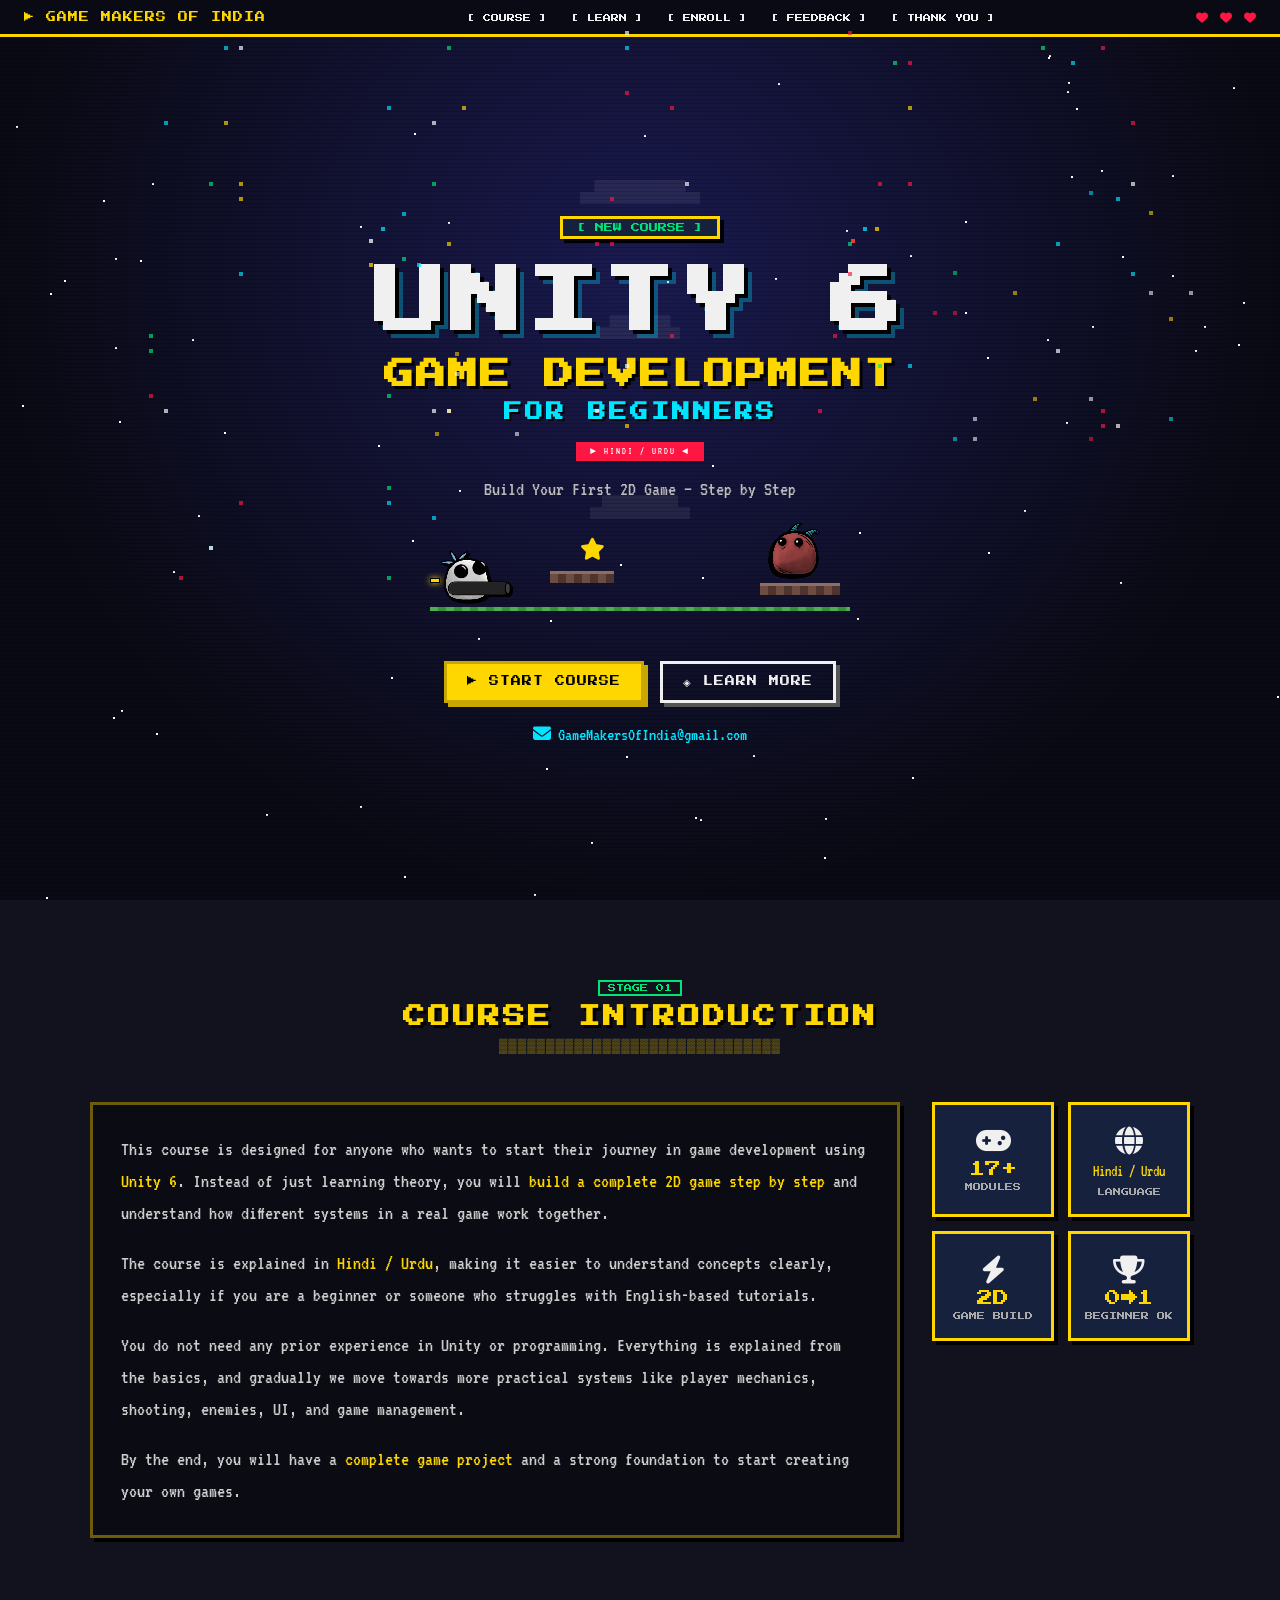
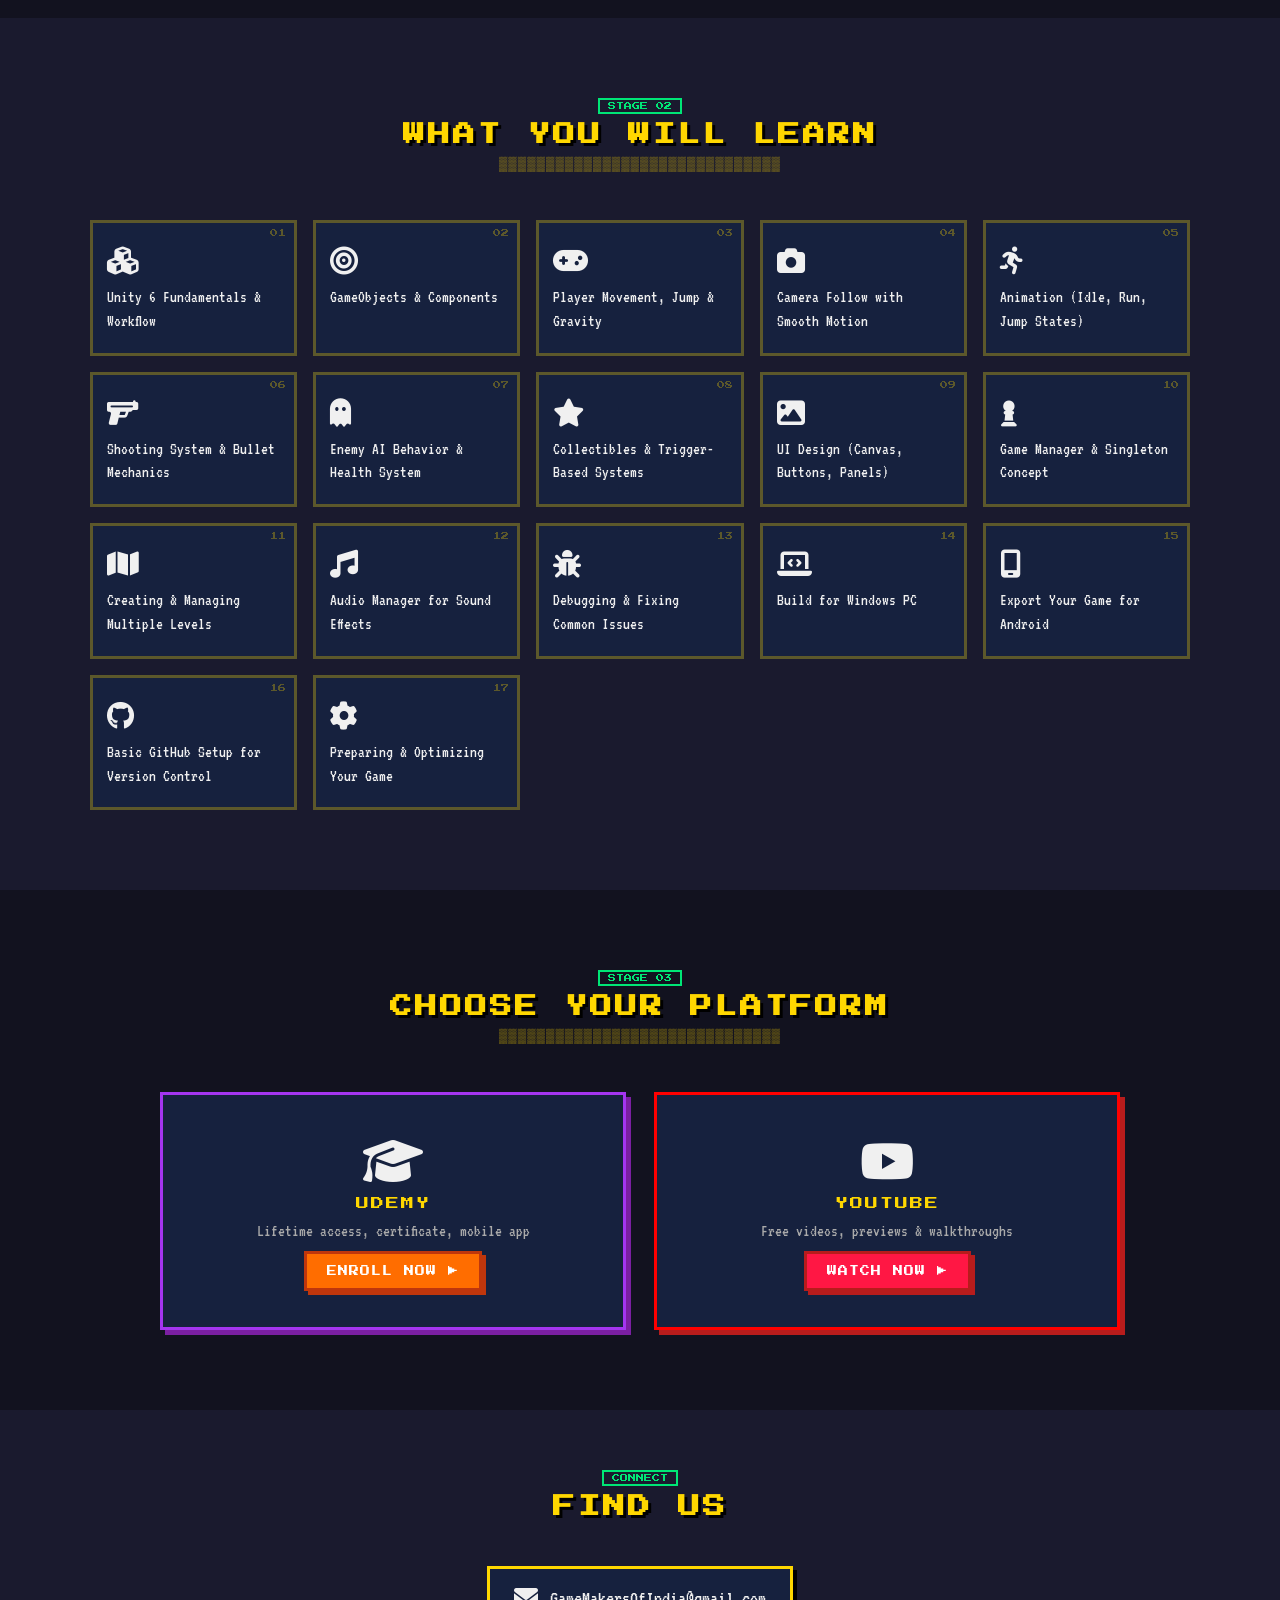
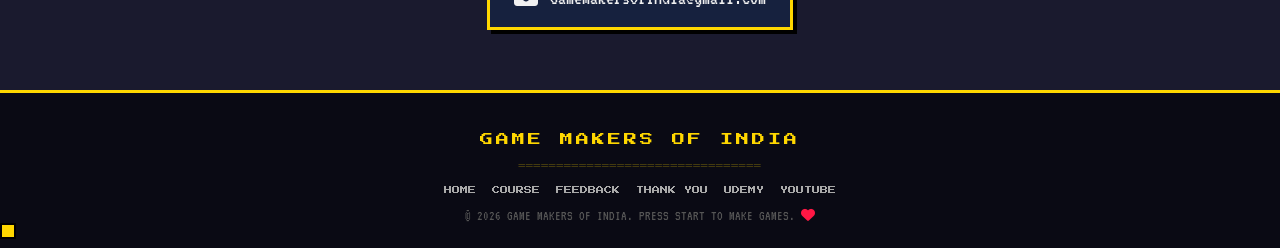
==== index.html @ 6cb867ba "." ====
<!DOCTYPE html>
<html lang="en">
<head>
  <meta charset="UTF-8" />
  <meta name="viewport" content="width=device-width, initial-scale=1.0"/>
  <title>Game Makers Of India – Unity 6 Course</title>
  <link rel="stylesheet" href="css/style.css" />
  <!-- Pixel / retro font from Google Fonts -->
  <link rel="preconnect" href="https://fonts.googleapis.com">
  <link rel="preconnect" href="https://fonts.gstatic.com" crossorigin>
  <link href="https://fonts.googleapis.com/css2?family=Press+Start+2P&family=VT323:wght@400&display=swap" rel="stylesheet">
  <!-- Font Awesome icons -->
  <link rel="stylesheet" href="https://cdnjs.cloudflare.com/ajax/libs/font-awesome/6.5.1/css/all.min.css">
</head>
<body>

  <!-- ==========================================
       CUSTOM PIXEL CURSOR
  ========================================== -->
  <canvas id="cursorCanvas" style="position:fixed;top:0;left:0;pointer-events:none;z-index:9999;"></canvas>

  <!-- ==========================================
       NAV BAR
  ========================================== -->
  <nav class="pixel-nav">
    <div class="nav-logo">
      <span class="pixel-blink">&#9654;</span> GAME MAKERS OF INDIA
    </div>
    <ul class="nav-links">
      <li><a href="#course">[ COURSE ]</a></li>
      <li><a href="#learn">[ LEARN ]</a></li>
      <li><a href="#platforms">[ ENROLL ]</a></li>
      <li><a href="pages/feedback.html">[ FEEDBACK ]</a></li>
      <li><a href="pages/thankyou.html">[ THANK YOU ]</a></li>
    </ul>
    <div class="nav-lives">
      <i class="fa-solid fa-heart"></i>
      <i class="fa-solid fa-heart"></i>
      <i class="fa-solid fa-heart"></i>
    </div>
  </nav>

  <!-- ==========================================
       HERO SECTION
  ========================================== -->
  <section class="hero">
    <div class="scanlines"></div>

    <!-- Pixel stars background -->
    <div class="stars" id="stars"></div>

    <!-- Floating pixel clouds -->
    <div class="cloud cloud1"></div>
    <div class="cloud cloud2"></div>
    <div class="cloud cloud3"></div>

    <div class="hero-content">
      <div class="hero-badge pixel-box">[ NEW COURSE ]</div>
      <h1 class="hero-title">
        <span class="title-line1">UNITY 6</span>
        <span class="title-line2">GAME DEVELOPMENT</span>
        <span class="title-line3">for beginners</span>
      </h1>
      <p class="hero-lang pixel-tag">&#9658; HINDI / URDU &#9668;</p>
      <p class="hero-sub">Build Your First 2D Game — Step by Step</p>

      <!-- Pixel character sprite animation -->
      <div class="hero-sprite-area">
        <!-- Player character (white robot with gun) -->
        <div class="sprite-char" id="heroChar">
          <img src="images/player.png" alt="Player" class="sprite-img player-sprite" />
        </div>
        <!-- Enemy character (red blob) -->
        <div class="sprite-char enemy-char" id="enemyChar">
          <img src="images/enemy.png" alt="Enemy" class="sprite-img enemy-sprite" />
        </div>
        <div class="ground-line"></div>
        <div class="platform p1"></div>
        <div class="platform p2"></div>
        <div class="coin-anim"><i class="fa-solid fa-star"></i></div>
        <!-- Bullet fired from player -->
        <div class="bullet-anim" id="bulletAnim"></div>
      </div>

      <div class="hero-cta">
        <a href="#platforms" class="pixel-btn btn-yellow">&#9654; START COURSE</a>
        <a href="#course" class="pixel-btn btn-white">&#9672; LEARN MORE</a>
      </div>

      <div class="hero-email">
        <i class="fa-solid fa-envelope"></i>
        <a href="mailto:gamemakersofindia@gmail.com">GameMakersOfIndia@gmail.com</a>
      </div>
    </div>
  </section>

  <!-- ==========================================
       COURSE INTRO SECTION
  ========================================== -->
  <section class="section-dark" id="course">
    <div class="section-header">
      <span class="pixel-tag-sm">STAGE 01</span>
      <h2 class="section-title">COURSE INTRODUCTION</h2>
      <div class="pixel-divider">&#9619;&#9619;&#9619;&#9619;&#9619;&#9619;&#9619;&#9619;&#9619;&#9619;&#9619;&#9619;&#9619;&#9619;&#9619;&#9619;&#9619;&#9619;&#9619;&#9619;&#9619;&#9619;&#9619;&#9619;&#9619;&#9619;&#9619;&#9619;&#9619;&#9619;</div>
    </div>

    <div class="intro-grid">
      <div class="intro-text pixel-box-dark">
        <p class="vt-text">
          This course is designed for anyone who wants to start their journey in
          game development using <span class="highlight">Unity 6</span>. Instead of
          just learning theory, you will <span class="highlight">build a complete 2D
          game step by step</span> and understand how different systems in a real
          game work together.
        </p>
        <p class="vt-text">
          The course is explained in <span class="highlight">Hindi / Urdu</span>,
          making it easier to understand concepts clearly, especially if you are a
          beginner or someone who struggles with English-based tutorials.
        </p>
        <p class="vt-text">
          You do not need any prior experience in Unity or programming. Everything
          is explained from the basics, and gradually we move towards more practical
          systems like player mechanics, shooting, enemies, UI, and game management.
        </p>
        <p class="vt-text">
          By the end, you will have a <span class="highlight">complete game project</span>
          and a strong foundation to start creating your own games.
        </p>
      </div>

      <div class="intro-stats">
        <div class="stat-card pixel-box">
          <div class="stat-icon"><i class="fa-solid fa-gamepad"></i></div>
          <div class="stat-num">17+</div>
          <div class="stat-label">MODULES</div>
        </div>
        <div class="stat-card pixel-box">
          <div class="stat-icon"><i class="fa-solid fa-globe"></i></div>
          <div class="stat-num lang-full">Hindi / Urdu</div>
          <div class="stat-label">LANGUAGE</div>
        </div>
        <div class="stat-card pixel-box">
          <div class="stat-icon"><i class="fa-solid fa-bolt"></i></div>
          <div class="stat-num">2D</div>
          <div class="stat-label">GAME BUILD</div>
        </div>
        <div class="stat-card pixel-box">
          <div class="stat-icon"><i class="fa-solid fa-trophy"></i></div>
          <div class="stat-num">0&#8594;1</div>
          <div class="stat-label">BEGINNER OK</div>
        </div>
      </div>
    </div>
  </section>

  <!-- ==========================================
       WHAT YOU WILL LEARN
  ========================================== -->
  <section class="section-mid" id="learn">
    <div class="section-header">
      <span class="pixel-tag-sm">STAGE 02</span>
      <h2 class="section-title">WHAT YOU WILL LEARN</h2>
      <div class="pixel-divider">&#9619;&#9619;&#9619;&#9619;&#9619;&#9619;&#9619;&#9619;&#9619;&#9619;&#9619;&#9619;&#9619;&#9619;&#9619;&#9619;&#9619;&#9619;&#9619;&#9619;&#9619;&#9619;&#9619;&#9619;&#9619;&#9619;&#9619;&#9619;&#9619;&#9619;</div>
    </div>

    <div class="learn-grid">
      <div class="learn-card" data-item="01">
        <div class="card-icon"><i class="fa-solid fa-cubes"></i></div>
        <div class="card-title">Unity 6 Fundamentals &amp; Workflow</div>
      </div>
      <div class="learn-card" data-item="02">
        <div class="card-icon"><i class="fa-solid fa-bullseye"></i></div>
        <div class="card-title">GameObjects &amp; Components</div>
      </div>
      <div class="learn-card" data-item="03">
        <div class="card-icon"><i class="fa-solid fa-gamepad"></i></div>
        <div class="card-title">Player Movement, Jump &amp; Gravity</div>
      </div>
      <div class="learn-card" data-item="04">
        <div class="card-icon"><i class="fa-solid fa-camera"></i></div>
        <div class="card-title">Camera Follow with Smooth Motion</div>
      </div>
      <div class="learn-card" data-item="05">
        <div class="card-icon"><i class="fa-solid fa-person-running"></i></div>
        <div class="card-title">Animation (Idle, Run, Jump States)</div>
      </div>
      <div class="learn-card" data-item="06">
        <div class="card-icon"><i class="fa-solid fa-gun"></i></div>
        <div class="card-title">Shooting System &amp; Bullet Mechanics</div>
      </div>
      <div class="learn-card" data-item="07">
        <div class="card-icon"><i class="fa-solid fa-ghost"></i></div>
        <div class="card-title">Enemy AI Behavior &amp; Health System</div>
      </div>
      <div class="learn-card" data-item="08">
        <div class="card-icon"><i class="fa-solid fa-star"></i></div>
        <div class="card-title">Collectibles &amp; Trigger-Based Systems</div>
      </div>
      <div class="learn-card" data-item="09">
        <div class="card-icon"><i class="fa-solid fa-image"></i></div>
        <div class="card-title">UI Design (Canvas, Buttons, Panels)</div>
      </div>
      <div class="learn-card" data-item="10">
        <div class="card-icon"><i class="fa-solid fa-chess-pawn"></i></div>
        <div class="card-title">Game Manager &amp; Singleton Concept</div>
      </div>
      <div class="learn-card" data-item="11">
        <div class="card-icon"><i class="fa-solid fa-map"></i></div>
        <div class="card-title">Creating &amp; Managing Multiple Levels</div>
      </div>
      <div class="learn-card" data-item="12">
        <div class="card-icon"><i class="fa-solid fa-music"></i></div>
        <div class="card-title">Audio Manager for Sound Effects</div>
      </div>
      <div class="learn-card" data-item="13">
        <div class="card-icon"><i class="fa-solid fa-bug"></i></div>
        <div class="card-title">Debugging &amp; Fixing Common Issues</div>
      </div>
      <div class="learn-card" data-item="14">
        <div class="card-icon"><i class="fa-solid fa-laptop-code"></i></div>
        <div class="card-title">Build for Windows PC</div>
      </div>
      <div class="learn-card" data-item="15">
        <div class="card-icon"><i class="fa-solid fa-mobile-screen"></i></div>
        <div class="card-title">Export Your Game for Android</div>
      </div>
      <div class="learn-card" data-item="16">
        <div class="card-icon"><i class="fa-brands fa-github"></i></div>
        <div class="card-title">Basic GitHub Setup for Version Control</div>
      </div>
      <div class="learn-card" data-item="17">
        <div class="card-icon"><i class="fa-solid fa-gear"></i></div>
        <div class="card-title">Preparing &amp; Optimizing Your Game</div>
      </div>
    </div>
  </section>

  <!-- ==========================================
       PLATFORMS / ENROLL
  ========================================== -->
  <section class="section-dark" id="platforms">
    <div class="section-header">
      <span class="pixel-tag-sm">STAGE 03</span>
      <h2 class="section-title">CHOOSE YOUR PLATFORM</h2>
      <div class="pixel-divider">&#9619;&#9619;&#9619;&#9619;&#9619;&#9619;&#9619;&#9619;&#9619;&#9619;&#9619;&#9619;&#9619;&#9619;&#9619;&#9619;&#9619;&#9619;&#9619;&#9619;&#9619;&#9619;&#9619;&#9619;&#9619;&#9619;&#9619;&#9619;&#9619;&#9619;</div>
    </div>

    <div class="platform-grid">
      <a href="https://www.udemy.com/course/unity-6-game-development-full-course-in-hindi-urdu/?referralCode=447D1B73BFA11FF35E85" class="platform-card udemy" title="Enroll on Udemy" target="_blank" rel="noopener">
        <div class="platform-icon"><i class="fa-solid fa-graduation-cap"></i></div>
        <div class="platform-name">UDEMY</div>
        <div class="platform-desc">Lifetime access, certificate, mobile app</div>
        <div class="platform-cta pixel-btn btn-orange">ENROLL NOW &#9654;</div>
      </a>

      <a href="https://www.youtube.com/@GameMakersOfIndia" class="platform-card youtube" title="Watch on YouTube" target="_blank" rel="noopener">
        <div class="platform-icon"><i class="fa-brands fa-youtube"></i></div>
        <div class="platform-name">YOUTUBE</div>
        <div class="platform-desc">Free videos, previews &amp; walkthroughs</div>
        <div class="platform-cta pixel-btn btn-red">WATCH NOW &#9654;</div>
      </a>
    </div>
  </section>

  <!-- ==========================================
       CONTACT SECTION
  ========================================== -->
  <section class="section-mid contact-section">
    <div class="section-header">
      <span class="pixel-tag-sm">CONNECT</span>
      <h2 class="section-title">FIND US</h2>
    </div>
    <div class="contact-row">
      <div class="contact-item pixel-box">
        <span class="c-icon"><i class="fa-solid fa-envelope"></i></span>
        <a href="mailto:gamemakersofindia@gmail.com">GameMakersOfIndia@gmail.com</a>
      </div>
    </div>
  </section>

  <!-- ==========================================
       PIXEL FOOTER
  ========================================== -->
  <footer class="pixel-footer">
    <div class="footer-inner">
      <div class="footer-logo">GAME MAKERS OF INDIA</div>
      <div class="pixel-divider sm">&#9552;&#9552;&#9552;&#9552;&#9552;&#9552;&#9552;&#9552;&#9552;&#9552;&#9552;&#9552;&#9552;&#9552;&#9552;&#9552;&#9552;&#9552;&#9552;&#9552;&#9552;&#9552;&#9552;&#9552;&#9552;&#9552;&#9552;&#9552;&#9552;&#9552;&#9552;&#9552;</div>
      <div class="footer-links">
        <a href="index.html">HOME</a>
        <a href="#course">COURSE</a>
        <a href="pages/feedback.html">FEEDBACK</a>
        <a href="pages/thankyou.html">THANK YOU</a>
        <a href="https://www.udemy.com/course/unity-6-game-development-full-course-in-hindi-urdu/?referralCode=447D1B73BFA11FF35E85" target="_blank" rel="noopener">UDEMY</a>
        <a href="https://www.youtube.com/@GameMakersOfIndia" target="_blank" rel="noopener">YOUTUBE</a>
      </div>
      <p class="footer-copy">&#169; 2026 GAME MAKERS OF INDIA. PRESS START TO MAKE GAMES. <i class="fa-solid fa-heart" style="color:var(--red);"></i></p>
    </div>
    <!-- Pixel walking character at footer -->
    <div class="footer-walker">
      <div class="walker-sprite"></div>
    </div>
  </footer>

  <script src="js/main.js"></script>
</body>
</html>
---- css/style.css ----
/* ============================================================
   GAME MAKERS OF INDIA — PIXEL GAME WEBSITE
   Style Sheet — style.css
   ============================================================ */

/* ── CSS VARIABLES ───────────────────────────────────────── */
:root {
  --bg-darkest:  #0a0a14;
  --bg-dark:     #12121f;
  --bg-mid:      #1a1a2e;
  --bg-panel:    #16213e;

  --yellow:      #ffd700;
  --yellow-dim:  #c8a800;
  --green:       #00e676;
  --green-dim:   #00b85a;
  --orange:      #ff6d00;
  --red:         #ff1744;
  --cyan:        #00e5ff;
  --white:       #f0f0f0;
  --grey:        #888;

  --px-border:   3px solid var(--yellow);
  --px-shadow:   6px 6px 0 #000;

  --font-pixel:  'Press Start 2P', monospace;
  --font-vt:     'VT323', monospace;
}

/* ── RESET & BASE ────────────────────────────────────────── */
*, *::before, *::after { box-sizing: border-box; margin: 0; padding: 0; }

html { scroll-behavior: smooth; }

body {
  font-family: var(--font-pixel);
  background-color: var(--bg-darkest);
  color: var(--white);
  /* hide default cursor everywhere so canvas cursor takes over */
  cursor: none;
  overflow-x: hidden;
}

a { color: inherit; text-decoration: none; }

/* ── SCROLLBAR (pixel style) ─────────────────────────────── */
::-webkit-scrollbar { width: 10px; }
::-webkit-scrollbar-track { background: var(--bg-darkest); }
::-webkit-scrollbar-thumb {
  background: var(--yellow);
  border: 2px solid var(--bg-darkest);
  image-rendering: pixelated;
}

/* ── NAV ─────────────────────────────────────────────────── */
.pixel-nav {
  position: fixed;
  top: 0; left: 0; right: 0;
  z-index: 100;
  display: flex;
  align-items: center;
  justify-content: space-between;
  padding: 10px 24px;
  background: var(--bg-darkest);
  border-bottom: 3px solid var(--yellow);
  font-size: 9px;
  gap: 12px;
}

.nav-logo {
  color: var(--yellow);
  font-size: 10px;
  white-space: nowrap;
  letter-spacing: 1px;
}

.pixel-blink { animation: blink 1s step-end infinite; }
@keyframes blink { 0%,100%{opacity:1} 50%{opacity:0} }

.nav-links {
  list-style: none;
  display: flex;
  gap: 8px;
  flex-wrap: wrap;
  justify-content: center;
}

.nav-links a {
  color: var(--white);
  font-size: 8px;
  padding: 4px 6px;
  transition: color 0.1s, background 0.1s;
  border: 2px solid transparent;
}

.nav-links a:hover {
  color: var(--yellow);
  border-color: var(--yellow);
  background: rgba(255,215,0,0.08);
}

.nav-lives {
  color: var(--red);
  font-size: 12px;
  white-space: nowrap;
}

/* ── HERO ────────────────────────────────────────────────── */
.hero {
  position: relative;
  min-height: 100vh;
  display: flex;
  flex-direction: column;
  align-items: center;
  justify-content: center;
  overflow: hidden;
  background: radial-gradient(ellipse at 50% 30%, #1a1a4e 0%, var(--bg-darkest) 70%);
  padding: 100px 24px 40px;
}

/* CRT scanlines overlay */
.scanlines {
  position: absolute;
  inset: 0;
  background: repeating-linear-gradient(
    to bottom,
    transparent 0px,
    transparent 3px,
    rgba(0,0,0,0.18) 3px,
    rgba(0,0,0,0.18) 4px
  );
  pointer-events: none;
  z-index: 2;
}

/* ── PIXEL STARS ────── */
.stars { position: absolute; inset: 0; z-index: 0; }
.star {
  position: absolute;
  width: 2px; height: 2px;
  background: #fff;
  animation: twinkle var(--tw, 2s) var(--td, 0s) step-end infinite;
}
@keyframes twinkle { 0%,100%{opacity:1} 50%{opacity:0.1} }

/* ── CLOUDS (pixel) ─────── */
.cloud {
  position: absolute;
  height: 24px;
  background: rgba(255,255,255,0.07);
  border-radius: 0;
  clip-path: polygon(0 100%,0 50%,12% 50%,12% 0%,88% 0%,88% 50%,100% 50%,100% 100%);
  animation: cloudFloat linear infinite;
  image-rendering: pixelated;
}
.cloud1 { width:120px; top:20%; animation-duration:22s; animation-delay:-5s; }
.cloud2 { width:80px;  top:35%; animation-duration:28s; animation-delay:-12s; }
.cloud3 { width:100px; top:55%; animation-duration:18s; animation-delay:-3s; }
@keyframes cloudFloat {
  from { transform: translateX(-200px); }
  to   { transform: translateX(calc(100vw + 200px)); }
}

/* ── HERO CONTENT ────────────────────────────────────────── */
.hero-content {
  position: relative;
  z-index: 3;
  text-align: center;
  display: flex;
  flex-direction: column;
  align-items: center;
  gap: 18px;
}

.hero-badge {
  display: inline-block;
  padding: 4px 14px;
  font-size: 9px;
  color: var(--green);
  border-color: var(--green);
  animation: pulse-border 2s step-end infinite;
}
@keyframes pulse-border {
  0%,100%{box-shadow: 4px 4px 0 var(--green-dim);}
  50%{box-shadow: 4px 4px 0 transparent;}
}

.hero-title {
  display: flex;
  flex-direction: column;
  gap: 6px;
  line-height: 1.3;
}

.title-line1 {
  font-size: clamp(36px, 8vw, 72px);
  color: var(--white);
  text-shadow: 4px 4px 0 #000, 8px 8px 0 rgba(0,229,255,0.3);
  letter-spacing: 4px;
}

.title-line2 {
  font-size: clamp(16px, 4vw, 30px);
  color: var(--yellow);
  text-shadow: 3px 3px 0 #000;
  letter-spacing: 2px;
}

.title-line3 {
  font-size: clamp(10px, 2.5vw, 18px);
  color: var(--cyan);
  text-shadow: 2px 2px 0 #000;
  letter-spacing: 3px;
  text-transform: uppercase;
}

.hero-lang {
  font-family: var(--font-vt);
  font-size: 22px;
  color: var(--white);
  background: var(--red);
  padding: 4px 16px;
  letter-spacing: 2px;
}

.hero-sub {
  font-family: var(--font-vt);
  font-size: 20px;
  color: #bbb;
}

/* ── SPRITE AREA ─────────────────────────────────────────── */
.hero-sprite-area {
  position: relative;
  width: 420px;
  height: 110px;
  margin: 8px 0;
}

/* Image-based sprites */
.sprite-img {
  image-rendering: pixelated;
  image-rendering: crisp-edges;
  display: block;
}

.sprite-char {
  position: absolute;
  bottom: 28px;
}

/* Player: left side, bobbing */
#heroChar {
  left: 10px;
  animation: charBob 0.5s steps(2) infinite;
}
.player-sprite {
  width: 72px;
  height: auto;
  filter: drop-shadow(2px 2px 0 #000);
}

/* Enemy: right side, hovering */
.enemy-char {
  right: -30px;
  bottom: 10px;
  animation: enemyHover 1.2s ease-in-out infinite;
}
.enemy-sprite {
  width: 180px;
  height: auto;
  filter: drop-shadow(2px 2px 0 #000);
  /* flip horizontally so enemy faces left (toward player) */
  transform: scaleX(-1);
}

@keyframes charBob {
  0%,100%{ transform: translateY(0); }
  50%    { transform: translateY(-5px); }
}
@keyframes enemyHover {
  0%,100%{ transform: scaleX(-1) translateY(0) rotate(-3deg); }
  50%    { transform: scaleX(-1) translateY(-8px) rotate(3deg); }
}

/* Bullet fired from player toward enemy */
.bullet-anim {
  position: absolute;
  bottom: 52px;
  width: 10px;
  height: 5px;
  background: var(--yellow);
  border: 1px solid #000;
  box-shadow: 0 0 6px var(--yellow);
  animation: bulletFly 1.4s steps(8) infinite;
  image-rendering: pixelated;
}
@keyframes bulletFly {
  0%  { left: 86px;  opacity: 1; }
  70% { left: 330px; opacity: 1; }
  71% { left: 330px; opacity: 0; }
  100%{ left: 86px;  opacity: 0; }
}

.ground-line {
  position: absolute;
  bottom: 24px; left: 0; right: 0;
  height: 4px;
  background: repeating-linear-gradient(90deg, #4caf50 0 8px, #388e3c 8px 16px);
}

.platform {
  position: absolute;
  height: 12px;
  background: repeating-linear-gradient(90deg, #6d4c41 0 8px, #4e342e 8px 16px);
  border-top: 3px solid #8d6e63;
  bottom: 26px;
}
.p1 { width: 64px; left: 120px; bottom: 52px; }
.p2 { width: 80px; right: 10px; bottom: 40px; }

.coin-anim {
  position: absolute;
  top: 10px; left: 150px;
  color: var(--yellow);
  font-size: 22px;
  animation: coinSpin 1s steps(4) infinite, coinFloat 1.5s ease-in-out infinite;
}
@keyframes coinSpin { to { transform: rotateY(360deg); } }
@keyframes coinFloat {
  0%,100%{transform:translateY(0);}
  50%{transform:translateY(-8px);}
}

/* ── CTA BUTTONS ─────────────────────────────────────────── */
.hero-cta { display: flex; gap: 16px; flex-wrap: wrap; justify-content: center; }

.pixel-btn {
  display: inline-block;
  font-family: var(--font-pixel);
  font-size: 10px;
  padding: 12px 20px;
  border: 3px solid;
  cursor: none;
  transition: transform 0.05s, box-shadow 0.05s;
  image-rendering: pixelated;
  letter-spacing: 1px;
}
.pixel-btn:hover {
  transform: translate(-2px, -2px);
}
.pixel-btn:active {
  transform: translate(2px, 2px);
  box-shadow: none !important;
}

.btn-yellow {
  background: var(--yellow);
  color: #000;
  border-color: var(--yellow-dim);
  box-shadow: 4px 4px 0 var(--yellow-dim);
}
.btn-white {
  background: transparent;
  color: var(--white);
  border-color: var(--white);
  box-shadow: 4px 4px 0 #555;
}
.btn-orange {
  background: var(--orange);
  color: #fff;
  border-color: #bf360c;
  box-shadow: 4px 4px 0 #bf360c;
}
.btn-green {
  background: var(--green);
  color: #000;
  border-color: var(--green-dim);
  box-shadow: 4px 4px 0 var(--green-dim);
}
.btn-red {
  background: var(--red);
  color: #fff;
  border-color: #b71c1c;
  box-shadow: 4px 4px 0 #b71c1c;
}

/* ── LANGUAGE STAT LABEL ──────────────────────────────────── */
.lang-full {
  font-family: var(--font-vt);
  font-size: 20px;
  line-height: 1.3;
}

.hero-email {
  font-family: var(--font-vt);
  font-size: 18px;
  color: var(--cyan);
  margin-top: 4px;
}
.hero-email a:hover { text-decoration: underline; }

/* ── HUD ─────────────────────────────────────────────────── */
.hud {
  position: absolute;
  bottom: 16px; left: 50%;
  transform: translateX(-50%);
  z-index: 3;
  display: flex;
  gap: 32px;
  font-size: 9px;
  color: var(--yellow);
  background: rgba(0,0,0,0.5);
  padding: 6px 20px;
  border: 2px solid rgba(255,215,0,0.3);
}
.coin-count { color: var(--yellow); }

/* ── SECTIONS ────────────────────────────────────────────── */
.section-dark, .section-mid {
  padding: 80px 24px;
  position: relative;
}
.section-dark { background: var(--bg-dark); }
.section-mid  { background: var(--bg-mid); }

.section-header {
  text-align: center;
  margin-bottom: 48px;
  display: flex;
  flex-direction: column;
  align-items: center;
  gap: 10px;
}

.section-title {
  font-size: clamp(14px, 3vw, 22px);
  color: var(--yellow);
  text-shadow: 3px 3px 0 #000;
  letter-spacing: 3px;
}

.pixel-divider {
  color: rgba(255,215,0,0.3);
  font-family: var(--font-vt);
  font-size: 14px;
  letter-spacing: 1px;
}
.pixel-divider.sm { font-size: 11px; }

.pixel-tag-sm {
  font-size: 8px;
  color: var(--green);
  border: 2px solid var(--green);
  padding: 2px 8px;
}

/* ── PIXEL BOX (reusable) ─────────────────────────────────── */
.pixel-box {
  border: 3px solid var(--yellow);
  box-shadow: 4px 4px 0 #000;
  background: var(--bg-panel);
}
.pixel-box-dark {
  border: 3px solid rgba(255,215,0,0.4);
  box-shadow: 4px 4px 0 #000;
  background: rgba(0,0,0,0.4);
}

/* ── HIGHLIGHT ───────────────────────────────────────────── */
.highlight { color: var(--yellow); }

/* ── COURSE INTRO GRID ───────────────────────────────────── */
.intro-grid {
  display: grid;
  grid-template-columns: 1fr auto;
  gap: 32px;
  max-width: 1100px;
  margin: 0 auto;
  align-items: start;
}
@media(max-width:768px){ .intro-grid { grid-template-columns: 1fr; } }

.intro-text {
  padding: 28px;
  display: flex;
  flex-direction: column;
  gap: 18px;
}

.vt-text {
  font-family: var(--font-vt);
  font-size: 20px;
  line-height: 1.6;
  color: #ccc;
}

.intro-stats {
  display: grid;
  grid-template-columns: 1fr 1fr;
  gap: 14px;
}

.stat-card {
  padding: 18px 14px;
  text-align: center;
  display: flex;
  flex-direction: column;
  align-items: center;
  gap: 6px;
  min-width: 110px;
  transition: transform 0.1s;
}
.stat-card:hover { transform: translate(-2px,-2px); }

.stat-icon { font-size: 28px; }
.stat-num  { font-size: 16px; color: var(--yellow); }
.stat-label{ font-size: 8px;  color: #aaa; }

/* ── LEARN GRID ──────────────────────────────────────────── */
.learn-grid {
  display: grid;
  grid-template-columns: repeat(auto-fill, minmax(200px, 1fr));
  gap: 16px;
  max-width: 1100px;
  margin: 0 auto;
}

.learn-card {
  background: var(--bg-panel);
  border: 3px solid rgba(255,215,0,0.3);
  padding: 20px 14px;
  display: flex;
  flex-direction: column;
  align-items: flex-start;
  gap: 10px;
  position: relative;
  transition: border-color 0.15s, transform 0.1s, box-shadow 0.1s;
  cursor: none;
}
.learn-card::before {
  content: attr(data-item);
  position: absolute;
  top: 6px; right: 8px;
  font-size: 8px;
  color: rgba(255,215,0,0.3);
}
.learn-card:hover {
  border-color: var(--yellow);
  transform: translate(-3px,-3px);
  box-shadow: 5px 5px 0 var(--yellow-dim);
}

.card-icon { font-size: 28px; }
.card-title {
  font-family: var(--font-vt);
  font-size: 17px;
  color: var(--white);
  line-height: 1.4;
}

/* ── PLATFORM GRID ───────────────────────────────────────── */
.platform-grid {
  display: grid;
  grid-template-columns: repeat(auto-fit, minmax(240px, 1fr));
  gap: 28px;
  max-width: 960px;
  margin: 0 auto;
}

.platform-card {
  display: flex;
  flex-direction: column;
  align-items: center;
  gap: 12px;
  padding: 36px 24px;
  border: 3px solid;
  text-align: center;
  transition: transform 0.1s, box-shadow 0.1s;
  background: var(--bg-panel);
  cursor: none;
}
.platform-card:hover {
  transform: translate(-4px,-4px);
}

.udemy   { border-color: #a435f0; box-shadow: 5px 5px 0 #7b1fa2; }
.youtube { border-color: #ff0000; box-shadow: 5px 5px 0 #b71c1c; }

.platform-icon { font-size: 48px; }
.platform-name {
  font-size: 13px;
  color: var(--yellow);
  letter-spacing: 2px;
}
.platform-desc {
  font-family: var(--font-vt);
  font-size: 17px;
  color: #aaa;
}

/* ── CONTACT ─────────────────────────────────────────────── */
.contact-section { padding: 60px 24px; }
.contact-row {
  display: flex;
  gap: 24px;
  justify-content: center;
  flex-wrap: wrap;
}
.contact-item {
  display: flex;
  align-items: center;
  gap: 12px;
  padding: 16px 24px;
  font-family: var(--font-vt);
  font-size: 20px;
}
.contact-item a:hover { color: var(--yellow); }
.c-icon { font-size: 24px; }

/* ── FOOTER ──────────────────────────────────────────────── */
.pixel-footer {
  background: var(--bg-darkest);
  border-top: 3px solid var(--yellow);
  padding: 40px 24px 24px;
  position: relative;
  overflow: hidden;
}
.footer-inner {
  display: flex;
  flex-direction: column;
  align-items: center;
  gap: 14px;
  text-align: center;
}
.footer-logo {
  font-size: 13px;
  color: var(--yellow);
  letter-spacing: 3px;
}
.footer-links {
  display: flex;
  gap: 16px;
  flex-wrap: wrap;
  justify-content: center;
  font-size: 8px;
}
.footer-links a { color: #aaa; }
.footer-links a:hover { color: var(--yellow); }
.footer-copy {
  font-family: var(--font-vt);
  font-size: 14px;
  color: #555;
}

/* Footer walking character */
.footer-walker {
  position: absolute;
  bottom: 8px; left: 0;
  animation: footerWalk 8s linear infinite;
}
.walker-sprite {
  width: 16px; height: 16px;
  background: var(--yellow);
  border: 2px solid #000;
  animation: walkerBob 0.3s steps(2) infinite;
}
@keyframes footerWalk {
  from { transform: translateX(-30px); }
  to   { transform: translateX(100vw); }
}
@keyframes walkerBob {
  0%,100%{ clip-path: polygon(0 0,100% 0,100% 80%,0 80%); }
  50%    { clip-path: polygon(0 20%,100% 20%,100% 100%,0 100%); }
}

/* ── PIXEL TAG (hero) ─────────────────────────────────────── */
.pixel-tag {
  background: var(--red);
  color: #fff;
  padding: 4px 14px;
  font-size: 10px;
}

/* ── SHARED PAGE STYLES ──────────────────────────────────── */
.page-hero {
  min-height: 30vh;
  display: flex;
  flex-direction: column;
  align-items: center;
  justify-content: center;
  background: radial-gradient(ellipse at center, #1a1a4e 0%, var(--bg-darkest) 70%);
  padding: 120px 24px 60px;
  text-align: center;
  gap: 16px;
  border-bottom: 3px solid var(--yellow);
}
.page-hero h1 {
  font-size: clamp(16px, 4vw, 28px);
  color: var(--yellow);
  text-shadow: 3px 3px 0 #000;
}
.page-hero p {
  font-family: var(--font-vt);
  font-size: 20px;
  color: #aaa;
}
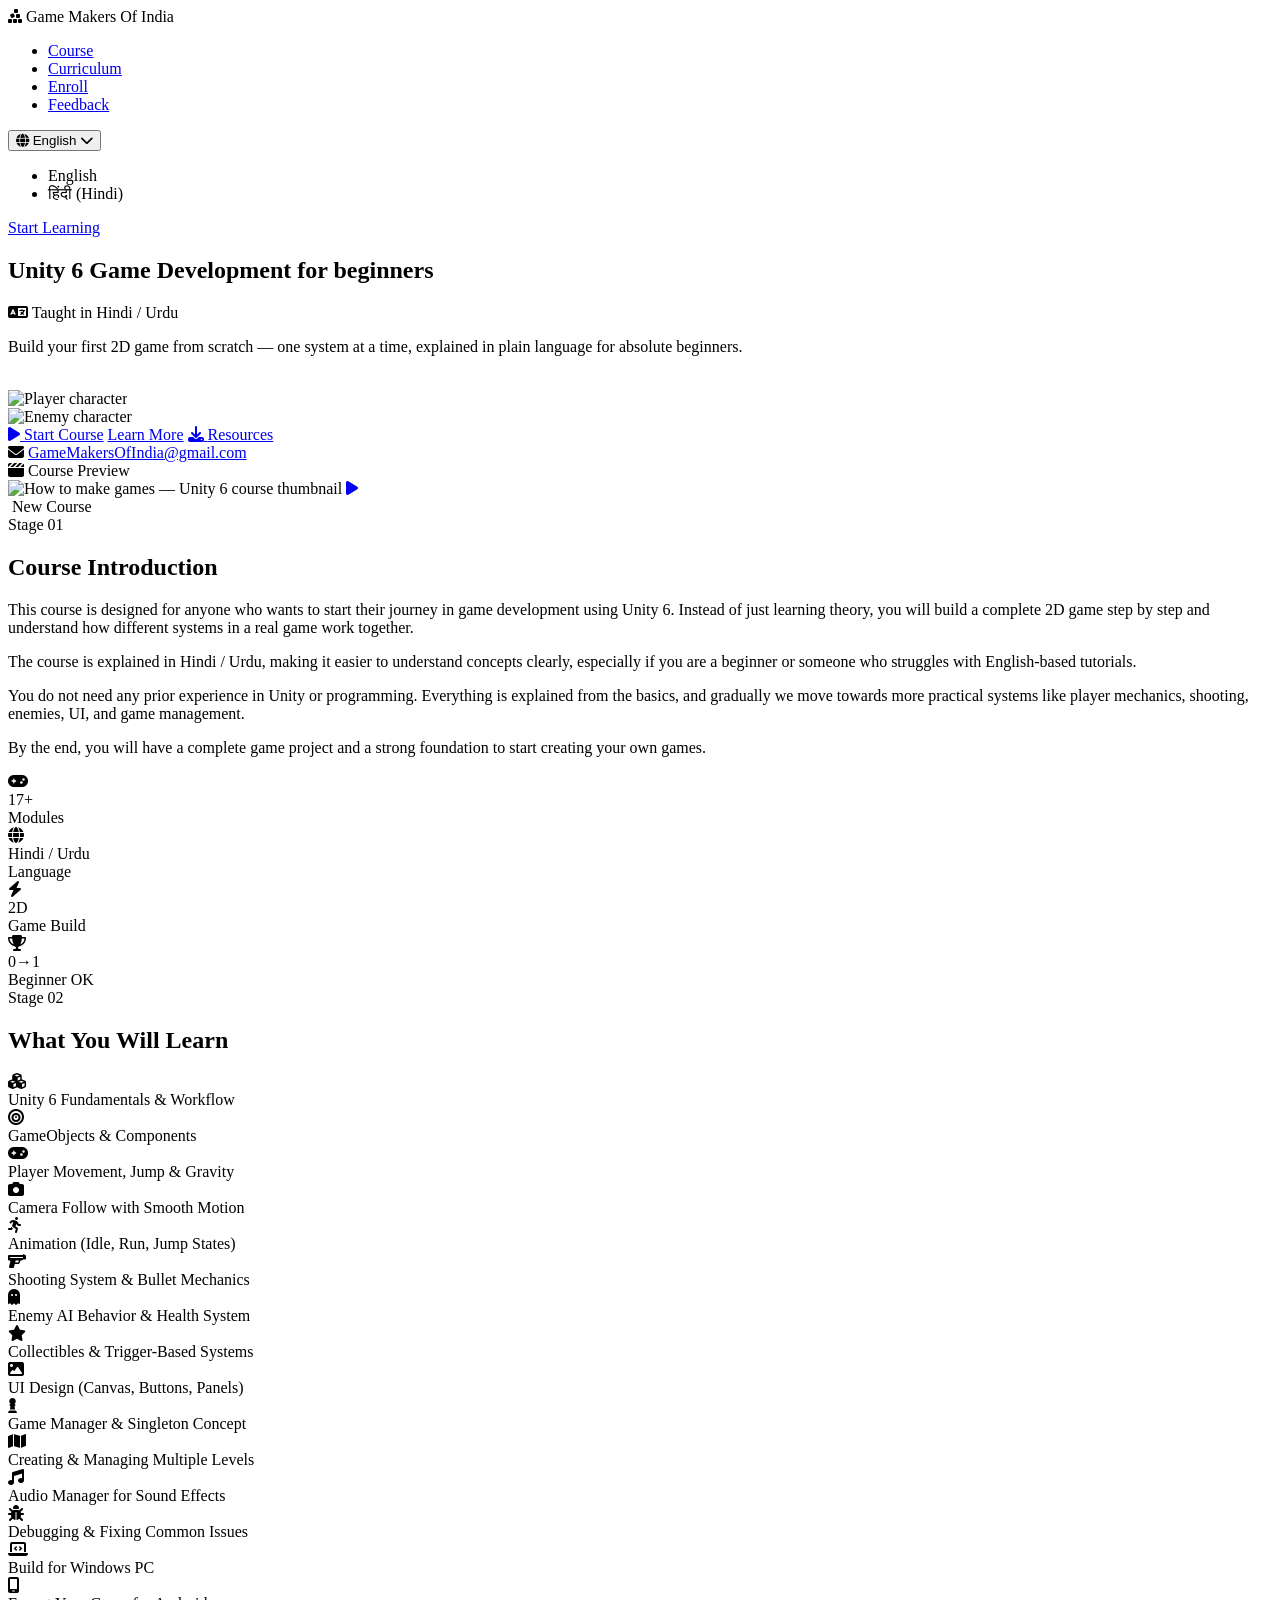
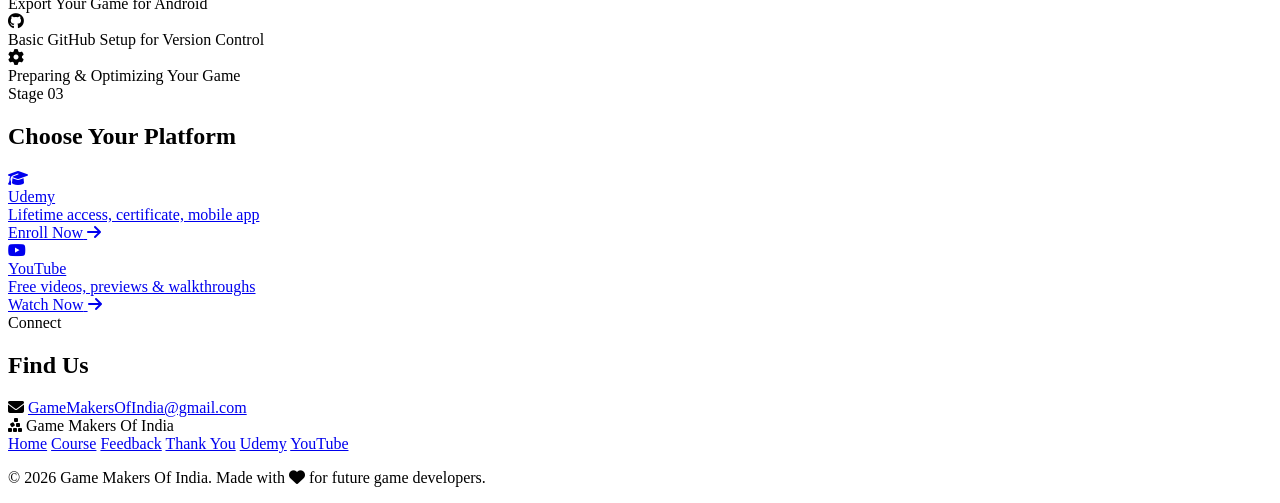
==== commit 6d9aae69: "Add files via upload" ====
--- a/index.html
+++ b/index.html
@@ -1,42 +1,48 @@
 <!DOCTYPE html>
-<html lang="en">
-<head>
-  <meta charset="UTF-8" />
-  <meta name="viewport" content="width=device-width, initial-scale=1.0"/>
+<!-- saved from url=(0071)https://agent-6a63fe0d3416d2f12b5ae49-%2Dgamemakersofindia.netlify.app/ -->
+<html lang="en"><head><meta http-equiv="Content-Type" content="text/html; charset=UTF-8"><style>body {transition: opacity ease-in 0.2s; } 
+body[unresolved] {opacity: 0; display: block; overflow: hidden; position: relative; } 
+</style>
+  
+  <meta name="viewport" content="width=device-width, initial-scale=1.0">
   <title>Game Makers Of India – Unity 6 Course</title>
-  <link rel="stylesheet" href="css/style.css" />
-  <!-- Pixel / retro font from Google Fonts -->
-  <link rel="preconnect" href="https://fonts.googleapis.com">
-  <link rel="preconnect" href="https://fonts.gstatic.com" crossorigin>
-  <link href="https://fonts.googleapis.com/css2?family=Press+Start+2P&family=VT323:wght@400&display=swap" rel="stylesheet">
-  <!-- Font Awesome icons -->
-  <link rel="stylesheet" href="https://cdnjs.cloudflare.com/ajax/libs/font-awesome/6.5.1/css/all.min.css">
+  <link rel="stylesheet" href="./Game Makers Of India – Unity 6 Course_files/style.css">
+  <!-- Display + body fonts -->
+  <link rel="preconnect" href="https://fonts.googleapis.com/">
+  <link rel="preconnect" href="https://fonts.gstatic.com/" crossorigin="">
+  <link href="./Game Makers Of India – Unity 6 Course_files/css2" rel="stylesheet">
+  <!-- Hindi (Devanagari) font support -->
+  <link href="https://fonts.googleapis.com/css2?family=Noto+Sans+Devanagari:wght@500;600;700;800&amp;display=swap" rel="stylesheet">
+  <!-- Font Awesome icons (loaded from CDN so the icon glyphs always render) -->
+  <link rel="stylesheet" href="https://cdnjs.cloudflare.com/ajax/libs/font-awesome/6.5.2/css/all.min.css">
 </head>
 <body>
 
   <!-- ==========================================
-       CUSTOM PIXEL CURSOR
-  ========================================== -->
-  <canvas id="cursorCanvas" style="position:fixed;top:0;left:0;pointer-events:none;z-index:9999;"></canvas>
-
-  <!-- ==========================================
        NAV BAR
   ========================================== -->
-  <nav class="pixel-nav">
-    <div class="nav-logo">
-      <span class="pixel-blink">&#9654;</span> GAME MAKERS OF INDIA
-    </div>
+  <nav class="site-nav">
+    <div class="nav-logo"><span class="logo-mark"><i class="fa-solid fa-cubes-stacked"></i></span> Game Makers Of India</div>
     <ul class="nav-links">
-      <li><a href="#course">[ COURSE ]</a></li>
-      <li><a href="#learn">[ LEARN ]</a></li>
-      <li><a href="#platforms">[ ENROLL ]</a></li>
-      <li><a href="pages/feedback.html">[ FEEDBACK ]</a></li>
-      <li><a href="pages/thankyou.html">[ THANK YOU ]</a></li>
+      <li><a href="https://agent-6a63fe0d3416d2f12b5ae49--gamemakersofindia.netlify.app/#course" data-i18n="navCourse">Course</a></li>
+      <li><a href="https://agent-6a63fe0d3416d2f12b5ae49--gamemakersofindia.netlify.app/#learn" data-i18n="navCurriculum">Curriculum</a></li>
+      <li><a href="https://agent-6a63fe0d3416d2f12b5ae49--gamemakersofindia.netlify.app/#platforms" data-i18n="navEnroll">Enroll</a></li>
+      <li><a href="https://agent-6a63fe0d3416d2f12b5ae49--gamemakersofindia.netlify.app/pages/feedback" data-i18n="navFeedback">Feedback</a></li>
     </ul>
-    <div class="nav-lives">
-      <i class="fa-solid fa-heart"></i>
-      <i class="fa-solid fa-heart"></i>
-      <i class="fa-solid fa-heart"></i>
+
+    <div class="nav-right">
+      <div class="lang-switch" id="langSwitch">
+        <button type="button" class="lang-btn" id="langSwitchBtn" aria-haspopup="listbox" aria-expanded="false">
+          <i class="fa-solid fa-globe"></i>
+          <span id="langSwitchLabel">English</span>
+          <i class="fa-solid fa-chevron-down lang-caret"></i>
+        </button>
+        <ul class="lang-menu" id="langMenu" role="listbox">
+          <li role="option" data-lang="en" aria-selected="true">English</li>
+          <li role="option" data-lang="hi" aria-selected="false">हिंदी (Hindi)</li>
+        </ul>
+      </div>
+      <a href="https://agent-6a63fe0d3416d2f12b5ae49--gamemakersofindia.netlify.app/#platforms" class="nav-cta" data-i18n="navStart">Start Learning</a>
     </div>
   </nav>
 
@@ -44,111 +50,121 @@
        HERO SECTION
   ========================================== -->
   <section class="hero">
-    <div class="scanlines"></div>
-
-    <!-- Pixel stars background -->
-    <div class="stars" id="stars"></div>
-
-    <!-- Floating pixel clouds -->
-    <div class="cloud cloud1"></div>
-    <div class="cloud cloud2"></div>
-    <div class="cloud cloud3"></div>
-
-    <div class="hero-content">
-      <div class="hero-badge pixel-box">[ NEW COURSE ]</div>
-      <h1 class="hero-title">
-        <span class="title-line1">UNITY 6</span>
-        <span class="title-line2">GAME DEVELOPMENT</span>
-        <span class="title-line3">for beginners</span>
-      </h1>
-      <p class="hero-lang pixel-tag">&#9658; HINDI / URDU &#9668;</p>
-      <p class="hero-sub">Build Your First 2D Game — Step by Step</p>
-
-      <!-- Pixel character sprite animation -->
-      <div class="hero-sprite-area">
-        <!-- Player character (white robot with gun) -->
-        <div class="sprite-char" id="heroChar">
-          <img src="images/player.png" alt="Player" class="sprite-img player-sprite" />
-        </div>
-        <!-- Enemy character (red blob) -->
-        <div class="sprite-char enemy-char" id="enemyChar">
-          <img src="images/enemy.png" alt="Enemy" class="sprite-img enemy-sprite" />
-        </div>
-        <div class="ground-line"></div>
-        <div class="platform p1"></div>
-        <div class="platform p2"></div>
-        <div class="coin-anim"><i class="fa-solid fa-star"></i></div>
-        <!-- Bullet fired from player -->
-        <div class="bullet-anim" id="bulletAnim"></div>
-      </div>
-
-      <div class="hero-cta">
-        <a href="#platforms" class="pixel-btn btn-yellow">&#9654; START COURSE</a>
-        <a href="#course" class="pixel-btn btn-white">&#9672; LEARN MORE</a>
-      </div>
-
-      <div class="hero-email">
-        <i class="fa-solid fa-envelope"></i>
-        <a href="mailto:gamemakersofindia@gmail.com">GameMakersOfIndia@gmail.com</a>
-      </div>
+    <div class="grid-backdrop"></div>
+    <div class="glow-blob gb-1"></div>
+    <div class="glow-blob gb-2"></div>
+
+    <div class="hero-inner">
+
+      <div class="hero-content">
+        <h1 class="hero-title">
+          <span class="title-line1">Unity 6</span>
+          <span class="title-line2" data-i18n="heroLine2">Game Development</span>
+          <span class="title-line3" data-i18n="heroLine3">for beginners</span>
+        </h1>
+        <p class="hero-lang"><i class="fa-solid fa-language"></i> <span data-i18n="heroLang">Taught in Hindi / Urdu</span></p>
+        <p class="hero-sub" data-i18n="heroSub">Build your first 2D game from scratch — one system at a time, explained in plain language for absolute beginners.</p>
+
+        <!-- Character showcase -->
+        <div class="hero-showcase">
+          <img src="./Game Makers Of India – Unity 6 Course_files/platform-tree-1.png" alt="" class="showcase-tree tree-1" aria-hidden="true">
+          <img src="./Game Makers Of India – Unity 6 Course_files/platform-tree-2.png" alt="" class="showcase-tree tree-2" aria-hidden="true">
+          <img src="./Game Makers Of India – Unity 6 Course_files/platform-tree-3.png" alt="" class="showcase-tree tree-3" aria-hidden="true">
+          <div class="showcase-char" id="heroChar">
+            <img src="./Game Makers Of India – Unity 6 Course_files/player.png" alt="Player character" class="sprite-img player-sprite">
+            <span class="muzzle-flash"></span>
+            <span class="bullet"></span>
+          </div>
+          <div class="showcase-char enemy-char" id="enemyChar">
+            <img src="./Game Makers Of India – Unity 6 Course_files/enemy.png" alt="Enemy character" class="sprite-img enemy-sprite">
+            <span class="hit-flash"></span>
+          </div>
+        </div>
+
+        <div class="hero-cta">
+          <a href="https://agent-6a63fe0d3416d2f12b5ae49--gamemakersofindia.netlify.app/#platforms" class="btn btn-yellow"><i class="fa-solid fa-play"></i> <span data-i18n="heroCtaStart">Start Course</span></a>
+          <a href="https://agent-6a63fe0d3416d2f12b5ae49--gamemakersofindia.netlify.app/#course" class="btn btn-outline" data-i18n="heroCtaLearnMore">Learn More</a>
+          <a href="https://tinyurl.com/assetpack" target="_blank" rel="noopener" class="btn btn-outline"><i class="fa-solid fa-download"></i> <span data-i18n="heroCtaResources">Resources</span></a>
+        </div>
+
+        <div class="hero-email">
+          <i class="fa-solid fa-envelope"></i>
+          <a href="mailto:gamemakersofindia@gmail.com">GameMakersOfIndia@gmail.com</a>
+        </div>
+      </div>
+
+      <!-- Course thumbnail sits above the "New Course" badge -->
+      <div class="hero-media">
+        <div class="thumb-frame">
+          <span class="thumb-chip"><i class="fa-solid fa-clapperboard"></i> <span data-i18n="thumbChip">Course Preview</span></span>
+          <div class="thumb-media-box">
+            <img src="./Game Makers Of India – Unity 6 Course_files/course-thumbnail.png" alt="How to make games — Unity 6 course thumbnail">
+            <a href="https://youtu.be/r8K5RPaMz9o" target="_blank" rel="noopener" class="play-btn" id="playVideoBtn" aria-label="Watch course preview on YouTube">
+              <span class="play-btn-ring"></span>
+              <i class="fa-solid fa-play"></i>
+            </a>
+          </div>
+        </div>
+        <span class="hero-badge"><i class="fa-solid fa-sparkles"></i> <span data-i18n="heroBadge">New Course</span></span>
+      </div>
+
     </div>
   </section>
 
   <!-- ==========================================
        COURSE INTRO SECTION
   ========================================== -->
-  <section class="section-dark" id="course">
+  <section class="section" id="course">
     <div class="section-header">
-      <span class="pixel-tag-sm">STAGE 01</span>
-      <h2 class="section-title">COURSE INTRODUCTION</h2>
-      <div class="pixel-divider">&#9619;&#9619;&#9619;&#9619;&#9619;&#9619;&#9619;&#9619;&#9619;&#9619;&#9619;&#9619;&#9619;&#9619;&#9619;&#9619;&#9619;&#9619;&#9619;&#9619;&#9619;&#9619;&#9619;&#9619;&#9619;&#9619;&#9619;&#9619;&#9619;&#9619;</div>
+      <span class="eyebrow" data-i18n="stage01">Stage 01</span>
+      <h2 class="section-title" data-i18n-html="introTitle">Course <span class="accent">Introduction</span></h2>
     </div>
 
     <div class="intro-grid">
-      <div class="intro-text pixel-box-dark">
-        <p class="vt-text">
+      <div class="intro-text panel reveal visible">
+        <p data-i18n-html="introP1">
           This course is designed for anyone who wants to start their journey in
           game development using <span class="highlight">Unity 6</span>. Instead of
           just learning theory, you will <span class="highlight">build a complete 2D
           game step by step</span> and understand how different systems in a real
           game work together.
         </p>
-        <p class="vt-text">
+        <p data-i18n-html="introP2">
           The course is explained in <span class="highlight">Hindi / Urdu</span>,
           making it easier to understand concepts clearly, especially if you are a
           beginner or someone who struggles with English-based tutorials.
         </p>
-        <p class="vt-text">
+        <p data-i18n-html="introP3">
           You do not need any prior experience in Unity or programming. Everything
           is explained from the basics, and gradually we move towards more practical
           systems like player mechanics, shooting, enemies, UI, and game management.
         </p>
-        <p class="vt-text">
+        <p data-i18n-html="introP4">
           By the end, you will have a <span class="highlight">complete game project</span>
           and a strong foundation to start creating your own games.
         </p>
       </div>
 
       <div class="intro-stats">
-        <div class="stat-card pixel-box">
+        <div class="stat-card panel reveal visible">
           <div class="stat-icon"><i class="fa-solid fa-gamepad"></i></div>
           <div class="stat-num">17+</div>
-          <div class="stat-label">MODULES</div>
-        </div>
-        <div class="stat-card pixel-box">
+          <div class="stat-label" data-i18n="statModules">Modules</div>
+        </div>
+        <div class="stat-card panel reveal visible">
           <div class="stat-icon"><i class="fa-solid fa-globe"></i></div>
-          <div class="stat-num lang-full">Hindi / Urdu</div>
-          <div class="stat-label">LANGUAGE</div>
-        </div>
-        <div class="stat-card pixel-box">
+          <div class="stat-num lang-full" data-i18n="statLangFull">Hindi / Urdu</div>
+          <div class="stat-label" data-i18n="statLanguage">Language</div>
+        </div>
+        <div class="stat-card panel reveal visible">
           <div class="stat-icon"><i class="fa-solid fa-bolt"></i></div>
           <div class="stat-num">2D</div>
-          <div class="stat-label">GAME BUILD</div>
-        </div>
-        <div class="stat-card pixel-box">
+          <div class="stat-label" data-i18n="statGameBuild">Game Build</div>
+        </div>
+        <div class="stat-card panel reveal visible">
           <div class="stat-icon"><i class="fa-solid fa-trophy"></i></div>
-          <div class="stat-num">0&#8594;1</div>
-          <div class="stat-label">BEGINNER OK</div>
+          <div class="stat-num">0→1</div>
+          <div class="stat-label" data-i18n="statBeginnerOk">Beginner OK</div>
         </div>
       </div>
     </div>
@@ -157,81 +173,80 @@
   <!-- ==========================================
        WHAT YOU WILL LEARN
   ========================================== -->
-  <section class="section-mid" id="learn">
+  <section class="section section-alt" id="learn">
     <div class="section-header">
-      <span class="pixel-tag-sm">STAGE 02</span>
-      <h2 class="section-title">WHAT YOU WILL LEARN</h2>
-      <div class="pixel-divider">&#9619;&#9619;&#9619;&#9619;&#9619;&#9619;&#9619;&#9619;&#9619;&#9619;&#9619;&#9619;&#9619;&#9619;&#9619;&#9619;&#9619;&#9619;&#9619;&#9619;&#9619;&#9619;&#9619;&#9619;&#9619;&#9619;&#9619;&#9619;&#9619;&#9619;</div>
+      <span class="eyebrow" data-i18n="stage02">Stage 02</span>
+      <h2 class="section-title" data-i18n-html="learnTitle">What You Will <span class="accent">Learn</span></h2>
     </div>
 
     <div class="learn-grid">
-      <div class="learn-card" data-item="01">
+      <div class="learn-card reveal visible" data-item="01">
         <div class="card-icon"><i class="fa-solid fa-cubes"></i></div>
-        <div class="card-title">Unity 6 Fundamentals &amp; Workflow</div>
-      </div>
-      <div class="learn-card" data-item="02">
+        <div class="card-title" data-i18n="card01">Unity 6 Fundamentals &amp; Workflow</div>
+      </div>
+      <div class="learn-card reveal visible" data-item="02">
         <div class="card-icon"><i class="fa-solid fa-bullseye"></i></div>
-        <div class="card-title">GameObjects &amp; Components</div>
-      </div>
-      <div class="learn-card" data-item="03">
+        <div class="card-title" data-i18n="card02">GameObjects &amp; Components</div>
+      </div>
+      <div class="learn-card reveal visible" data-item="03">
         <div class="card-icon"><i class="fa-solid fa-gamepad"></i></div>
-        <div class="card-title">Player Movement, Jump &amp; Gravity</div>
-      </div>
-      <div class="learn-card" data-item="04">
+        <div class="card-title" data-i18n="card03">Player Movement, Jump &amp; Gravity</div>
+      </div>
+      <div class="learn-card reveal visible" data-item="04">
         <div class="card-icon"><i class="fa-solid fa-camera"></i></div>
-        <div class="card-title">Camera Follow with Smooth Motion</div>
-      </div>
-      <div class="learn-card" data-item="05">
+        <div class="card-title" data-i18n="card04">Camera Follow with Smooth Motion</div>
+      </div>
+      <div class="learn-card reveal visible" data-item="05">
         <div class="card-icon"><i class="fa-solid fa-person-running"></i></div>
-        <div class="card-title">Animation (Idle, Run, Jump States)</div>
-      </div>
-      <div class="learn-card" data-item="06">
+        <div class="card-title" data-i18n="card05">Animation (Idle, Run, Jump States)</div>
+      </div>
+      <div class="learn-card reveal visible" data-item="06">
         <div class="card-icon"><i class="fa-solid fa-gun"></i></div>
-        <div class="card-title">Shooting System &amp; Bullet Mechanics</div>
-      </div>
-      <div class="learn-card" data-item="07">
+        <div class="card-title" data-i18n="card06">Shooting System &amp; Bullet Mechanics</div>
+      </div>
+      <div class="learn-card reveal visible" data-item="07">
         <div class="card-icon"><i class="fa-solid fa-ghost"></i></div>
-        <div class="card-title">Enemy AI Behavior &amp; Health System</div>
-      </div>
-      <div class="learn-card" data-item="08">
+        <div class="card-title" data-i18n="card07">Enemy AI Behavior &amp; Health System</div>
+      </div>
+      <div class="learn-card reveal visible" data-item="08">
         <div class="card-icon"><i class="fa-solid fa-star"></i></div>
-        <div class="card-title">Collectibles &amp; Trigger-Based Systems</div>
-      </div>
-      <div class="learn-card" data-item="09">
+        <div class="card-title" data-i18n="card08">Collectibles &amp; Trigger-Based Systems</div>
+      </div>
+      <div class="learn-card reveal visible" data-item="09">
         <div class="card-icon"><i class="fa-solid fa-image"></i></div>
-        <div class="card-title">UI Design (Canvas, Buttons, Panels)</div>
-      </div>
-      <div class="learn-card" data-item="10">
+        <div class="card-title" data-i18n="card09">UI Design (Canvas, Buttons, Panels)</div>
+      </div>
+      <div class="learn-card reveal visible" data-item="10">
         <div class="card-icon"><i class="fa-solid fa-chess-pawn"></i></div>
-        <div class="card-title">Game Manager &amp; Singleton Concept</div>
-      </div>
-      <div class="learn-card" data-item="11">
+        <div class="card-title" data-i18n="card10">Game Manager &amp; Singleton Concept</div>
+      </div>
+      <div class="learn-card reveal visible" data-item="11">
         <div class="card-icon"><i class="fa-solid fa-map"></i></div>
-        <div class="card-title">Creating &amp; Managing Multiple Levels</div>
-      </div>
-      <div class="learn-card" data-item="12">
+        <div class="card-title" data-i18n="card11">Creating &amp; Managing Multiple Levels</div>
+      </div>
+      <div class="learn-card reveal visible" data-item="12">
         <div class="card-icon"><i class="fa-solid fa-music"></i></div>
-        <div class="card-title">Audio Manager for Sound Effects</div>
-      </div>
-      <div class="learn-card" data-item="13">
+        <div class="card-title" data-i18n="card12">Audio Manager for Sound Effects</div>
+      </div>
+      <div class="learn-card reveal visible" data-item="13">
         <div class="card-icon"><i class="fa-solid fa-bug"></i></div>
-        <div class="card-title">Debugging &amp; Fixing Common Issues</div>
-      </div>
-      <div class="learn-card" data-item="14">
+        <div class="card-title" data-i18n="card13">Debugging &amp; Fixing Common Issues</div>
+      </div>
+      <div class="learn-card reveal visible" data-item="14">
         <div class="card-icon"><i class="fa-solid fa-laptop-code"></i></div>
-        <div class="card-title">Build for Windows PC</div>
-      </div>
-      <div class="learn-card" data-item="15">
+        <div class="card-title" data-i18n="card14">Build for Windows PC</div>
+      </div>
+      <div class="learn-card reveal visible" data-item="15">
         <div class="card-icon"><i class="fa-solid fa-mobile-screen"></i></div>
-        <div class="card-title">Export Your Game for Android</div>
-      </div>
-      <div class="learn-card" data-item="16">
+        <div class="card-title" data-i18n="card15">Export Your Game for Android</div>
+      </div>
+      <div class="learn-card reveal visible" data-item="16">
         <div class="card-icon"><i class="fa-brands fa-github"></i></div>
-        <div class="card-title">Basic GitHub Setup for Version Control</div>
-      </div>
-      <div class="learn-card" data-item="17">
+        <div class="card-title" data-i18n="card16">Basic GitHub Setup for Version Control</div>
+      </div>
+      <div class="learn-card reveal visible" data-item="17">
         <div class="card-icon"><i class="fa-solid fa-gear"></i></div>
-        <div class="card-title">Preparing &amp; Optimizing Your Game</div>
+        <div class="card-title" data-i18n="card17">Preparing &amp; Optimizing Your Game</div>
       </div>
     </div>
   </section>
@@ -239,26 +254,25 @@
   <!-- ==========================================
        PLATFORMS / ENROLL
   ========================================== -->
-  <section class="section-dark" id="platforms">
+  <section class="section" id="platforms">
     <div class="section-header">
-      <span class="pixel-tag-sm">STAGE 03</span>
-      <h2 class="section-title">CHOOSE YOUR PLATFORM</h2>
-      <div class="pixel-divider">&#9619;&#9619;&#9619;&#9619;&#9619;&#9619;&#9619;&#9619;&#9619;&#9619;&#9619;&#9619;&#9619;&#9619;&#9619;&#9619;&#9619;&#9619;&#9619;&#9619;&#9619;&#9619;&#9619;&#9619;&#9619;&#9619;&#9619;&#9619;&#9619;&#9619;</div>
+      <span class="eyebrow" data-i18n="stage03">Stage 03</span>
+      <h2 class="section-title" data-i18n-html="platformTitle">Choose Your <span class="accent">Platform</span></h2>
     </div>
 
     <div class="platform-grid">
-      <a href="https://www.udemy.com/course/unity-6-game-development-full-course-in-hindi-urdu/?referralCode=447D1B73BFA11FF35E85" class="platform-card udemy" title="Enroll on Udemy" target="_blank" rel="noopener">
+      <a href="https://www.udemy.com/course/unity-6-game-development-full-course-in-hindi-urdu/?referralCode=447D1B73BFA11FF35E85" class="platform-card udemy reveal visible" title="Enroll on Udemy" target="_blank" rel="noopener">
         <div class="platform-icon"><i class="fa-solid fa-graduation-cap"></i></div>
-        <div class="platform-name">UDEMY</div>
-        <div class="platform-desc">Lifetime access, certificate, mobile app</div>
-        <div class="platform-cta pixel-btn btn-orange">ENROLL NOW &#9654;</div>
+        <div class="platform-name">Udemy</div>
+        <div class="platform-desc" data-i18n="udemyDesc">Lifetime access, certificate, mobile app</div>
+        <div class="btn btn-purple"><span data-i18n="enrollNow">Enroll Now</span> <i class="fa-solid fa-arrow-right"></i></div>
       </a>
 
-      <a href="https://www.youtube.com/@GameMakersOfIndia" class="platform-card youtube" title="Watch on YouTube" target="_blank" rel="noopener">
+      <a href="https://www.youtube.com/@GameMakersOfIndia" class="platform-card youtube reveal visible" title="Watch on YouTube" target="_blank" rel="noopener">
         <div class="platform-icon"><i class="fa-brands fa-youtube"></i></div>
-        <div class="platform-name">YOUTUBE</div>
-        <div class="platform-desc">Free videos, previews &amp; walkthroughs</div>
-        <div class="platform-cta pixel-btn btn-red">WATCH NOW &#9654;</div>
+        <div class="platform-name">YouTube</div>
+        <div class="platform-desc" data-i18n="youtubeDesc">Free videos, previews &amp; walkthroughs</div>
+        <div class="btn btn-coral"><span data-i18n="watchNow">Watch Now</span> <i class="fa-solid fa-arrow-right"></i></div>
       </a>
     </div>
   </section>
@@ -266,13 +280,13 @@
   <!-- ==========================================
        CONTACT SECTION
   ========================================== -->
-  <section class="section-mid contact-section">
+  <section class="section section-alt contact-section">
     <div class="section-header">
-      <span class="pixel-tag-sm">CONNECT</span>
-      <h2 class="section-title">FIND US</h2>
+      <span class="eyebrow" data-i18n="connect">Connect</span>
+      <h2 class="section-title" data-i18n-html="findUsTitle">Find <span class="accent">Us</span></h2>
     </div>
     <div class="contact-row">
-      <div class="contact-item pixel-box">
+      <div class="contact-item panel reveal visible">
         <span class="c-icon"><i class="fa-solid fa-envelope"></i></span>
         <a href="mailto:gamemakersofindia@gmail.com">GameMakersOfIndia@gmail.com</a>
       </div>
@@ -280,28 +294,34 @@
   </section>
 
   <!-- ==========================================
-       PIXEL FOOTER
-  ========================================== -->
-  <footer class="pixel-footer">
+       FOOTER
+  ========================================== -->
+  <footer class="site-footer">
     <div class="footer-inner">
-      <div class="footer-logo">GAME MAKERS OF INDIA</div>
-      <div class="pixel-divider sm">&#9552;&#9552;&#9552;&#9552;&#9552;&#9552;&#9552;&#9552;&#9552;&#9552;&#9552;&#9552;&#9552;&#9552;&#9552;&#9552;&#9552;&#9552;&#9552;&#9552;&#9552;&#9552;&#9552;&#9552;&#9552;&#9552;&#9552;&#9552;&#9552;&#9552;&#9552;&#9552;</div>
+      <div class="footer-logo"><i class="fa-solid fa-cubes-stacked"></i> Game Makers Of India</div>
       <div class="footer-links">
-        <a href="index.html">HOME</a>
-        <a href="#course">COURSE</a>
-        <a href="pages/feedback.html">FEEDBACK</a>
-        <a href="pages/thankyou.html">THANK YOU</a>
-        <a href="https://www.udemy.com/course/unity-6-game-development-full-course-in-hindi-urdu/?referralCode=447D1B73BFA11FF35E85" target="_blank" rel="noopener">UDEMY</a>
-        <a href="https://www.youtube.com/@GameMakersOfIndia" target="_blank" rel="noopener">YOUTUBE</a>
-      </div>
-      <p class="footer-copy">&#169; 2026 GAME MAKERS OF INDIA. PRESS START TO MAKE GAMES. <i class="fa-solid fa-heart" style="color:var(--red);"></i></p>
-    </div>
-    <!-- Pixel walking character at footer -->
-    <div class="footer-walker">
-      <div class="walker-sprite"></div>
+        <a href="https://agent-6a63fe0d3416d2f12b5ae49--gamemakersofindia.netlify.app/" data-i18n="footerHome">Home</a>
+        <a href="https://agent-6a63fe0d3416d2f12b5ae49--gamemakersofindia.netlify.app/#course" data-i18n="navCourse">Course</a>
+        <a href="https://agent-6a63fe0d3416d2f12b5ae49--gamemakersofindia.netlify.app/pages/feedback" data-i18n="navFeedback">Feedback</a>
+        <a href="https://agent-6a63fe0d3416d2f12b5ae49--gamemakersofindia.netlify.app/pages/thankyou" data-i18n="footerThankYou">Thank You</a>
+        <a href="https://www.udemy.com/course/unity-6-game-development-full-course-in-hindi-urdu/?referralCode=447D1B73BFA11FF35E85" target="_blank" rel="noopener">Udemy</a>
+        <a href="https://www.youtube.com/@GameMakersOfIndia" target="_blank" rel="noopener">YouTube</a>
+      </div>
+      <p class="footer-copy" data-i18n-html="footerCopy">© 2026 Game Makers Of India. Made with <i class="fa-solid fa-heart"></i> for future game developers.</p>
+    </div>
+    <div class="tree-row">
+      <div class="tree short"></div>
+      <div class="tree tall"></div>
+      <div class="tree"></div>
+      <div class="tree tall"></div>
+      <div class="tree short"></div>
+      <div class="tree"></div>
+      <div class="tree tall"></div>
+      <div class="tree short"></div>
     </div>
   </footer>
 
-  <script src="js/main.js"></script>
-</body>
-</html>
+  <script src="./Game Makers Of India – Unity 6 Course_files/main.js.download"></script>
+  <script src="./Game Makers Of India – Unity 6 Course_files/i18n.js"></script>
+
+</body></html>
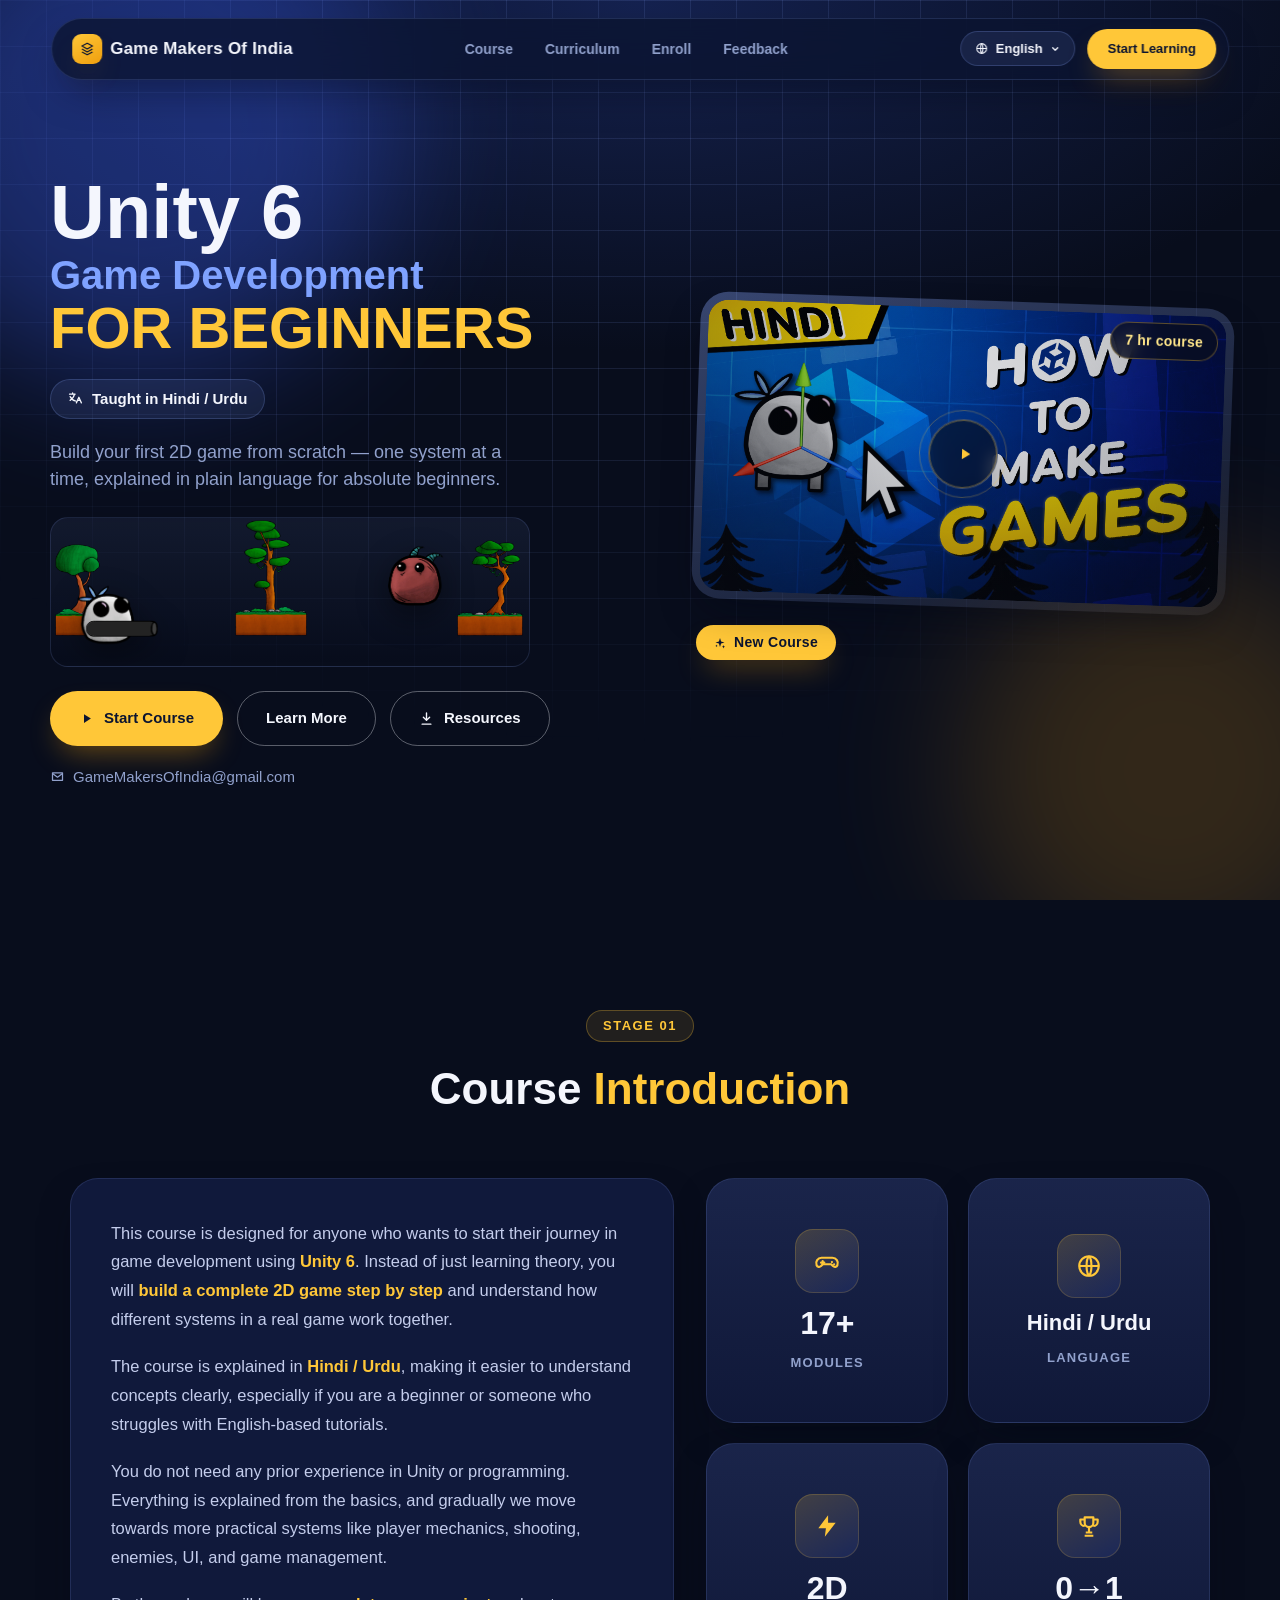
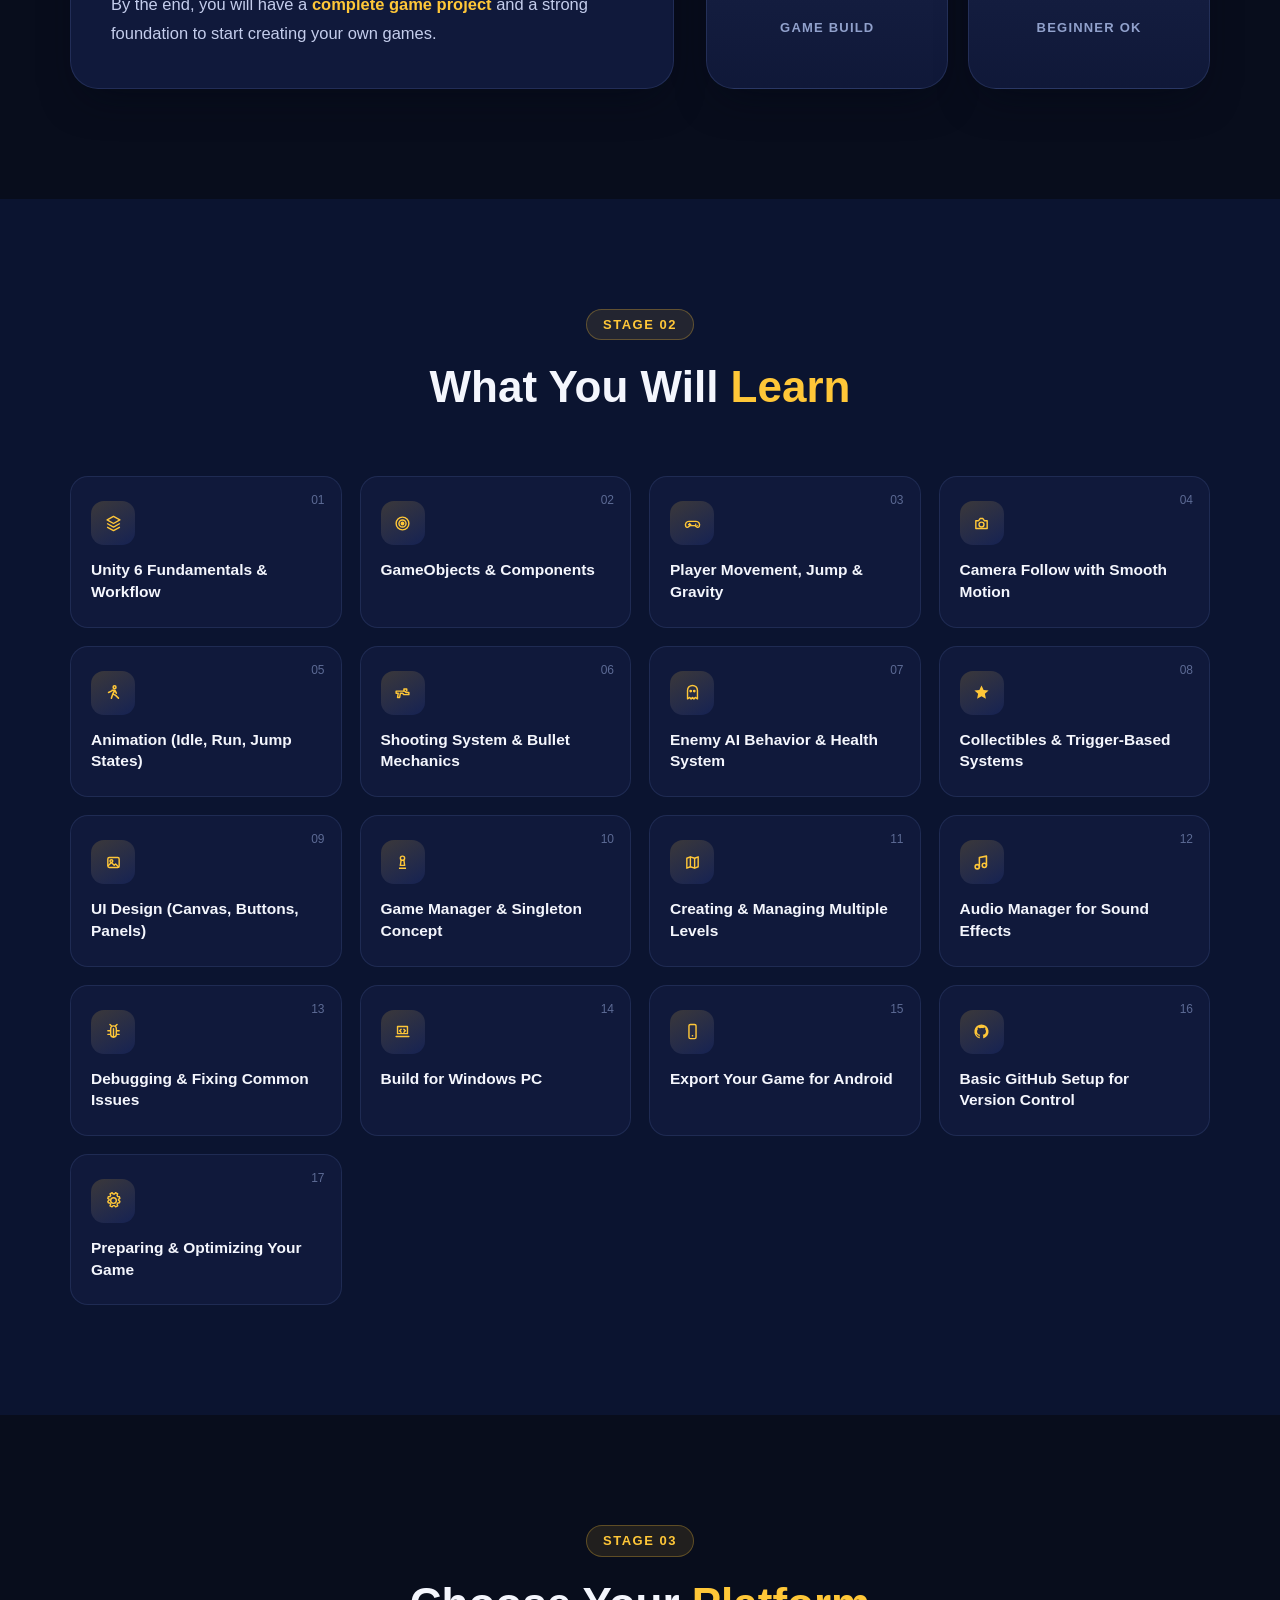
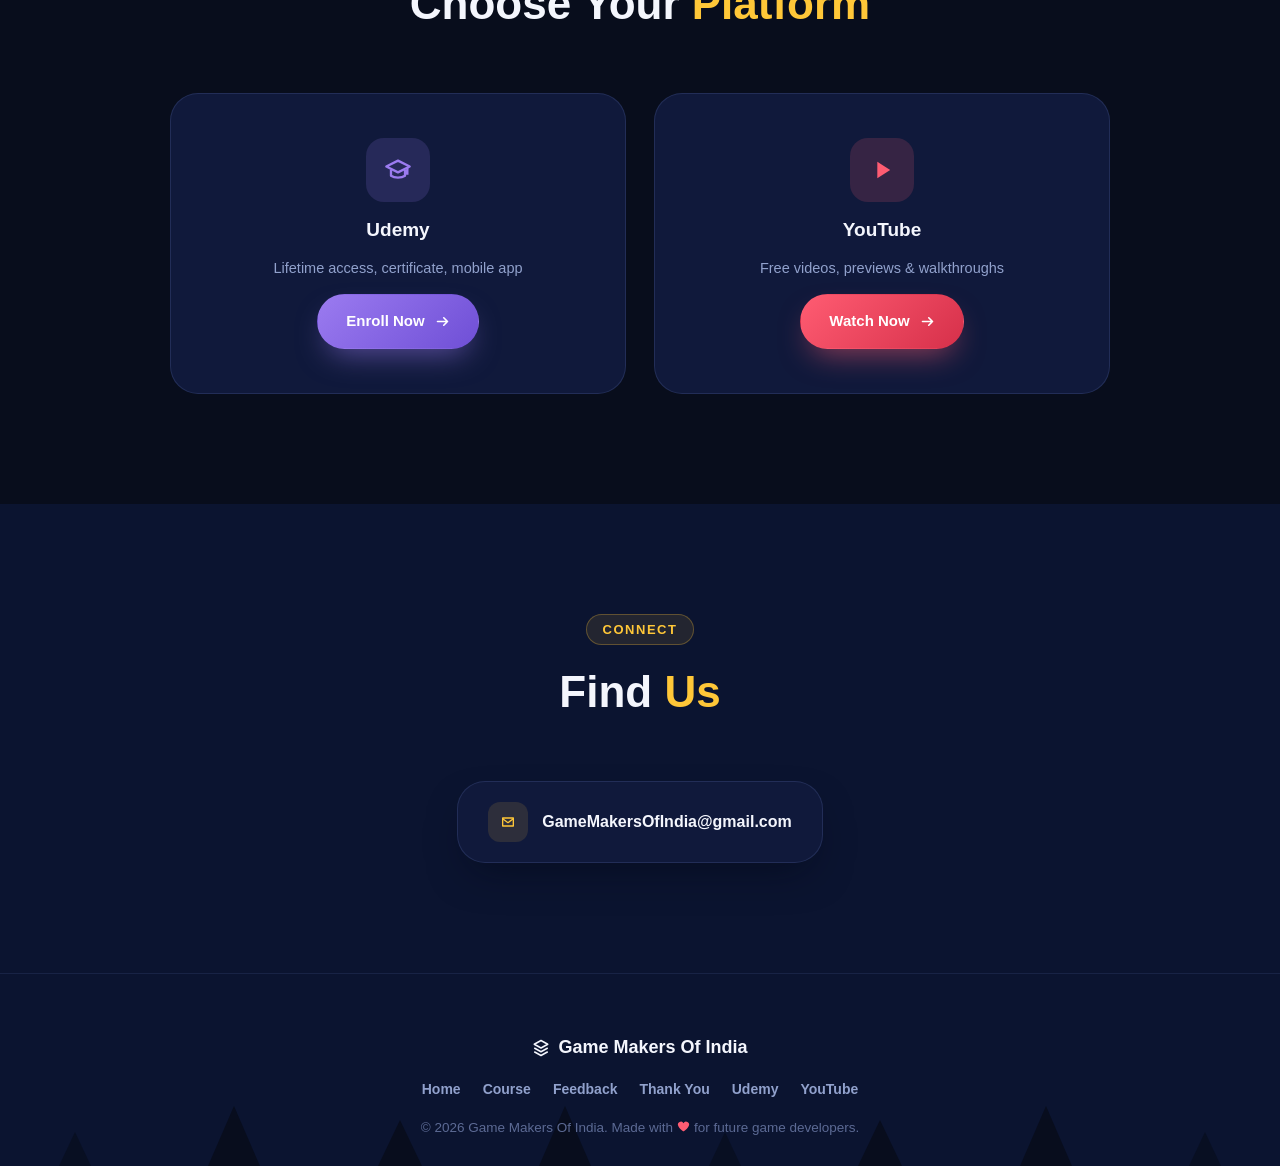
==== commit c9057efb: "Add files via upload" ====
--- a/index.html
+++ b/index.html
@@ -1,20 +1,16 @@
-<!DOCTYPE html>
-<!-- saved from url=(0071)https://agent-6a63fe0d3416d2f12b5ae49-%2Dgamemakersofindia.netlify.app/ -->
+﻿<!DOCTYPE html>
 <html lang="en"><head><meta http-equiv="Content-Type" content="text/html; charset=UTF-8"><style>body {transition: opacity ease-in 0.2s; } 
 body[unresolved] {opacity: 0; display: block; overflow: hidden; position: relative; } 
 </style>
   
   <meta name="viewport" content="width=device-width, initial-scale=1.0">
   <title>Game Makers Of India – Unity 6 Course</title>
-  <link rel="stylesheet" href="./Game Makers Of India – Unity 6 Course_files/style.css">
+  <link rel="stylesheet" href="./assets/style.css">
   <!-- Display + body fonts -->
-  <link rel="preconnect" href="https://fonts.googleapis.com/">
-  <link rel="preconnect" href="https://fonts.gstatic.com/" crossorigin="">
-  <link href="./Game Makers Of India – Unity 6 Course_files/css2" rel="stylesheet">
-  <!-- Hindi (Devanagari) font support -->
-  <link href="https://fonts.googleapis.com/css2?family=Noto+Sans+Devanagari:wght@500;600;700;800&amp;display=swap" rel="stylesheet">
-  <!-- Font Awesome icons (loaded from CDN so the icon glyphs always render) -->
-  <link rel="stylesheet" href="https://cdnjs.cloudflare.com/ajax/libs/font-awesome/6.5.2/css/all.min.css">
+  <link href="./assets/css2" rel="stylesheet">
+  <!-- Font Awesome icons -->
+  <link rel="stylesheet" href="./assets/all.min.css">
+  <link rel="stylesheet" href="./assets/icons-fallback.css">
 </head>
 <body>
 
@@ -24,10 +20,10 @@
   <nav class="site-nav">
     <div class="nav-logo"><span class="logo-mark"><i class="fa-solid fa-cubes-stacked"></i></span> Game Makers Of India</div>
     <ul class="nav-links">
-      <li><a href="https://agent-6a63fe0d3416d2f12b5ae49--gamemakersofindia.netlify.app/#course" data-i18n="navCourse">Course</a></li>
-      <li><a href="https://agent-6a63fe0d3416d2f12b5ae49--gamemakersofindia.netlify.app/#learn" data-i18n="navCurriculum">Curriculum</a></li>
-      <li><a href="https://agent-6a63fe0d3416d2f12b5ae49--gamemakersofindia.netlify.app/#platforms" data-i18n="navEnroll">Enroll</a></li>
-      <li><a href="https://agent-6a63fe0d3416d2f12b5ae49--gamemakersofindia.netlify.app/pages/feedback" data-i18n="navFeedback">Feedback</a></li>
+      <li><a href="#course" data-i18n="navCourse">Course</a></li>
+      <li><a href="#learn" data-i18n="navCurriculum">Curriculum</a></li>
+      <li><a href="#platforms" data-i18n="navEnroll">Enroll</a></li>
+      <li><a href="./pages/feedback.html" data-i18n="navFeedback">Feedback</a></li>
     </ul>
 
     <div class="nav-right">
@@ -42,7 +38,7 @@
           <li role="option" data-lang="hi" aria-selected="false">हिंदी (Hindi)</li>
         </ul>
       </div>
-      <a href="https://agent-6a63fe0d3416d2f12b5ae49--gamemakersofindia.netlify.app/#platforms" class="nav-cta" data-i18n="navStart">Start Learning</a>
+      <a href="#platforms" class="nav-cta" data-i18n="navStart">Start Learning</a>
     </div>
   </nav>
 
@@ -67,23 +63,23 @@
 
         <!-- Character showcase -->
         <div class="hero-showcase">
-          <img src="./Game Makers Of India – Unity 6 Course_files/platform-tree-1.png" alt="" class="showcase-tree tree-1" aria-hidden="true">
-          <img src="./Game Makers Of India – Unity 6 Course_files/platform-tree-2.png" alt="" class="showcase-tree tree-2" aria-hidden="true">
-          <img src="./Game Makers Of India – Unity 6 Course_files/platform-tree-3.png" alt="" class="showcase-tree tree-3" aria-hidden="true">
+          <img src="./assets/platform-tree-1.png" alt="" class="showcase-tree tree-1" aria-hidden="true">
+          <img src="./assets/platform-tree-2.png" alt="" class="showcase-tree tree-2" aria-hidden="true">
+          <img src="./assets/platform-tree-3.png" alt="" class="showcase-tree tree-3" aria-hidden="true">
           <div class="showcase-char" id="heroChar">
-            <img src="./Game Makers Of India – Unity 6 Course_files/player.png" alt="Player character" class="sprite-img player-sprite">
+            <img src="./assets/player.png" alt="Player character" class="sprite-img player-sprite">
             <span class="muzzle-flash"></span>
             <span class="bullet"></span>
           </div>
           <div class="showcase-char enemy-char" id="enemyChar">
-            <img src="./Game Makers Of India – Unity 6 Course_files/enemy.png" alt="Enemy character" class="sprite-img enemy-sprite">
+            <img src="./assets/enemy.png" alt="Enemy character" class="sprite-img enemy-sprite">
             <span class="hit-flash"></span>
           </div>
         </div>
 
         <div class="hero-cta">
-          <a href="https://agent-6a63fe0d3416d2f12b5ae49--gamemakersofindia.netlify.app/#platforms" class="btn btn-yellow"><i class="fa-solid fa-play"></i> <span data-i18n="heroCtaStart">Start Course</span></a>
-          <a href="https://agent-6a63fe0d3416d2f12b5ae49--gamemakersofindia.netlify.app/#course" class="btn btn-outline" data-i18n="heroCtaLearnMore">Learn More</a>
+          <a href="#platforms" class="btn btn-yellow"><i class="fa-solid fa-play"></i> <span data-i18n="heroCtaStart">Start Course</span></a>
+          <a href="#course" class="btn btn-outline" data-i18n="heroCtaLearnMore">Learn More</a>
           <a href="https://tinyurl.com/assetpack" target="_blank" rel="noopener" class="btn btn-outline"><i class="fa-solid fa-download"></i> <span data-i18n="heroCtaResources">Resources</span></a>
         </div>
 
@@ -96,9 +92,9 @@
       <!-- Course thumbnail sits above the "New Course" badge -->
       <div class="hero-media">
         <div class="thumb-frame">
-          <span class="thumb-chip"><i class="fa-solid fa-clapperboard"></i> <span data-i18n="thumbChip">Course Preview</span></span>
+          <span class="thumb-chip" data-i18n="thumbChip">7 hr course</span>
           <div class="thumb-media-box">
-            <img src="./Game Makers Of India – Unity 6 Course_files/course-thumbnail.png" alt="How to make games — Unity 6 course thumbnail">
+            <img src="./assets/course-thumbnail.png" alt="How to make games — Unity 6 course thumbnail">
             <a href="https://youtu.be/r8K5RPaMz9o" target="_blank" rel="noopener" class="play-btn" id="playVideoBtn" aria-label="Watch course preview on YouTube">
               <span class="play-btn-ring"></span>
               <i class="fa-solid fa-play"></i>
@@ -300,10 +296,10 @@
     <div class="footer-inner">
       <div class="footer-logo"><i class="fa-solid fa-cubes-stacked"></i> Game Makers Of India</div>
       <div class="footer-links">
-        <a href="https://agent-6a63fe0d3416d2f12b5ae49--gamemakersofindia.netlify.app/" data-i18n="footerHome">Home</a>
-        <a href="https://agent-6a63fe0d3416d2f12b5ae49--gamemakersofindia.netlify.app/#course" data-i18n="navCourse">Course</a>
-        <a href="https://agent-6a63fe0d3416d2f12b5ae49--gamemakersofindia.netlify.app/pages/feedback" data-i18n="navFeedback">Feedback</a>
-        <a href="https://agent-6a63fe0d3416d2f12b5ae49--gamemakersofindia.netlify.app/pages/thankyou" data-i18n="footerThankYou">Thank You</a>
+        <a href="./index.html" data-i18n="footerHome">Home</a>
+        <a href="./index.html#course" data-i18n="navCourse">Course</a>
+        <a href="./pages/feedback.html" data-i18n="navFeedback">Feedback</a>
+        <a href="./pages/thankyou.html" data-i18n="footerThankYou">Thank You</a>
         <a href="https://www.udemy.com/course/unity-6-game-development-full-course-in-hindi-urdu/?referralCode=447D1B73BFA11FF35E85" target="_blank" rel="noopener">Udemy</a>
         <a href="https://www.youtube.com/@GameMakersOfIndia" target="_blank" rel="noopener">YouTube</a>
       </div>
@@ -321,7 +317,7 @@
     </div>
   </footer>
 
-  <script src="./Game Makers Of India – Unity 6 Course_files/main.js.download"></script>
-  <script src="./Game Makers Of India – Unity 6 Course_files/i18n.js"></script>
-
-</body></html>+  <script src="./assets/main.js.download"></script>
+  <script src="./assets/i18n.js"></script>
+
+</body></html>
--- a/assets/style.css
+++ b/assets/style.css
@@ -0,0 +1,1054 @@
+/* ============================================================
+   GAME MAKERS OF INDIA — MAIN STYLESHEET
+   A dark-navy, blueprint-grid design language pulled straight
+   from the course thumbnail: bold rounded type, a warm yellow
+   accent, soft glow shapes and rounded panels.
+   ============================================================ */
+
+/* ── CSS VARIABLES ───────────────────────────────────────── */
+:root {
+  --navy-950: #080d1c;
+  --navy-900: #0b1430;
+  --navy-800: #10193b;
+  --navy-700: #152250;
+  --navy-600: #1c2e63;
+
+  --yellow:      #ffc738;
+  --yellow-deep: #ef9f0e;
+  --blue-glow:   #3d63ff;
+  --blue-soft:   #7fa2ff;
+  --purple:      #9b7bf0;
+  --coral:       #ff5c72;
+
+  --ink:    #0b1430;
+  --white:  #f4f6fd;
+  --muted:  #91a1cc;
+  --muted-dim: #5c6a94;
+
+  --line: rgba(140, 170, 255, 0.12);
+
+  --radius-lg: 28px;
+  --radius-md: 18px;
+  --radius-sm: 12px;
+
+  --shadow-soft: 0 18px 40px -14px rgba(3, 8, 20, 0.55);
+  --shadow-yellow: 0 14px 30px -10px rgba(239, 159, 14, 0.45);
+
+  --font-display: 'Baloo 2', 'Segoe UI', sans-serif;
+  --font-body: 'Sora', 'Segoe UI', sans-serif;
+}
+
+/* ── RESET & BASE ────────────────────────────────────────── */
+*, *::before, *::after { box-sizing: border-box; margin: 0; padding: 0; }
+
+html { scroll-behavior: smooth; }
+
+body {
+  font-family: var(--font-body);
+  background: var(--navy-950);
+  color: var(--white);
+  overflow-x: hidden;
+  line-height: 1.5;
+}
+
+a { color: inherit; text-decoration: none; }
+img { max-width: 100%; display: block; }
+
+::selection { background: var(--yellow); color: var(--ink); }
+
+/* ── SCROLLBAR ───────────────────────────────────────────── */
+::-webkit-scrollbar { width: 10px; }
+::-webkit-scrollbar-track { background: var(--navy-950); }
+::-webkit-scrollbar-thumb {
+  background: var(--navy-600);
+  border-radius: 10px;
+}
+::-webkit-scrollbar-thumb:hover { background: var(--blue-glow); }
+
+/* ── BLUEPRINT GRID BACKDROP (shared) ───────────────────── */
+.grid-backdrop {
+  position: absolute;
+  inset: 0;
+  z-index: 0;
+  background-image:
+    linear-gradient(var(--line) 1px, transparent 1px),
+    linear-gradient(90deg, var(--line) 1px, transparent 1px);
+  background-size: 46px 46px;
+  -webkit-mask-image: radial-gradient(ellipse 80% 70% at 50% 20%, #000 40%, transparent 90%);
+          mask-image: radial-gradient(ellipse 80% 70% at 50% 20%, #000 40%, transparent 90%);
+}
+
+.glow-blob {
+  position: absolute;
+  border-radius: 50%;
+  filter: blur(70px);
+  opacity: 0.35;
+  pointer-events: none;
+  z-index: 0;
+}
+
+/* ── NAV ─────────────────────────────────────────────────── */
+.site-nav {
+  position: fixed;
+  top: 18px;
+  left: 50%;
+  transform: translateX(-50%);
+  z-index: 100;
+  width: min(1180px, 92%);
+  display: flex;
+  align-items: center;
+  justify-content: space-between;
+  gap: 16px;
+  padding: 10px 12px 10px 20px;
+  background: rgba(11, 20, 48, 0.78);
+  backdrop-filter: blur(14px);
+  border: 1px solid rgba(140, 170, 255, 0.16);
+  border-radius: 999px;
+  box-shadow: var(--shadow-soft);
+}
+
+.nav-logo {
+  font-family: var(--font-display);
+  color: var(--white);
+  font-size: 17px;
+  font-weight: 700;
+  white-space: nowrap;
+  display: flex;
+  align-items: center;
+  gap: 8px;
+  letter-spacing: 0.2px;
+}
+.nav-logo .logo-mark {
+  width: 30px;
+  height: 30px;
+  border-radius: 9px;
+  background: linear-gradient(150deg, var(--yellow), var(--yellow-deep));
+  color: var(--ink);
+  display: grid;
+  place-items: center;
+  font-size: 14px;
+  box-shadow: var(--shadow-yellow);
+}
+
+.nav-links {
+  list-style: none;
+  display: flex;
+  gap: 4px;
+  flex-wrap: wrap;
+  justify-content: center;
+}
+
+.nav-links a {
+  color: var(--muted);
+  font-size: 14px;
+  font-weight: 600;
+  padding: 8px 14px;
+  border-radius: 999px;
+  transition: color 0.2s ease, background 0.2s ease;
+}
+
+.nav-links a:hover {
+  color: var(--white);
+  background: rgba(140, 170, 255, 0.1);
+}
+
+.nav-cta {
+  font-family: var(--font-body);
+  font-size: 13px;
+  font-weight: 700;
+  padding: 10px 20px;
+  border-radius: 999px;
+  background: var(--yellow);
+  color: var(--ink);
+  white-space: nowrap;
+  box-shadow: var(--shadow-yellow);
+  transition: transform 0.2s ease;
+}
+.nav-cta:hover { transform: translateY(-2px); }
+
+@media (max-width: 860px) {
+  .nav-links { display: none; }
+  .site-nav { justify-content: space-between; }
+}
+
+/* ── LANGUAGE SWITCH ─────────────────────────────────────── */
+.nav-right { display: flex; align-items: center; gap: 12px; }
+
+.lang-switch { position: relative; }
+
+.lang-btn {
+  display: flex;
+  align-items: center;
+  gap: 8px;
+  font-family: var(--font-body);
+  font-size: 13px;
+  font-weight: 600;
+  color: var(--white);
+  background: rgba(140, 170, 255, 0.1);
+  border: 1px solid rgba(140, 170, 255, 0.22);
+  padding: 9px 14px;
+  border-radius: 999px;
+  cursor: pointer;
+  transition: background 0.2s ease, border-color 0.2s ease;
+}
+.lang-btn:hover { background: rgba(140, 170, 255, 0.18); }
+
+.lang-caret { font-size: 10px; transition: transform 0.2s ease; }
+.lang-switch.open .lang-caret { transform: rotate(180deg); }
+
+.lang-menu {
+  position: absolute;
+  top: calc(100% + 10px);
+  right: 0;
+  min-width: 168px;
+  background: var(--navy-800);
+  border: 1px solid rgba(140, 170, 255, 0.2);
+  border-radius: var(--radius-sm);
+  box-shadow: var(--shadow-soft);
+  list-style: none;
+  padding: 6px;
+  opacity: 0;
+  visibility: hidden;
+  transform: translateY(-6px);
+  transition: opacity 0.2s ease, transform 0.2s ease, visibility 0.2s ease;
+  z-index: 200;
+}
+.lang-switch.open .lang-menu { opacity: 1; visibility: visible; transform: translateY(0); }
+
+.lang-menu li {
+  padding: 10px 14px;
+  font-size: 13.5px;
+  font-weight: 600;
+  color: var(--muted);
+  border-radius: 10px;
+  cursor: pointer;
+  transition: background 0.2s ease, color 0.2s ease;
+}
+.lang-menu li:hover { background: rgba(140, 170, 255, 0.12); color: var(--white); }
+.lang-menu li[aria-selected="true"] { color: var(--yellow); background: rgba(255, 199, 56, 0.1); }
+
+@media (max-width: 860px) {
+  .nav-right { gap: 8px; }
+  .lang-btn span#langSwitchLabel { display: none; }
+  .lang-btn { padding: 9px 11px; }
+  .nav-cta { padding: 9px 14px; font-size: 12px; }
+}
+@media (max-width: 380px) {
+  .nav-cta { display: none; }
+}
+
+/* ── HERO ────────────────────────────────────────────────── */
+.hero {
+  position: relative;
+  min-height: 100vh;
+  display: flex;
+  align-items: center;
+  justify-content: center;
+  overflow: hidden;
+  background: radial-gradient(ellipse 90% 60% at 50% 0%, var(--navy-700) 0%, var(--navy-950) 65%);
+  padding: 150px 24px 90px;
+}
+
+.hero .glow-blob.gb-1 { width: 520px; height: 520px; top: -140px; left: -120px; background: var(--blue-glow); }
+.hero .glow-blob.gb-2 { width: 420px; height: 420px; bottom: -80px; right: -100px; background: var(--yellow-deep); opacity: 0.18; }
+
+.hero-inner {
+  position: relative;
+  z-index: 2;
+  display: grid;
+  grid-template-columns: 1.05fr 0.95fr;
+  gap: 56px;
+  align-items: center;
+  max-width: 1180px;
+  width: 100%;
+}
+
+/* ── HERO MEDIA (thumbnail) ─────────────────────────────── */
+.hero-media {
+  position: relative;
+  display: flex;
+  flex-direction: column;
+  align-items: flex-start;
+  gap: 18px;
+  order: 2;
+}
+
+.thumb-frame {
+  position: relative;
+  border-radius: var(--radius-lg);
+  padding: 8px;
+  background: linear-gradient(155deg, rgba(140,170,255,0.35), rgba(140,170,255,0.05));
+  box-shadow: var(--shadow-soft);
+  transform: rotate(2deg);
+  transition: transform 0.4s ease;
+  width: 100%;
+}
+.thumb-frame:hover { transform: rotate(0deg) translateY(-4px); }
+
+.thumb-frame img {
+  width: 100%;
+  border-radius: calc(var(--radius-lg) - 8px);
+  display: block;
+}
+
+/* ── VIDEO PREVIEW (thumbnail + play button) ─────────────── */
+.thumb-media-box {
+  position: relative;
+  width: 100%;
+  aspect-ratio: 16 / 9;
+  border-radius: calc(var(--radius-lg) - 8px);
+  overflow: hidden;
+}
+.thumb-media-box::after {
+  content: "";
+  position: absolute;
+  inset: 0;
+  background:
+    radial-gradient(circle at 50% 50%, rgba(8, 13, 28, 0.02), rgba(8, 13, 28, 0.34)),
+    linear-gradient(180deg, rgba(8, 13, 28, 0), rgba(8, 13, 28, 0.28));
+  pointer-events: none;
+  z-index: 1;
+}
+.thumb-media-box img {
+  width: 100%;
+  height: 100%;
+  object-fit: cover;
+  border-radius: calc(var(--radius-lg) - 8px);
+}
+
+.play-btn {
+  position: absolute;
+  top: 50%;
+  left: 50%;
+  transform: translate(-50%, -50%);
+  width: 70px;
+  height: 70px;
+  border: none;
+  border-radius: 50%;
+  background: rgba(8, 13, 28, 0.62);
+  color: var(--yellow);
+  display: grid;
+  place-items: center;
+  font-size: 22px;
+  cursor: pointer;
+  border: 1px solid rgba(255, 255, 255, 0.24);
+  box-shadow: 0 18px 38px -18px rgba(3, 8, 20, 0.85);
+  backdrop-filter: blur(8px);
+  transition: transform 0.2s ease, background 0.2s ease, border-color 0.2s ease;
+  z-index: 3;
+}
+.play-btn::before {
+  content: "";
+  position: absolute;
+  inset: 0;
+  border-radius: 50%;
+  border: 1px solid rgba(255, 199, 56, 0.34);
+}
+.play-btn::after {
+  display: none;
+}
+.play-btn i {
+  position: relative;
+  z-index: 1;
+  width: 0.82em;
+  height: 0.82em;
+  margin-left: 4px;
+}
+.play-btn:hover {
+  transform: translate(-50%, -50%) scale(1.04);
+  background: rgba(8, 13, 28, 0.76);
+  border-color: rgba(255, 199, 56, 0.42);
+}
+
+.play-btn-ring {
+  position: absolute;
+  inset: -10px;
+  border-radius: 50%;
+  border: 1px solid rgba(255, 199, 56, 0.28);
+  animation: ringPulse 2.2s ease-out infinite;
+  pointer-events: none;
+}
+@keyframes ringPulse {
+  0%   { transform: scale(0.78); opacity: 0.85; }
+  70%  { transform: scale(1.25); opacity: 0; }
+  100% { opacity: 0; }
+}
+
+@media (max-width: 480px) {
+  .play-btn { width: 58px; height: 58px; font-size: 18px; }
+}
+
+.thumb-chip {
+  position: absolute;
+  top: 16px;
+  right: 16px;
+  z-index: 4;
+  background: rgba(8, 13, 28, 0.76);
+  border: 1px solid rgba(255, 199, 56, 0.34);
+  color: #ffe68a;
+  font-family: var(--font-display);
+  font-size: 14px;
+  font-weight: 800;
+  padding: 7px 14px;
+  border-radius: 999px;
+  box-shadow: 0 14px 28px -18px rgba(3, 8, 20, 0.8);
+  backdrop-filter: blur(8px);
+  letter-spacing: 0.2px;
+}
+
+.hero-badge {
+  display: inline-flex;
+  align-items: center;
+  gap: 8px;
+  padding: 7px 18px;
+  font-family: var(--font-display);
+  font-size: 14px;
+  font-weight: 700;
+  color: var(--ink);
+  background: var(--yellow);
+  border-radius: 999px;
+  box-shadow: var(--shadow-yellow);
+  letter-spacing: 0.3px;
+}
+.hero-badge i { font-size: 12px; }
+
+/* ── HERO TEXT ───────────────────────────────────────────── */
+.hero-content {
+  position: relative;
+  z-index: 2;
+  display: flex;
+  flex-direction: column;
+  align-items: flex-start;
+  gap: 20px;
+  order: 1;
+}
+
+.hero-title {
+  display: flex;
+  flex-direction: column;
+  gap: 2px;
+  font-family: var(--font-display);
+  line-height: 1.05;
+}
+
+.title-line1 {
+  font-size: clamp(40px, 6.4vw, 76px);
+  font-weight: 700;
+  color: var(--white);
+}
+
+.title-line2 {
+  font-size: clamp(24px, 3.6vw, 40px);
+  font-weight: 700;
+  color: var(--blue-soft);
+}
+
+.title-line3 {
+  font-size: clamp(30px, 5vw, 58px);
+  font-weight: 800;
+  color: var(--yellow);
+  text-transform: uppercase;
+}
+
+.hero-lang {
+  display: inline-flex;
+  align-items: center;
+  gap: 10px;
+  font-family: var(--font-body);
+  font-weight: 600;
+  font-size: 15px;
+  color: var(--white);
+  background: rgba(140, 170, 255, 0.1);
+  border: 1px solid rgba(140, 170, 255, 0.2);
+  padding: 8px 16px;
+  border-radius: 999px;
+}
+
+.hero-sub {
+  font-size: 18px;
+  color: var(--muted);
+  max-width: 480px;
+}
+
+/* ── CHARACTER SHOWCASE ──────────────────────────────────── */
+.hero-showcase {
+  position: relative;
+  width: 100%;
+  max-width: 480px;
+  height: 150px;
+  --player-left: 26px;
+  --player-bottom: 16px;
+  --enemy-right: 20px;
+  --enemy-bottom: 8px;
+  --shot-distance: 224px;
+  background: linear-gradient(180deg, rgba(140,170,255,0.08), transparent);
+  border: 1px solid rgba(140,170,255,0.14);
+  border-radius: var(--radius-md);
+  margin: 4px 0;
+  overflow: hidden;
+}
+
+.showcase-char {
+  position: absolute;
+  bottom: 14px;
+  z-index: 3;
+}
+.showcase-char img { filter: drop-shadow(0 10px 16px rgba(0,0,0,0.45)); }
+
+/* decorative tree platforms standing on the ground line */
+.showcase-tree {
+  position: absolute;
+  bottom: 30px;
+  height: 108px;
+  width: auto;
+  z-index: 1;
+  opacity: 0.9;
+  pointer-events: none;
+}
+.tree-1 { left: 4px; height: 92px; }
+.tree-2 { left: 46%; transform: translateX(-50%); height: 116px; }
+.tree-3 { right: 6px; height: 96px; }
+
+@media (max-width: 480px) {
+  .showcase-tree { display: none; }
+}
+
+#heroChar {
+  left: var(--player-left);
+  bottom: var(--player-bottom);
+  animation: floatY 3.2s ease-in-out infinite;
+}
+.player-sprite { width: 82px; height: auto; }
+
+.enemy-char {
+  right: var(--enemy-right);
+  bottom: var(--enemy-bottom);
+  animation: floatY 3.6s ease-in-out infinite 0.4s;
+}
+.enemy-sprite { width: 198px; height: auto; transform: scaleX(-1); }
+
+@keyframes floatY {
+  0%, 100% { transform: translateY(0); }
+  50% { transform: translateY(-10px); }
+}
+
+/* ── SHOOTING EFFECT (player fires at enemy) ─────────────── */
+.muzzle-flash {
+  position: absolute;
+  top: 51px;
+  right: -10px;
+  width: 18px;
+  height: 18px;
+  border-radius: 50%;
+  background:
+    radial-gradient(circle, #fff6d6 0 20%, var(--yellow) 28% 48%, transparent 58%),
+    conic-gradient(from 20deg, transparent 0 12%, rgba(255,255,255,0.9) 12% 17%, transparent 17% 30%, rgba(255,199,56,0.95) 30% 38%, transparent 38% 100%);
+  opacity: 0;
+  transform: scale(0.4);
+  transform-origin: center;
+  animation: muzzlePulse 2.6s ease-in-out infinite;
+}
+
+.bullet {
+  position: absolute;
+  top: 58px;
+  right: -4px;
+  width: 18px;
+  height: 5px;
+  border-radius: 999px;
+  background: linear-gradient(90deg, #fff7cf 0%, var(--yellow) 58%, rgba(255,199,56,0) 100%);
+  box-shadow: 0 0 9px 2px rgba(255, 199, 56, 0.78);
+  opacity: 0;
+  animation: bulletFly 2.6s linear infinite;
+}
+
+.hit-flash {
+  position: absolute;
+  top: 50px;
+  left: 56px;
+  width: 40px;
+  height: 40px;
+  border-radius: 50%;
+  background:
+    radial-gradient(circle, #fff 0 10%, var(--yellow) 12% 26%, var(--coral) 34% 46%, transparent 68%),
+    conic-gradient(from 8deg, transparent 0 8%, #fff 8% 12%, transparent 12% 25%, var(--yellow) 25% 31%, transparent 31% 46%, #fff 46% 51%, transparent 51% 68%, var(--coral) 68% 74%, transparent 74% 100%);
+  opacity: 0;
+  transform: scale(0.3);
+  transform-origin: center;
+  animation: hitFlash 2.6s linear infinite;
+}
+
+@keyframes muzzlePulse {
+  0%, 8%   { opacity: 0; transform: scale(0.4); }
+  10%      { opacity: 1; transform: scale(1); }
+  18%, 100%{ opacity: 0; transform: scale(0.4); }
+}
+
+@keyframes bulletFly {
+  0%, 9%   { opacity: 0; transform: translateX(0); }
+  11%      { opacity: 1; transform: translateX(0); }
+  31%      { opacity: 1; transform: translateX(var(--shot-distance)); }
+  33%, 100%{ opacity: 0; transform: translateX(var(--shot-distance)); }
+}
+
+@keyframes hitFlash {
+  0%, 30%  { opacity: 0; transform: scale(0.3) rotate(0deg); }
+  33%      { opacity: 1; transform: scale(1.1) rotate(18deg); }
+  43%, 100%{ opacity: 0; transform: scale(0.35) rotate(36deg); }
+}
+
+@media (max-width: 480px) {
+  .hero-showcase {
+    --player-left: 18px;
+    --player-bottom: 14px;
+    --enemy-right: 14px;
+    --enemy-bottom: 6px;
+    --shot-distance: 138px;
+  }
+  .muzzle-flash { top: 39px; right: -8px; width: 15px; height: 15px; }
+  .bullet { top: 45px; right: -3px; width: 15px; height: 4px; }
+  .hit-flash { top: 40px; left: 44px; width: 32px; height: 32px; }
+}
+
+/* ── CTA BUTTONS ─────────────────────────────────────────── */
+.hero-cta { display: flex; gap: 14px; flex-wrap: wrap; }
+
+.btn {
+  display: inline-flex;
+  align-items: center;
+  gap: 10px;
+  font-family: var(--font-body);
+  font-weight: 700;
+  font-size: 15px;
+  padding: 15px 28px;
+  border-radius: 999px;
+  border: 1px solid transparent;
+  transition: transform 0.18s ease, box-shadow 0.18s ease, background 0.18s ease;
+}
+.btn:hover { transform: translateY(-3px); }
+.btn:active { transform: translateY(-1px); }
+
+.btn-yellow {
+  background: var(--yellow);
+  color: var(--ink);
+  box-shadow: var(--shadow-yellow);
+}
+.btn-outline {
+  background: transparent;
+  color: var(--white);
+  border-color: rgba(244, 246, 253, 0.35);
+}
+.btn-outline:hover { border-color: var(--white); background: rgba(255,255,255,0.06); }
+.btn-purple {
+  background: linear-gradient(135deg, var(--purple), #6f4fd6);
+  color: #fff;
+  box-shadow: 0 14px 30px -10px rgba(155, 123, 240, 0.55);
+}
+.btn-coral {
+  background: linear-gradient(135deg, var(--coral), #d6304a);
+  color: #fff;
+  box-shadow: 0 14px 30px -10px rgba(255, 92, 114, 0.55);
+}
+.btn-ghost-yellow {
+  background: rgba(255, 199, 56, 0.12);
+  color: var(--yellow);
+  border-color: rgba(255, 199, 56, 0.4);
+}
+
+.hero-email {
+  font-size: 15px;
+  color: var(--muted);
+  display: flex;
+  align-items: center;
+  gap: 8px;
+}
+.hero-email a:hover { color: var(--yellow); }
+
+@media (max-width: 980px) {
+  .hero-inner { grid-template-columns: 1fr; }
+  .hero-media, .hero-content { order: initial; align-items: center; text-align: center; }
+  .hero-media { align-items: center; }
+  .hero-cta, .hero-title, .hero-sub { align-items: center; }
+  .hero-sub { max-width: 100%; }
+  .thumb-frame { max-width: 480px; }
+}
+
+/* ── SECTIONS ────────────────────────────────────────────── */
+.section {
+  padding: 110px 24px;
+  position: relative;
+}
+.section-alt { background: var(--navy-900); }
+
+.section-header {
+  text-align: center;
+  margin-bottom: 56px;
+  display: flex;
+  flex-direction: column;
+  align-items: center;
+  gap: 14px;
+  position: relative;
+  z-index: 1;
+}
+
+.eyebrow {
+  font-family: var(--font-body);
+  font-size: 13px;
+  font-weight: 700;
+  letter-spacing: 1.5px;
+  color: var(--yellow);
+  background: rgba(255, 199, 56, 0.1);
+  border: 1px solid rgba(255, 199, 56, 0.28);
+  padding: 5px 16px;
+  border-radius: 999px;
+  text-transform: uppercase;
+}
+
+.section-title {
+  font-family: var(--font-display);
+  font-weight: 700;
+  font-size: clamp(28px, 4vw, 44px);
+  color: var(--white);
+}
+
+.section-title .accent { color: var(--yellow); }
+
+.section-desc {
+  font-size: 16px;
+  color: var(--muted);
+  max-width: 560px;
+}
+
+/* ── COURSE INTRO GRID ───────────────────────────────────── */
+.intro-grid {
+  display: grid;
+  grid-template-columns: 1.2fr 1fr;
+  gap: 32px;
+  max-width: 1140px;
+  margin: 0 auto;
+  align-items: stretch;
+  position: relative;
+  z-index: 1;
+}
+@media (max-width:860px){ .intro-grid { grid-template-columns: 1fr; } }
+
+.panel {
+  background: var(--navy-800);
+  border: 1px solid rgba(140,170,255,0.14);
+  border-radius: var(--radius-lg);
+  box-shadow: var(--shadow-soft);
+}
+
+.intro-text {
+  padding: 40px;
+  display: flex;
+  flex-direction: column;
+  gap: 18px;
+}
+
+.intro-text p {
+  font-size: 16.5px;
+  line-height: 1.75;
+  color: #c4cdec;
+}
+
+.highlight { color: var(--yellow); font-weight: 600; }
+
+.intro-stats {
+  display: grid;
+  grid-template-columns: repeat(2, minmax(190px, 1fr));
+  gap: 20px;
+  align-content: stretch;
+}
+
+.stat-card {
+  min-height: 172px;
+  padding: 34px 24px;
+  text-align: center;
+  display: flex;
+  flex-direction: column;
+  align-items: center;
+  justify-content: center;
+  gap: 14px;
+  background:
+    linear-gradient(180deg, rgba(140,170,255,0.08), rgba(8,13,28,0.08)),
+    var(--navy-800);
+  transition: transform 0.2s ease, border-color 0.2s ease, box-shadow 0.2s ease;
+}
+.stat-card:hover {
+  transform: translateY(-5px);
+  border-color: rgba(255,199,56,0.4);
+  box-shadow: 0 24px 50px -18px rgba(3, 8, 20, 0.75);
+}
+
+.stat-icon {
+  width: 64px;
+  height: 64px;
+  border-radius: 18px;
+  display: grid;
+  place-items: center;
+  font-size: 26px;
+  background: linear-gradient(150deg, rgba(255, 199, 56, 0.18), rgba(61, 99, 255, 0.12));
+  color: var(--yellow);
+  box-shadow: inset 0 0 0 1px rgba(255, 199, 56, 0.18);
+}
+.stat-num  { font-family: var(--font-display); font-size: 32px; line-height: 1; color: var(--white); font-weight: 800; }
+.stat-num.lang-full { font-size: 22px; }
+.stat-label{ font-size: 13px; color: var(--muted); letter-spacing: 1.2px; text-transform: uppercase; font-weight: 700; }
+
+/* ── LEARN GRID ──────────────────────────────────────────── */
+.learn-grid {
+  display: grid;
+  grid-template-columns: repeat(auto-fill, minmax(230px, 1fr));
+  gap: 18px;
+  max-width: 1140px;
+  margin: 0 auto;
+  position: relative;
+  z-index: 1;
+}
+
+.learn-card {
+  background: var(--navy-800);
+  border: 1px solid rgba(140,170,255,0.12);
+  border-radius: var(--radius-md);
+  padding: 24px 20px;
+  display: flex;
+  flex-direction: column;
+  align-items: flex-start;
+  gap: 14px;
+  position: relative;
+  transition: border-color 0.2s ease, transform 0.2s ease, box-shadow 0.2s ease;
+}
+.learn-card::before {
+  content: attr(data-item);
+  position: absolute;
+  top: 14px; right: 16px;
+  font-family: var(--font-display);
+  font-size: 12px;
+  color: var(--muted-dim);
+}
+.learn-card:hover {
+  border-color: rgba(255,199,56,0.4);
+  transform: translateY(-5px);
+  box-shadow: var(--shadow-soft);
+}
+
+.card-icon {
+  width: 44px;
+  height: 44px;
+  border-radius: 13px;
+  display: grid;
+  place-items: center;
+  font-size: 17px;
+  background: linear-gradient(150deg, rgba(255,199,56,0.18), rgba(61,99,255,0.12));
+  color: var(--yellow);
+}
+.card-title {
+  font-size: 15.5px;
+  font-weight: 600;
+  color: var(--white);
+  line-height: 1.4;
+}
+
+/* ── PLATFORM GRID ───────────────────────────────────────── */
+.platform-grid {
+  display: grid;
+  grid-template-columns: repeat(auto-fit, minmax(260px, 1fr));
+  gap: 28px;
+  max-width: 940px;
+  margin: 0 auto;
+  position: relative;
+  z-index: 1;
+}
+
+.platform-card {
+  display: flex;
+  flex-direction: column;
+  align-items: center;
+  gap: 14px;
+  padding: 44px 28px;
+  text-align: center;
+  border-radius: var(--radius-lg);
+  background: var(--navy-800);
+  border: 1px solid rgba(140,170,255,0.14);
+  transition: transform 0.25s ease, box-shadow 0.25s ease;
+}
+.platform-card:hover { transform: translateY(-6px); box-shadow: var(--shadow-soft); }
+
+.platform-icon {
+  width: 64px;
+  height: 64px;
+  border-radius: 18px;
+  display: grid;
+  place-items: center;
+  font-size: 28px;
+}
+.udemy .platform-icon   { background: rgba(155, 123, 240, 0.16); color: var(--purple); }
+.youtube .platform-icon { background: rgba(255, 92, 114, 0.16); color: var(--coral); }
+
+.platform-name {
+  font-family: var(--font-display);
+  font-size: 19px;
+  font-weight: 700;
+  color: var(--white);
+}
+.platform-desc { font-size: 14.5px; color: var(--muted); }
+
+/* ── CONTACT ─────────────────────────────────────────────── */
+.contact-row {
+  display: flex;
+  gap: 20px;
+  justify-content: center;
+  flex-wrap: wrap;
+  position: relative;
+  z-index: 1;
+}
+.contact-item {
+  display: flex;
+  align-items: center;
+  gap: 14px;
+  padding: 20px 30px;
+  font-size: 16px;
+  font-weight: 600;
+}
+.contact-item a:hover { color: var(--yellow); }
+.c-icon {
+  width: 40px; height: 40px;
+  border-radius: 12px;
+  display: grid;
+  place-items: center;
+  background: rgba(255, 199, 56, 0.12);
+  color: var(--yellow);
+  font-size: 16px;
+}
+
+/* ── FOOTER ──────────────────────────────────────────────── */
+.site-footer {
+  background: var(--navy-900);
+  padding: 60px 24px 28px;
+  position: relative;
+  overflow: hidden;
+  border-top: 1px solid rgba(140,170,255,0.1);
+}
+
+.tree-row {
+  position: absolute;
+  bottom: 0; left: 0; right: 0;
+  height: 64px;
+  display: flex;
+  align-items: flex-end;
+  justify-content: space-around;
+  opacity: 0.9;
+  pointer-events: none;
+}
+.tree {
+  width: 0; height: 0;
+  border-left: 22px solid transparent;
+  border-right: 22px solid transparent;
+  border-bottom: 46px solid var(--navy-950);
+  position: relative;
+}
+.tree::after {
+  content: '';
+  position: absolute;
+  bottom: -46px; left: -14px;
+  width: 28px; height: 12px;
+  background: var(--navy-950);
+}
+.tree.tall { border-bottom-width: 60px; border-left-width: 26px; border-right-width: 26px; }
+.tree.short { border-bottom-width: 34px; border-left-width: 16px; border-right-width: 16px; opacity: 0.7; }
+
+.footer-inner {
+  position: relative;
+  z-index: 1;
+  display: flex;
+  flex-direction: column;
+  align-items: center;
+  gap: 18px;
+  text-align: center;
+}
+.footer-logo {
+  font-family: var(--font-display);
+  font-size: 18px;
+  font-weight: 700;
+  color: var(--white);
+  display: flex;
+  align-items: center;
+  gap: 8px;
+}
+.footer-links {
+  display: flex;
+  gap: 22px;
+  flex-wrap: wrap;
+  justify-content: center;
+  font-size: 14px;
+}
+.footer-links a { color: var(--muted); font-weight: 600; }
+.footer-links a:hover { color: var(--yellow); }
+.footer-copy {
+  font-size: 13.5px;
+  color: var(--muted-dim);
+}
+.footer-copy i { color: var(--coral); }
+
+/* ── SHARED PAGE HERO (feedback / thank-you) ────────────── */
+.page-hero {
+  position: relative;
+  min-height: 42vh;
+  display: flex;
+  flex-direction: column;
+  align-items: center;
+  justify-content: center;
+  background: radial-gradient(ellipse 80% 60% at 50% 0%, var(--navy-700) 0%, var(--navy-950) 70%);
+  padding: 160px 24px 70px;
+  text-align: center;
+  gap: 16px;
+  overflow: hidden;
+}
+.page-hero h1 {
+  font-family: var(--font-display);
+  font-size: clamp(30px, 5vw, 48px);
+  font-weight: 700;
+  color: var(--white);
+  position: relative;
+  z-index: 1;
+}
+.page-hero p {
+  font-size: 17px;
+  color: var(--muted);
+  position: relative;
+  z-index: 1;
+  max-width: 480px;
+}
+
+/* ── SCROLL REVEAL ───────────────────────────────────────── */
+.reveal {
+  opacity: 0;
+  transform: translateY(16px);
+  transition: opacity 0.5s ease, transform 0.5s ease;
+}
+.reveal.visible {
+  opacity: 1;
+  transform: translateY(0);
+}
+
+/* ── HINDI (DEVANAGARI) FONT SWITCH ──────────────────────── */
+body.lang-hi {
+  --font-display: 'Noto Sans Devanagari', 'Segoe UI', sans-serif;
+  --font-body: 'Noto Sans Devanagari', 'Segoe UI', sans-serif;
+}
+body.lang-hi .title-line3 { text-transform: none; }
+
+/* ── EXTRA RESPONSIVE FIXES (phone) ──────────────────────── */
+@media (max-width: 480px) {
+  .hero { padding: 130px 16px 70px; }
+  .hero-showcase { height: 110px; max-width: 100%; }
+  .player-sprite { width: 58px; }
+  .enemy-sprite { width: 156px; }
+  .hero-cta { justify-content: center; width: 100%; }
+  .hero-cta .btn { flex: 1 1 auto; justify-content: center; }
+  .thumb-chip { font-size: 12px; padding: 6px 11px; top: 12px; right: 12px; }
+  .section { padding: 80px 18px; }
+  .learn-grid { grid-template-columns: 1fr; }
+  .platform-card { padding: 32px 20px; }
+}
--- a/assets/icons-fallback.css
+++ b/assets/icons-fallback.css
@@ -0,0 +1,167 @@
+.fa-solid,
+.fa-brands,
+.fas,
+.fab {
+  display: inline-block;
+  width: 1em;
+  height: 1em;
+  flex: 0 0 auto;
+  background-color: currentColor;
+  vertical-align: -0.125em;
+  -webkit-mask: var(--icon, var(--icon-circle)) center / contain no-repeat;
+          mask: var(--icon, var(--icon-circle)) center / contain no-repeat;
+}
+
+.fa-solid::before,
+.fa-brands::before,
+.fas::before,
+.fab::before {
+  content: "";
+}
+
+.fa-cubes-stacked,
+.fa-cubes {
+  --icon: url("data:image/svg+xml,%3Csvg viewBox='0 0 24 24' xmlns='http://www.w3.org/2000/svg' fill='none' stroke='black' stroke-width='2' stroke-linejoin='round'%3E%3Cpath d='M12 2 3 7l9 5 9-5-9-5Z'/%3E%3Cpath d='m3 12 9 5 9-5'/%3E%3Cpath d='m3 17 9 5 9-5'/%3E%3C/svg%3E");
+}
+
+.fa-globe {
+  --icon: url("data:image/svg+xml,%3Csvg viewBox='0 0 24 24' xmlns='http://www.w3.org/2000/svg' fill='none' stroke='black' stroke-width='2'%3E%3Ccircle cx='12' cy='12' r='9'/%3E%3Cpath d='M3 12h18M12 3c3 3 3 15 0 18M12 3c-3 3-3 15 0 18'/%3E%3C/svg%3E");
+}
+
+.fa-chevron-down {
+  --icon: url("data:image/svg+xml,%3Csvg viewBox='0 0 24 24' xmlns='http://www.w3.org/2000/svg' fill='none' stroke='black' stroke-width='3' stroke-linecap='round' stroke-linejoin='round'%3E%3Cpath d='m6 9 6 6 6-6'/%3E%3C/svg%3E");
+}
+
+.fa-language {
+  --icon: url("data:image/svg+xml,%3Csvg viewBox='0 0 24 24' xmlns='http://www.w3.org/2000/svg' fill='none' stroke='black' stroke-width='2' stroke-linecap='round' stroke-linejoin='round'%3E%3Cpath d='M4 5h9M9 3v2M5 9c2.2 4 5.2 6.3 9 7M12 5c-.8 4-3 7.5-7 10M15 19l4-9 4 9M17 15h4'/%3E%3C/svg%3E");
+}
+
+.fa-play,
+.fa-youtube {
+  --icon: url("data:image/svg+xml,%3Csvg viewBox='0 0 24 24' xmlns='http://www.w3.org/2000/svg' fill='black'%3E%3Cpath d='M8 5v14l11-7L8 5Z'/%3E%3C/svg%3E");
+}
+
+.fa-download {
+  --icon: url("data:image/svg+xml,%3Csvg viewBox='0 0 24 24' xmlns='http://www.w3.org/2000/svg' fill='none' stroke='black' stroke-width='2.2' stroke-linecap='round' stroke-linejoin='round'%3E%3Cpath d='M12 3v12M7 10l5 5 5-5M5 21h14'/%3E%3C/svg%3E");
+}
+
+.fa-envelope {
+  --icon: url("data:image/svg+xml,%3Csvg viewBox='0 0 24 24' xmlns='http://www.w3.org/2000/svg' fill='none' stroke='black' stroke-width='2' stroke-linejoin='round'%3E%3Cpath d='M4 6h16v12H4z'/%3E%3Cpath d='m4 7 8 6 8-6'/%3E%3C/svg%3E");
+}
+
+.fa-clapperboard {
+  --icon: url("data:image/svg+xml,%3Csvg viewBox='0 0 24 24' xmlns='http://www.w3.org/2000/svg' fill='none' stroke='black' stroke-width='2' stroke-linejoin='round'%3E%3Cpath d='M4 8h16v12H4zM4 8l3-5h4L8 8M11 8l3-5h4l-3 5'/%3E%3C/svg%3E");
+}
+
+.fa-sparkles {
+  --icon: url("data:image/svg+xml,%3Csvg viewBox='0 0 24 24' xmlns='http://www.w3.org/2000/svg' fill='black'%3E%3Cpath d='M12 2 14.2 8.8 21 11l-6.8 2.2L12 20l-2.2-6.8L3 11l6.8-2.2L12 2ZM19 16l.9 2.6L22 19.5l-2.1.9L19 23l-.9-2.6-2.1-.9 2.1-.9L19 16ZM5 15l.7 2 1.8.8-1.8.7-.7 2-.7-2-1.8-.7 1.8-.8.7-2Z'/%3E%3C/svg%3E");
+}
+
+.fa-gamepad {
+  --icon: url("data:image/svg+xml,%3Csvg viewBox='0 0 24 24' xmlns='http://www.w3.org/2000/svg' fill='none' stroke='black' stroke-width='2' stroke-linecap='round' stroke-linejoin='round'%3E%3Cpath d='M7 9h10a5 5 0 0 1 4.6 6.9 2.5 2.5 0 0 1-4.1.8L15.8 15H8.2l-1.7 1.7a2.5 2.5 0 0 1-4.1-.8A5 5 0 0 1 7 9Z'/%3E%3Cpath d='M8 12v3M6.5 13.5h3M16.5 13h.1M18.5 15h.1'/%3E%3C/svg%3E");
+}
+
+.fa-bolt {
+  --icon: url("data:image/svg+xml,%3Csvg viewBox='0 0 24 24' xmlns='http://www.w3.org/2000/svg' fill='black'%3E%3Cpath d='M13 2 4 14h7l-1 8 10-13h-7l0-7Z'/%3E%3C/svg%3E");
+}
+
+.fa-trophy {
+  --icon: url("data:image/svg+xml,%3Csvg viewBox='0 0 24 24' xmlns='http://www.w3.org/2000/svg' fill='none' stroke='black' stroke-width='2' stroke-linejoin='round'%3E%3Cpath d='M8 4h8v5a4 4 0 0 1-8 0V4ZM8 6H4v2a4 4 0 0 0 4 4M16 6h4v2a4 4 0 0 1-4 4M12 13v5M8 21h8M9 18h6'/%3E%3C/svg%3E");
+}
+
+.fa-bullseye {
+  --icon: url("data:image/svg+xml,%3Csvg viewBox='0 0 24 24' xmlns='http://www.w3.org/2000/svg' fill='none' stroke='black' stroke-width='2'%3E%3Ccircle cx='12' cy='12' r='9'/%3E%3Ccircle cx='12' cy='12' r='5'/%3E%3Ccircle cx='12' cy='12' r='1.8' fill='black'/%3E%3C/svg%3E");
+}
+
+.fa-camera {
+  --icon: url("data:image/svg+xml,%3Csvg viewBox='0 0 24 24' xmlns='http://www.w3.org/2000/svg' fill='none' stroke='black' stroke-width='2' stroke-linejoin='round'%3E%3Cpath d='M4 8h4l2-3h4l2 3h4v11H4z'/%3E%3Ccircle cx='12' cy='13.5' r='3.5'/%3E%3C/svg%3E");
+}
+
+.fa-person-running {
+  --icon: url("data:image/svg+xml,%3Csvg viewBox='0 0 24 24' xmlns='http://www.w3.org/2000/svg' fill='none' stroke='black' stroke-width='2.2' stroke-linecap='round' stroke-linejoin='round'%3E%3Ccircle cx='13.5' cy='4.5' r='2'/%3E%3Cpath d='M10 9h4l2 4M14 9l-3 5 4 2M11 14l-2 6M15 16l4 4M9 10 5 12'/%3E%3C/svg%3E");
+}
+
+.fa-gun {
+  --icon: url("data:image/svg+xml,%3Csvg viewBox='0 0 24 24' xmlns='http://www.w3.org/2000/svg' fill='none' stroke='black' stroke-width='2' stroke-linecap='round' stroke-linejoin='round'%3E%3Cpath d='M3 10h12l2 2h4v3h-7l-2-2H9l-1 6H5l1-6H3z'/%3E%3Cpath d='M14 10V7h4v3'/%3E%3C/svg%3E");
+}
+
+.fa-ghost {
+  --icon: url("data:image/svg+xml,%3Csvg viewBox='0 0 24 24' xmlns='http://www.w3.org/2000/svg' fill='none' stroke='black' stroke-width='2' stroke-linejoin='round'%3E%3Cpath d='M5 21V9a7 7 0 0 1 14 0v12l-3-2-2 2-2-2-2 2-2-2-3 2Z'/%3E%3Ccircle cx='9.5' cy='10' r='1' fill='black'/%3E%3Ccircle cx='14.5' cy='10' r='1' fill='black'/%3E%3C/svg%3E");
+}
+
+.fa-star {
+  --icon: url("data:image/svg+xml,%3Csvg viewBox='0 0 24 24' xmlns='http://www.w3.org/2000/svg' fill='black'%3E%3Cpath d='m12 2 3 6.4 7 .8-5.2 4.7 1.4 6.9L12 17.3 5.8 20.8l1.4-6.9L2 9.2l7-.8L12 2Z'/%3E%3C/svg%3E");
+}
+
+.fa-image {
+  --icon: url("data:image/svg+xml,%3Csvg viewBox='0 0 24 24' xmlns='http://www.w3.org/2000/svg' fill='none' stroke='black' stroke-width='2' stroke-linejoin='round'%3E%3Crect x='4' y='5' width='16' height='14' rx='2'/%3E%3Ccircle cx='9' cy='10' r='2'/%3E%3Cpath d='m4 17 5-5 4 4 2-2 5 5'/%3E%3C/svg%3E");
+}
+
+.fa-chess-pawn {
+  --icon: url("data:image/svg+xml,%3Csvg viewBox='0 0 24 24' xmlns='http://www.w3.org/2000/svg' fill='none' stroke='black' stroke-width='2' stroke-linejoin='round'%3E%3Ccircle cx='12' cy='6' r='3'/%3E%3Cpath d='M10 9h4l1 7H9l1-7ZM7 20h10M8 16h8'/%3E%3C/svg%3E");
+}
+
+.fa-map {
+  --icon: url("data:image/svg+xml,%3Csvg viewBox='0 0 24 24' xmlns='http://www.w3.org/2000/svg' fill='none' stroke='black' stroke-width='2' stroke-linejoin='round'%3E%3Cpath d='m4 6 5-2 6 2 5-2v14l-5 2-6-2-5 2V6Z'/%3E%3Cpath d='M9 4v14M15 6v14'/%3E%3C/svg%3E");
+}
+
+.fa-music {
+  --icon: url("data:image/svg+xml,%3Csvg viewBox='0 0 24 24' xmlns='http://www.w3.org/2000/svg' fill='none' stroke='black' stroke-width='2.2' stroke-linecap='round' stroke-linejoin='round'%3E%3Cpath d='M9 18V5l10-2v13'/%3E%3Ccircle cx='6' cy='18' r='3'/%3E%3Ccircle cx='16' cy='16' r='3'/%3E%3C/svg%3E");
+}
+
+.fa-bug {
+  --icon: url("data:image/svg+xml,%3Csvg viewBox='0 0 24 24' xmlns='http://www.w3.org/2000/svg' fill='none' stroke='black' stroke-width='2' stroke-linecap='round' stroke-linejoin='round'%3E%3Cpath d='M8 8a4 4 0 0 1 8 0v8a4 4 0 0 1-8 0V8ZM8 11H4M20 11h-4M8 16H4M20 16h-4M9 4 7 2M15 4l2-2M12 8v12'/%3E%3C/svg%3E");
+}
+
+.fa-laptop-code {
+  --icon: url("data:image/svg+xml,%3Csvg viewBox='0 0 24 24' xmlns='http://www.w3.org/2000/svg' fill='none' stroke='black' stroke-width='2' stroke-linecap='round' stroke-linejoin='round'%3E%3Cpath d='M5 5h14v10H5zM3 19h18M10 9l-2 2 2 2M14 9l2 2-2 2'/%3E%3C/svg%3E");
+}
+
+.fa-mobile-screen {
+  --icon: url("data:image/svg+xml,%3Csvg viewBox='0 0 24 24' xmlns='http://www.w3.org/2000/svg' fill='none' stroke='black' stroke-width='2' stroke-linejoin='round'%3E%3Crect x='7' y='2' width='10' height='20' rx='2'/%3E%3Cpath d='M11 18h2'/%3E%3C/svg%3E");
+}
+
+.fa-github {
+  --icon: url("data:image/svg+xml,%3Csvg viewBox='0 0 24 24' xmlns='http://www.w3.org/2000/svg' fill='black'%3E%3Cpath d='M12 2a10 10 0 0 0-3.2 19.5c.5.1.7-.2.7-.5v-1.8c-2.8.6-3.4-1.2-3.4-1.2-.5-1.1-1.1-1.4-1.1-1.4-.9-.6.1-.6.1-.6 1 .1 1.6 1.1 1.6 1.1.9 1.5 2.4 1.1 2.9.8.1-.7.4-1.1.7-1.3-2.2-.3-4.6-1.1-4.6-5A3.9 3.9 0 0 1 6.8 9c-.1-.3-.5-1.3.1-2.7 0 0 .9-.3 2.8 1.1A9.6 9.6 0 0 1 12 7c.8 0 1.6.1 2.3.3 1.9-1.3 2.8-1.1 2.8-1.1.6 1.4.2 2.4.1 2.7a3.9 3.9 0 0 1 1.1 2.7c0 3.9-2.4 4.7-4.6 5 .4.3.7 1 .7 2V21c0 .3.2.6.7.5A10 10 0 0 0 12 2Z'/%3E%3C/svg%3E");
+}
+
+.fa-gear {
+  --icon: url("data:image/svg+xml,%3Csvg viewBox='0 0 24 24' xmlns='http://www.w3.org/2000/svg' fill='none' stroke='black' stroke-width='2' stroke-linejoin='round'%3E%3Cpath d='M12 8a4 4 0 1 0 0 8 4 4 0 0 0 0-8Z'/%3E%3Cpath d='m4 13 .6 2.2 2.4.3 1 1.8-.9 2.2L10 21l1.6-1.8h1.8L15 21l2.9-1.5-.9-2.2 1-1.8 2.4-.3L21 13l-1.9-1.4v-1.2L21 9l-.6-2.2-2.4-.3-1-1.8.9-2.2L15 1l-1.6 1.8h-1.8L10 1 7.1 2.5 8 4.7l-1 1.8-2.4.3L4 9l1.9 1.4v1.2L4 13Z'/%3E%3C/svg%3E");
+}
+
+.fa-graduation-cap {
+  --icon: url("data:image/svg+xml,%3Csvg viewBox='0 0 24 24' xmlns='http://www.w3.org/2000/svg' fill='none' stroke='black' stroke-width='2' stroke-linejoin='round'%3E%3Cpath d='m2 9 10-5 10 5-10 5L2 9Z'/%3E%3Cpath d='M6 12v5c3 2 9 2 12 0v-5M20 10v6'/%3E%3C/svg%3E");
+}
+
+.fa-arrow-right {
+  --icon: url("data:image/svg+xml,%3Csvg viewBox='0 0 24 24' xmlns='http://www.w3.org/2000/svg' fill='none' stroke='black' stroke-width='2.6' stroke-linecap='round' stroke-linejoin='round'%3E%3Cpath d='M4 12h16M14 6l6 6-6 6'/%3E%3C/svg%3E");
+}
+
+.fa-heart {
+  --icon: url("data:image/svg+xml,%3Csvg viewBox='0 0 24 24' xmlns='http://www.w3.org/2000/svg' fill='black'%3E%3Cpath d='M12 21s-8-4.6-9.6-10A5.2 5.2 0 0 1 12 6a5.2 5.2 0 0 1 9.6 5c-1.6 5.4-9.6 10-9.6 10Z'/%3E%3C/svg%3E");
+}
+
+.fa-paper-plane {
+  --icon: url("data:image/svg+xml,%3Csvg viewBox='0 0 24 24' xmlns='http://www.w3.org/2000/svg' fill='none' stroke='black' stroke-width='2' stroke-linejoin='round'%3E%3Cpath d='M21 3 3 10l8 3 3 8 7-18Z'/%3E%3Cpath d='m11 13 10-10'/%3E%3C/svg%3E");
+}
+
+.fa-house {
+  --icon: url("data:image/svg+xml,%3Csvg viewBox='0 0 24 24' xmlns='http://www.w3.org/2000/svg' fill='none' stroke='black' stroke-width='2' stroke-linejoin='round'%3E%3Cpath d='m3 11 9-8 9 8'/%3E%3Cpath d='M5 10v10h14V10M10 20v-6h4v6'/%3E%3C/svg%3E");
+}
+
+.fa-check {
+  --icon: url("data:image/svg+xml,%3Csvg viewBox='0 0 24 24' xmlns='http://www.w3.org/2000/svg' fill='none' stroke='black' stroke-width='3' stroke-linecap='round' stroke-linejoin='round'%3E%3Cpath d='m4 12 5 5L20 6'/%3E%3C/svg%3E");
+}
+
+.fa-book-open {
+  --icon: url("data:image/svg+xml,%3Csvg viewBox='0 0 24 24' xmlns='http://www.w3.org/2000/svg' fill='none' stroke='black' stroke-width='2' stroke-linejoin='round'%3E%3Cpath d='M4 5h6a4 4 0 0 1 4 4v11a4 4 0 0 0-4-4H4V5ZM20 5h-6a4 4 0 0 0-4 4v11a4 4 0 0 1 4-4h6V5Z'/%3E%3C/svg%3E");
+}
+
+.fa-message {
+  --icon: url("data:image/svg+xml,%3Csvg viewBox='0 0 24 24' xmlns='http://www.w3.org/2000/svg' fill='none' stroke='black' stroke-width='2' stroke-linejoin='round'%3E%3Cpath d='M5 5h14v11H8l-4 4V5Z'/%3E%3C/svg%3E");
+}
+
+.fa-solid,
+.fa-brands {
+  --icon-circle: url("data:image/svg+xml,%3Csvg viewBox='0 0 24 24' xmlns='http://www.w3.org/2000/svg' fill='none' stroke='black' stroke-width='2'%3E%3Ccircle cx='12' cy='12' r='8'/%3E%3C/svg%3E");
+}
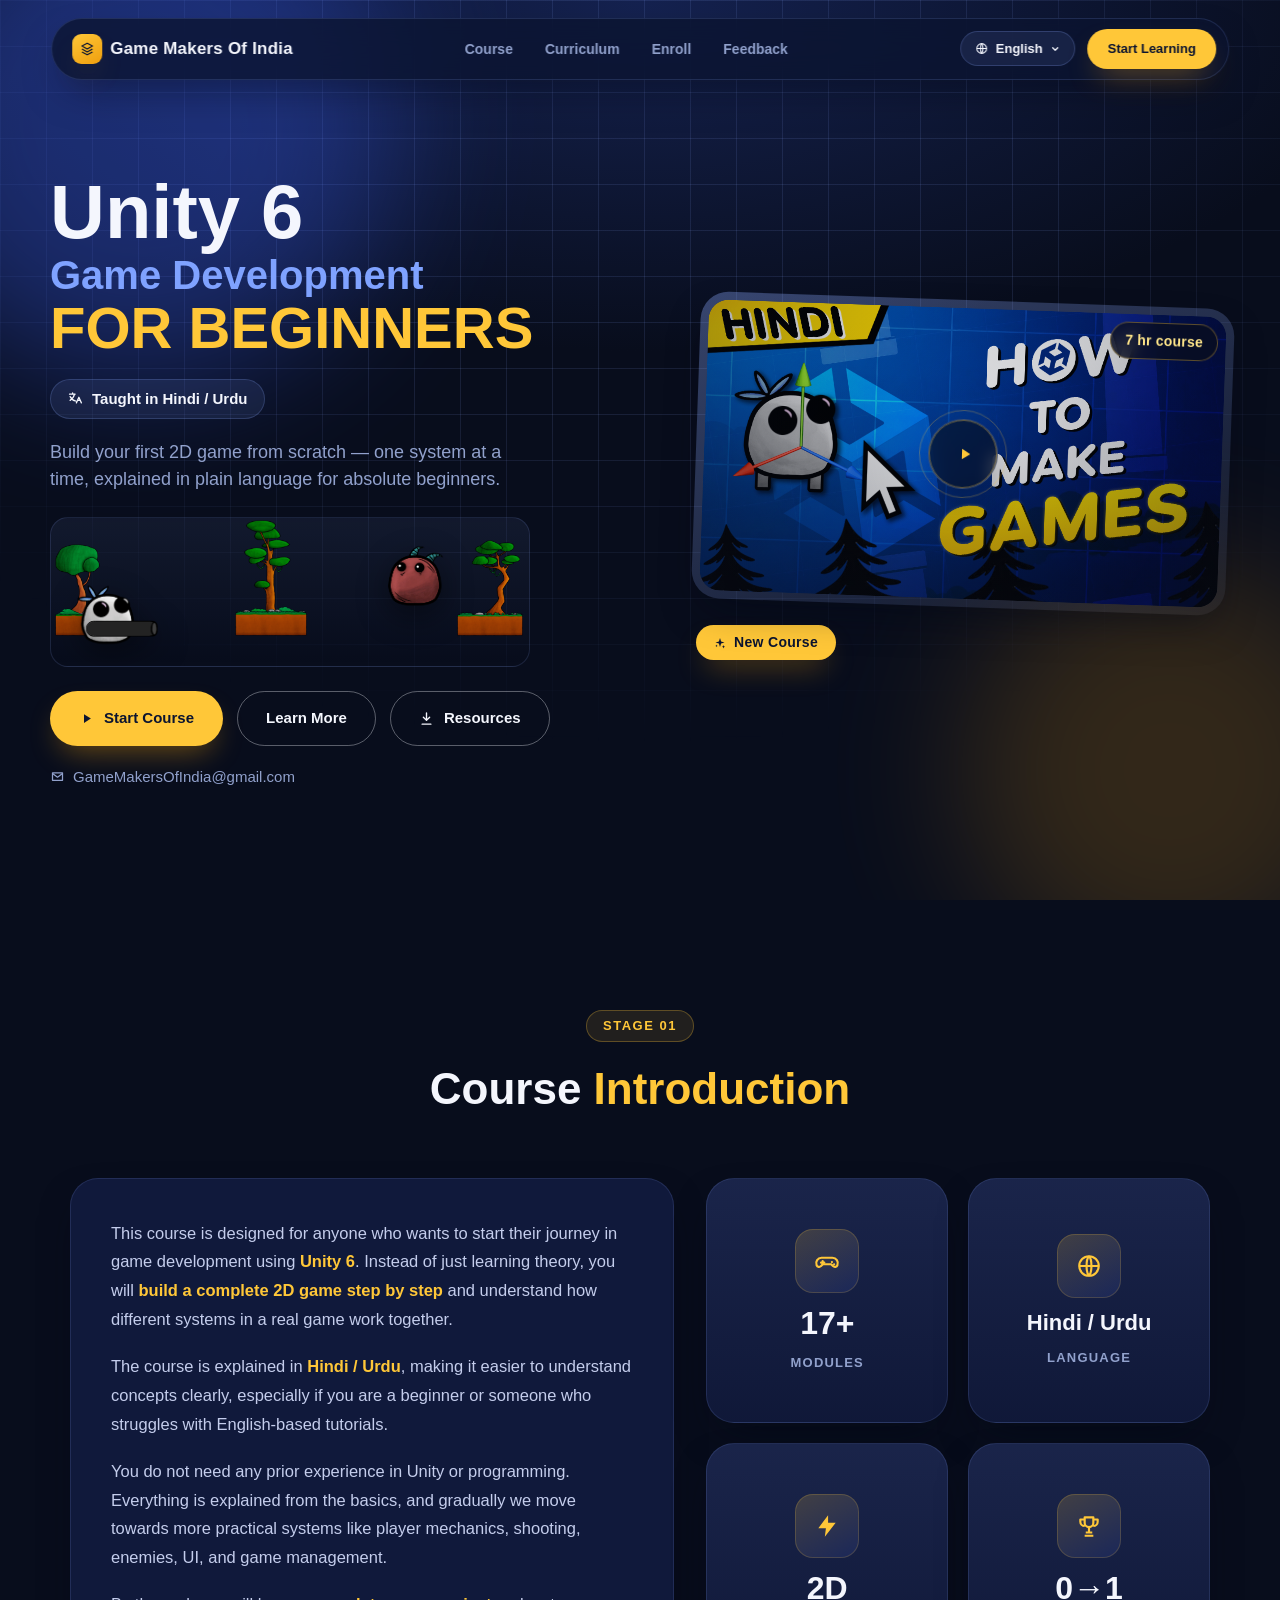
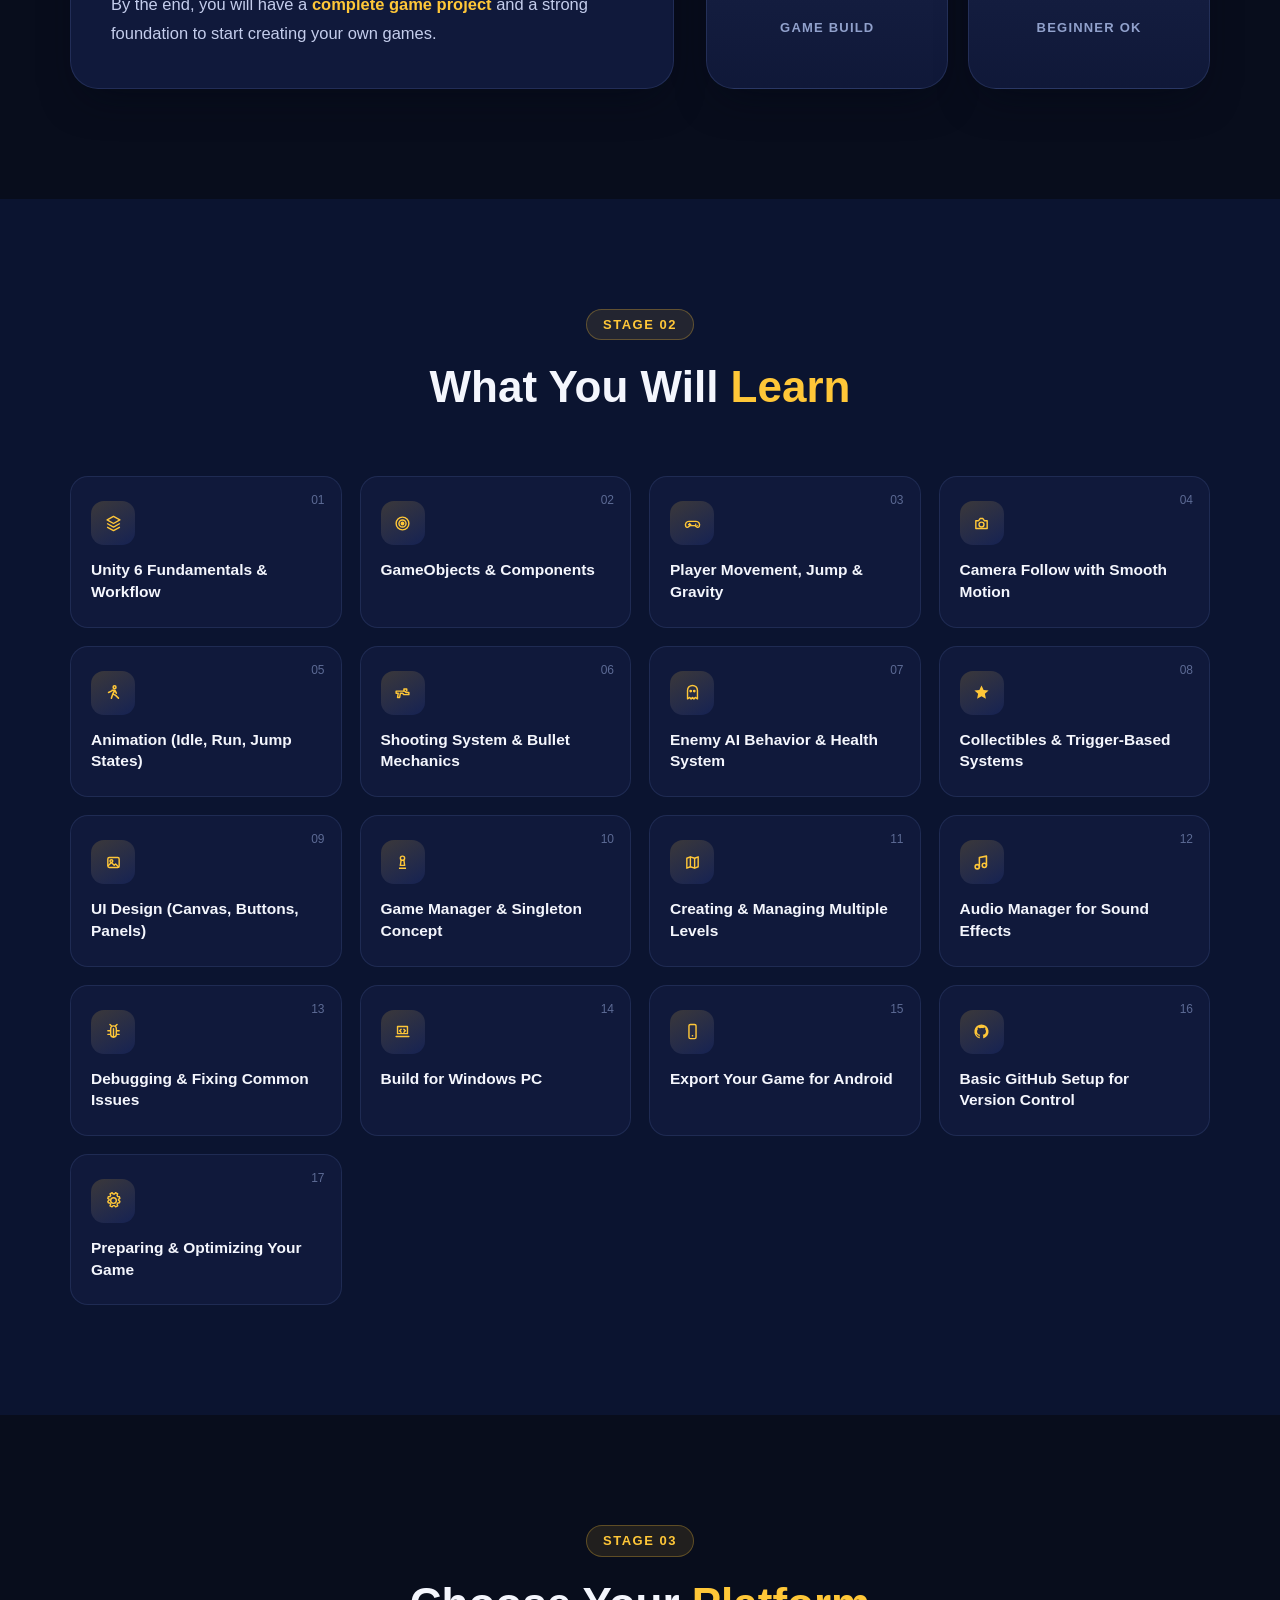
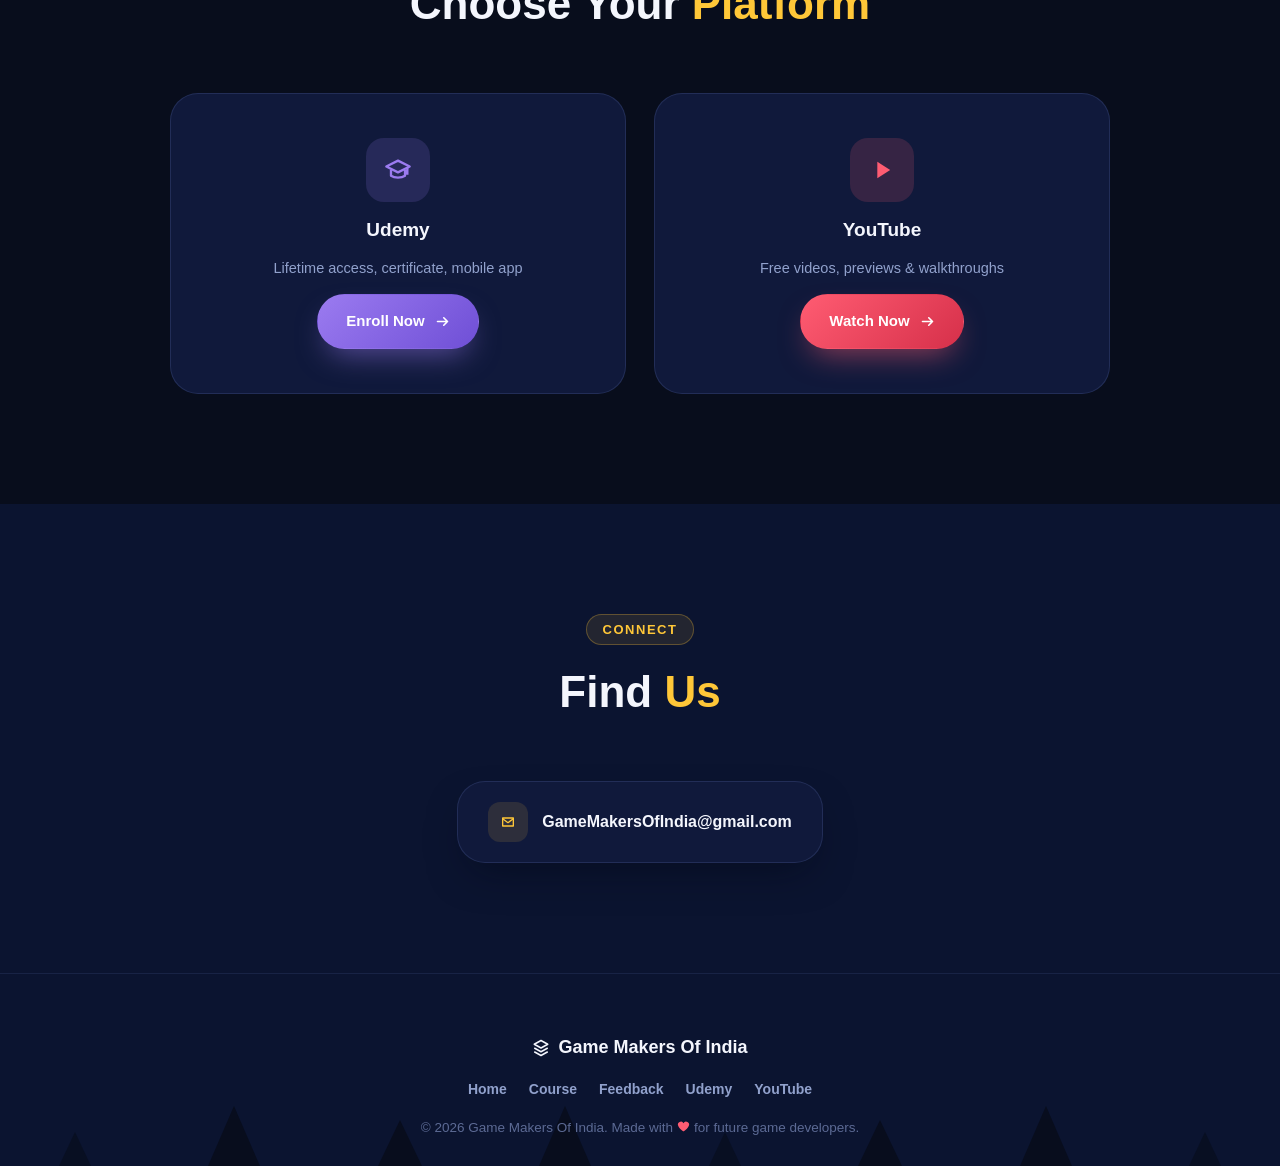
==== commit 245a696e: "Update index.html" ====
--- a/index.html
+++ b/index.html
@@ -299,7 +299,6 @@
         <a href="./index.html" data-i18n="footerHome">Home</a>
         <a href="./index.html#course" data-i18n="navCourse">Course</a>
         <a href="./pages/feedback.html" data-i18n="navFeedback">Feedback</a>
-        <a href="./pages/thankyou.html" data-i18n="footerThankYou">Thank You</a>
         <a href="https://www.udemy.com/course/unity-6-game-development-full-course-in-hindi-urdu/?referralCode=447D1B73BFA11FF35E85" target="_blank" rel="noopener">Udemy</a>
         <a href="https://www.youtube.com/@GameMakersOfIndia" target="_blank" rel="noopener">YouTube</a>
       </div>
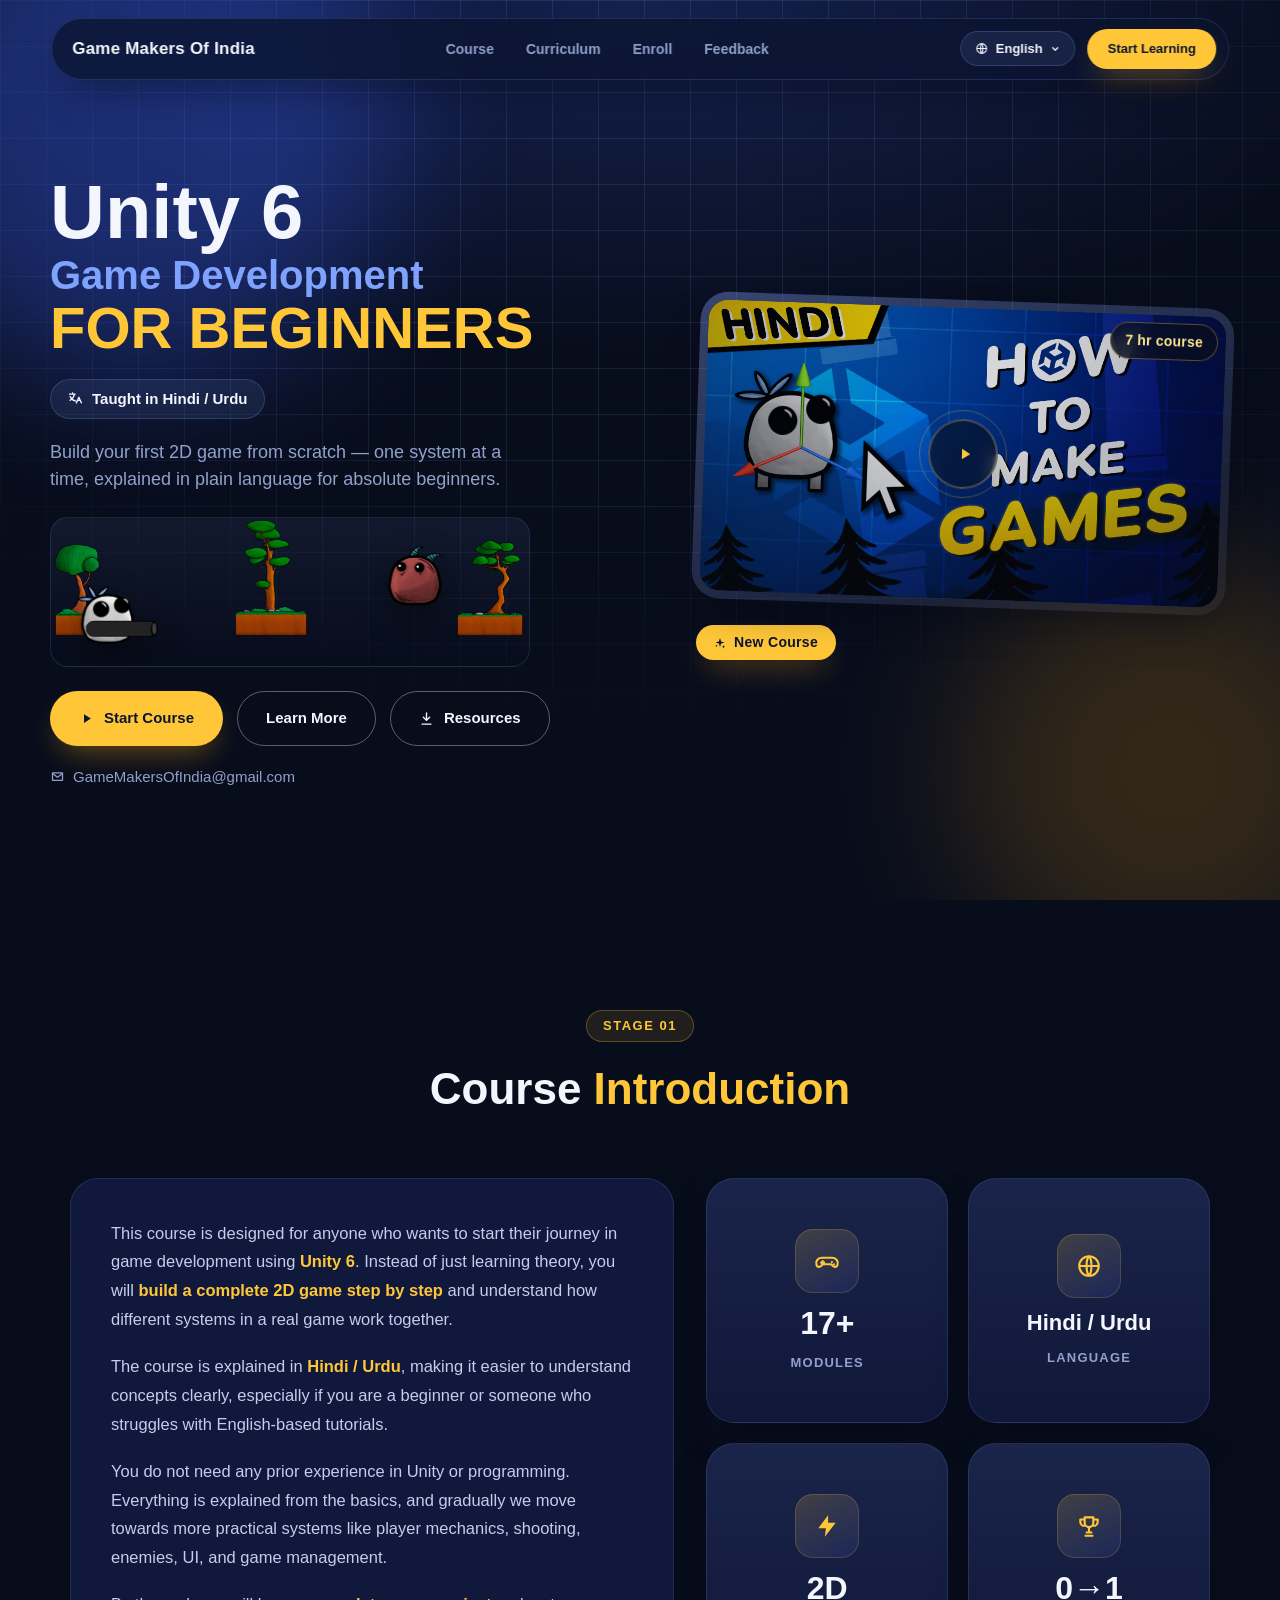
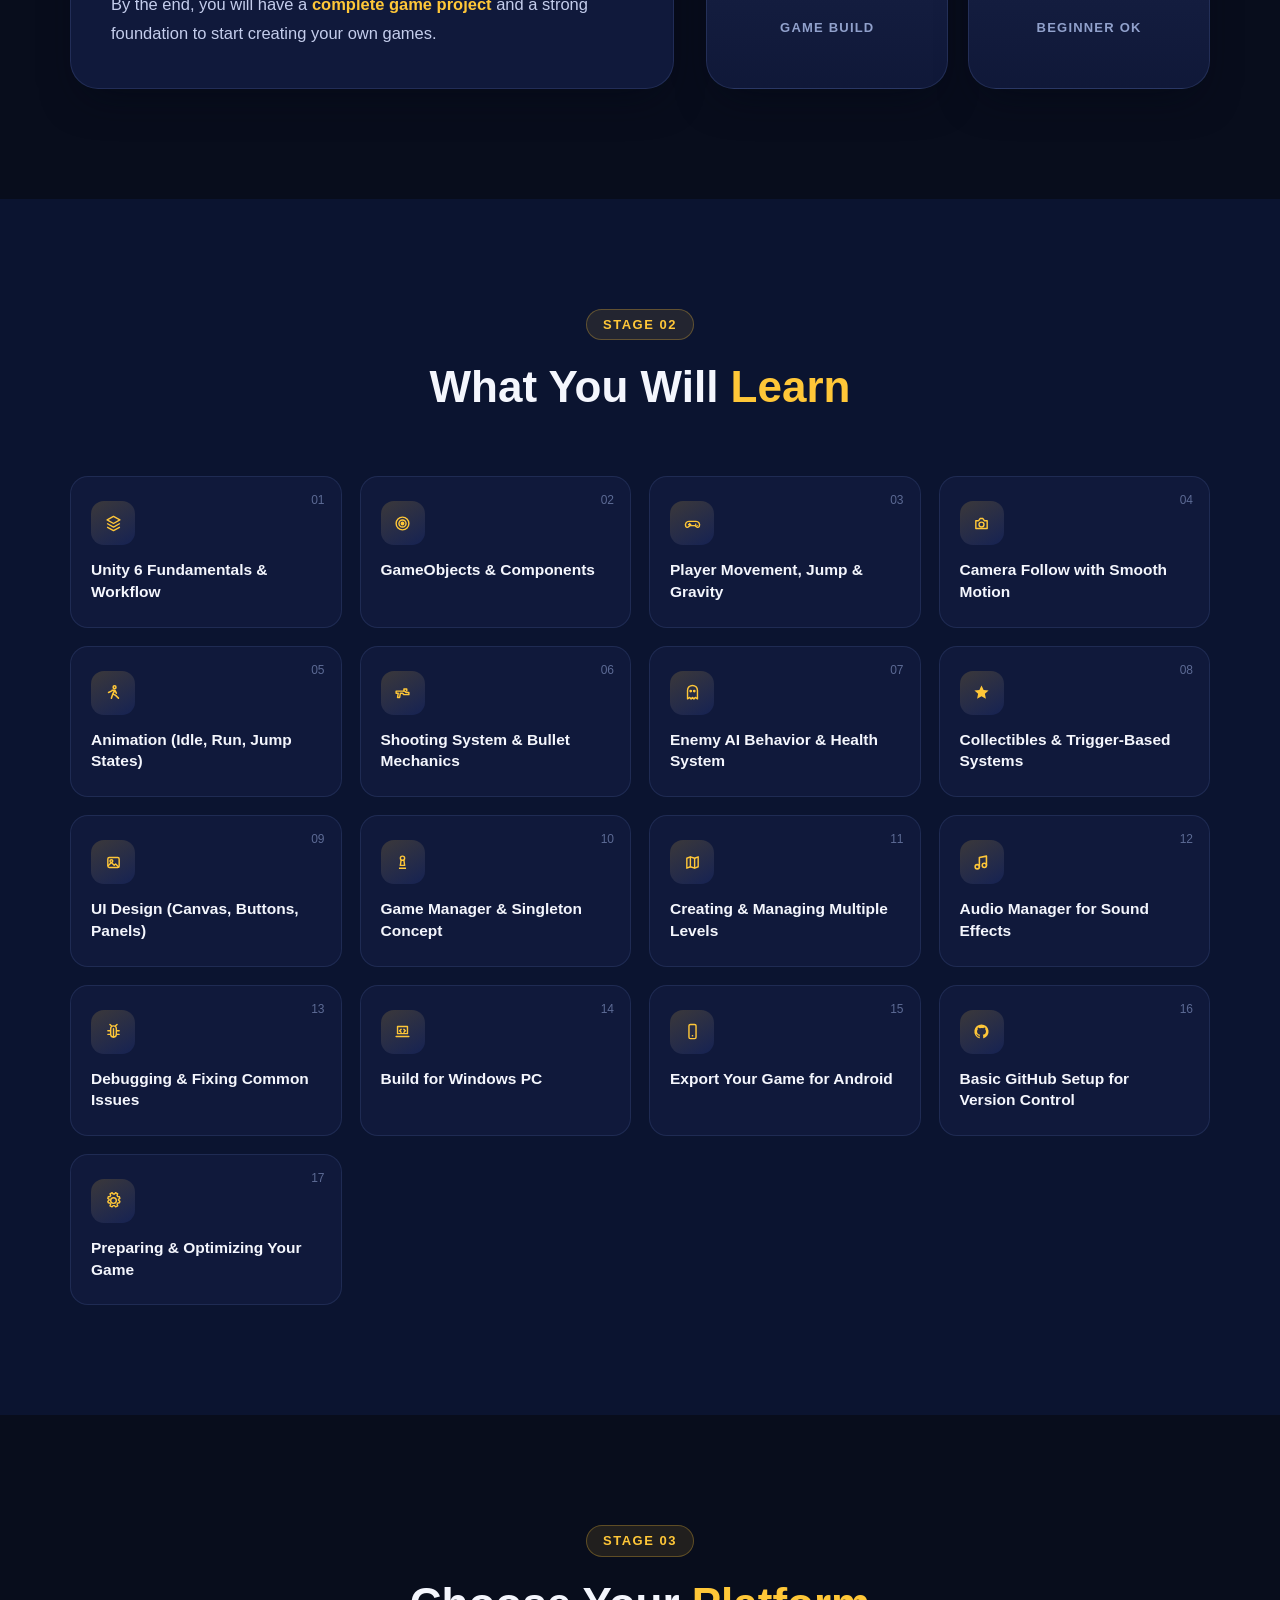
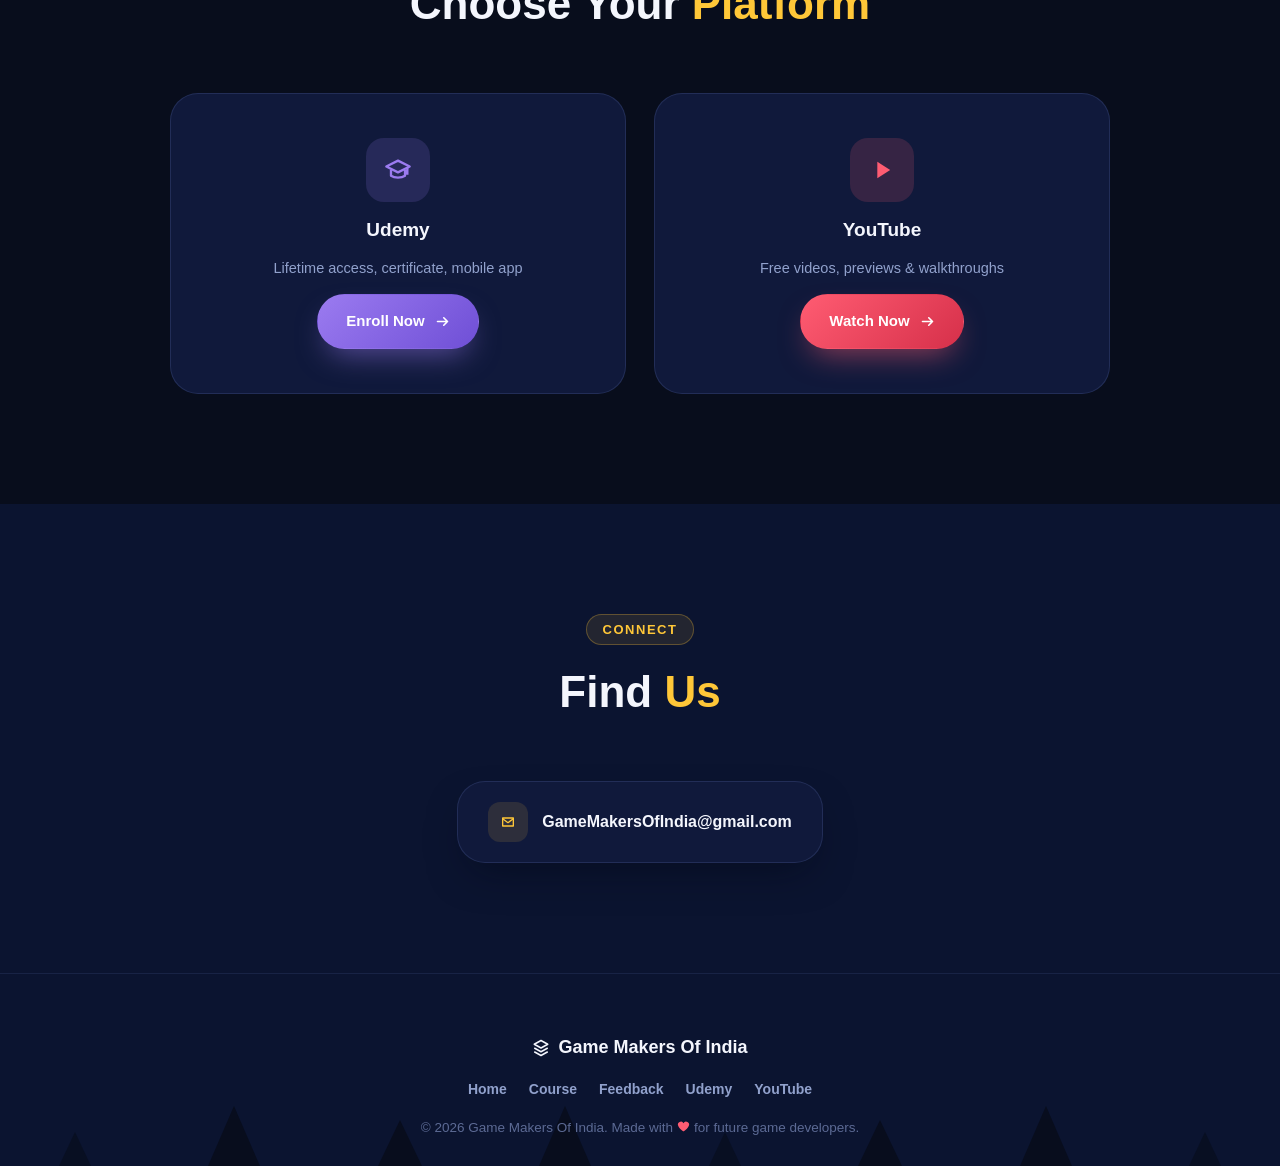
==== commit 01c01b19: "Update index.html" ====
--- a/index.html
+++ b/index.html
@@ -18,7 +18,7 @@
        NAV BAR
   ========================================== -->
   <nav class="site-nav">
-    <div class="nav-logo"><span class="logo-mark"><i class="fa-solid fa-cubes-stacked"></i></span> Game Makers Of India</div>
+    <div class="nav-logo"> Game Makers Of India</div>
     <ul class="nav-links">
       <li><a href="#course" data-i18n="navCourse">Course</a></li>
       <li><a href="#learn" data-i18n="navCurriculum">Curriculum</a></li>
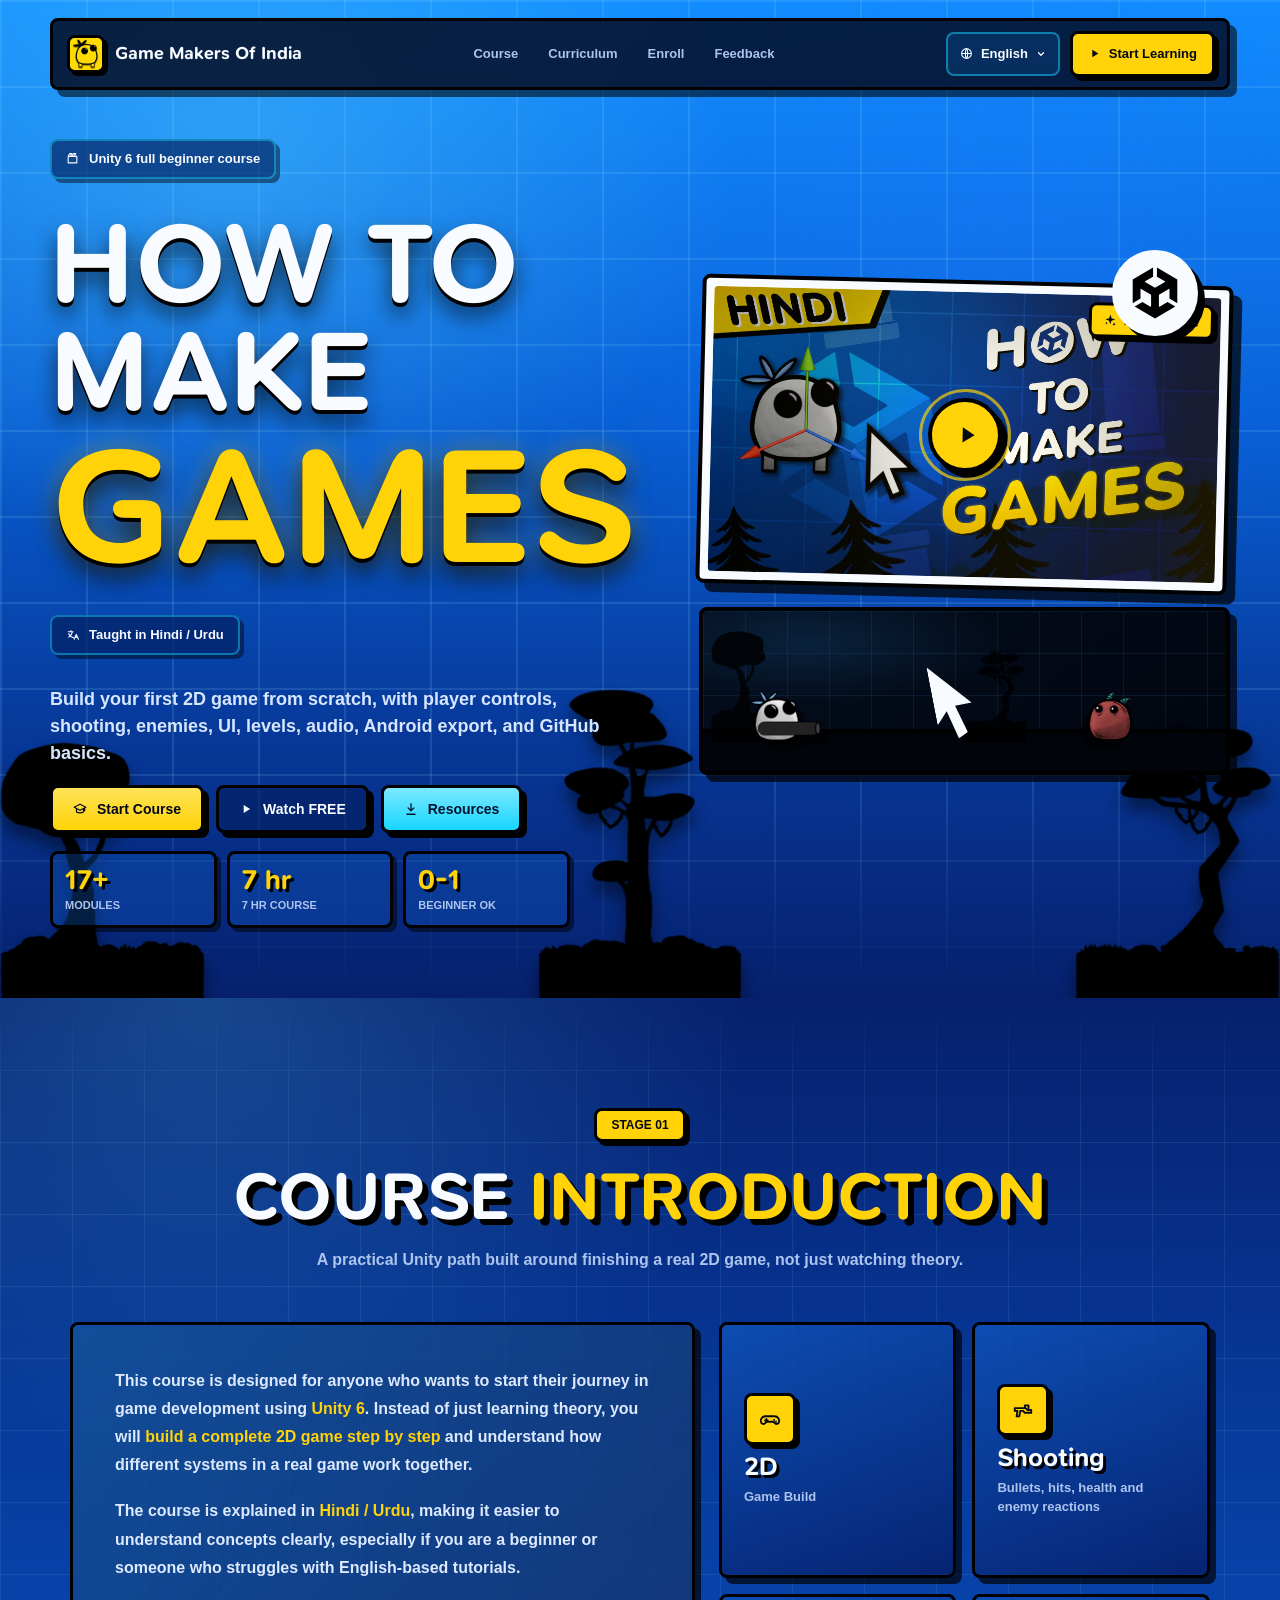
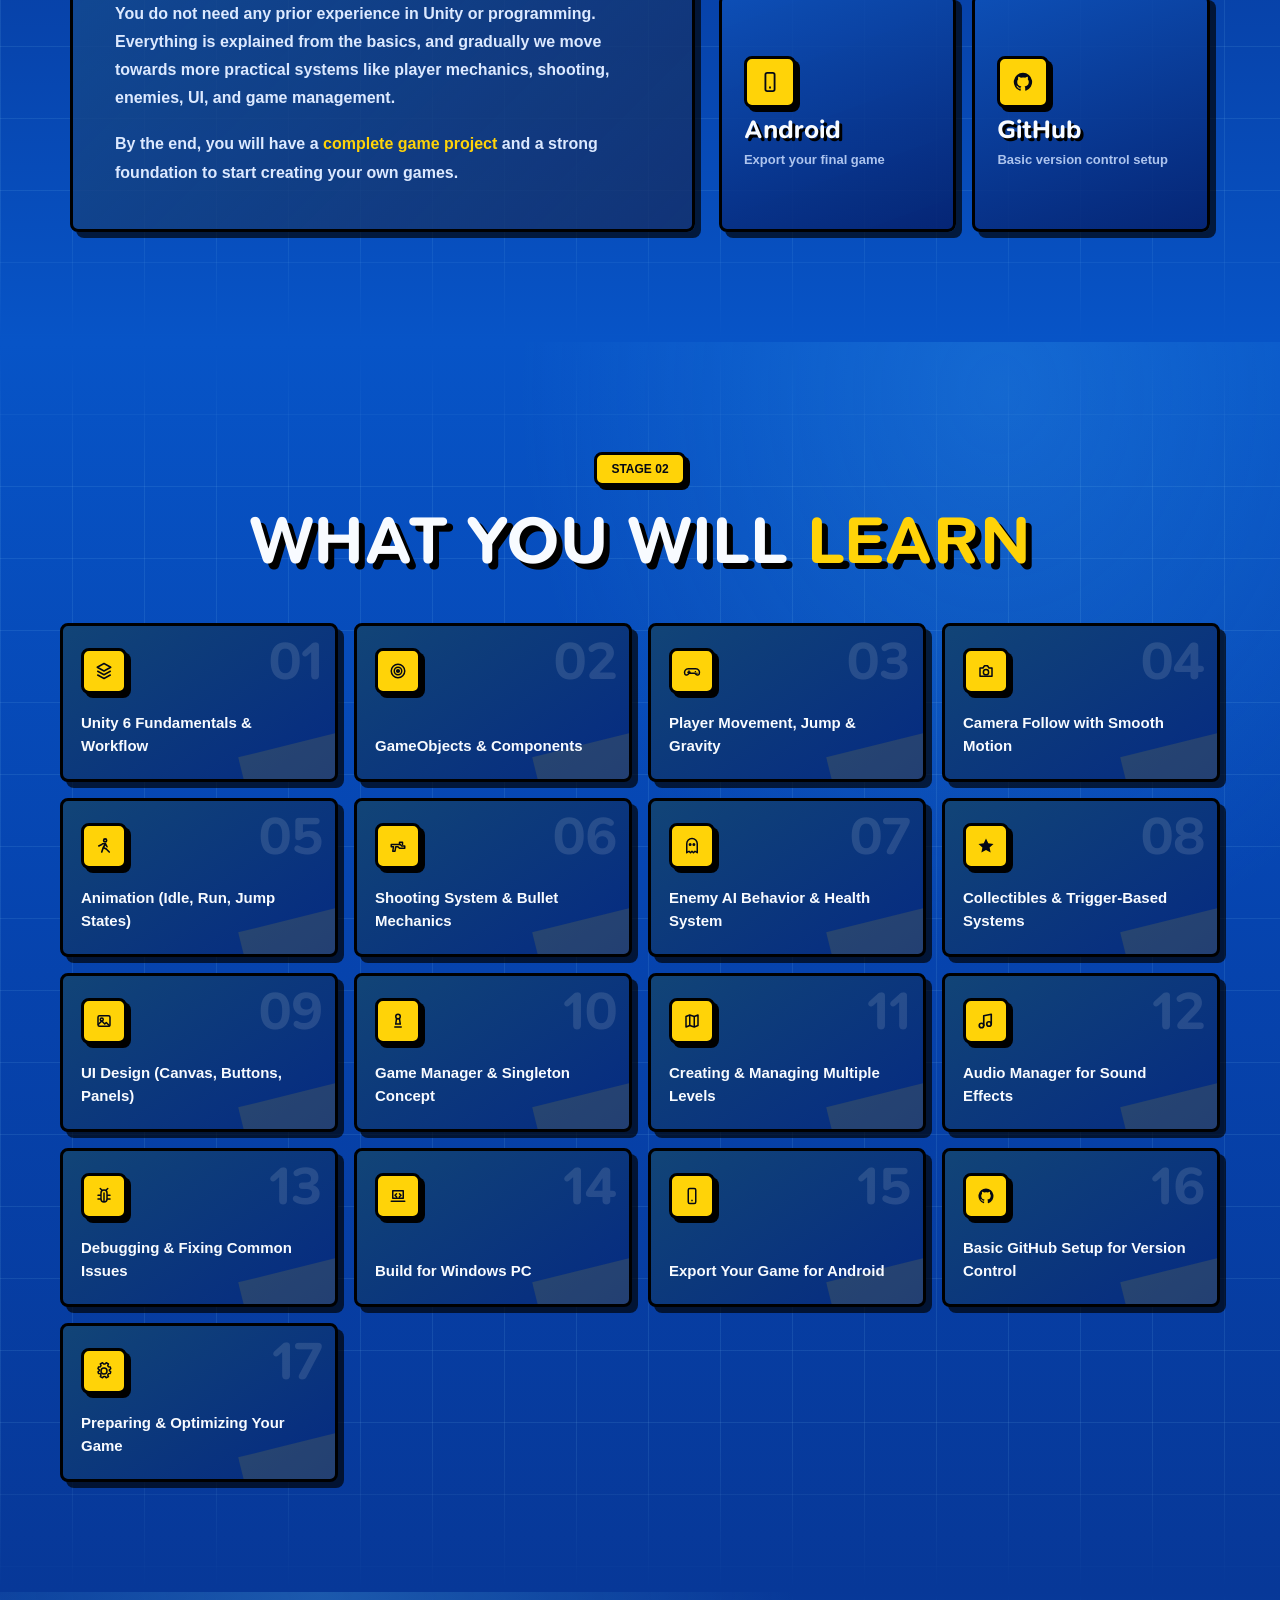
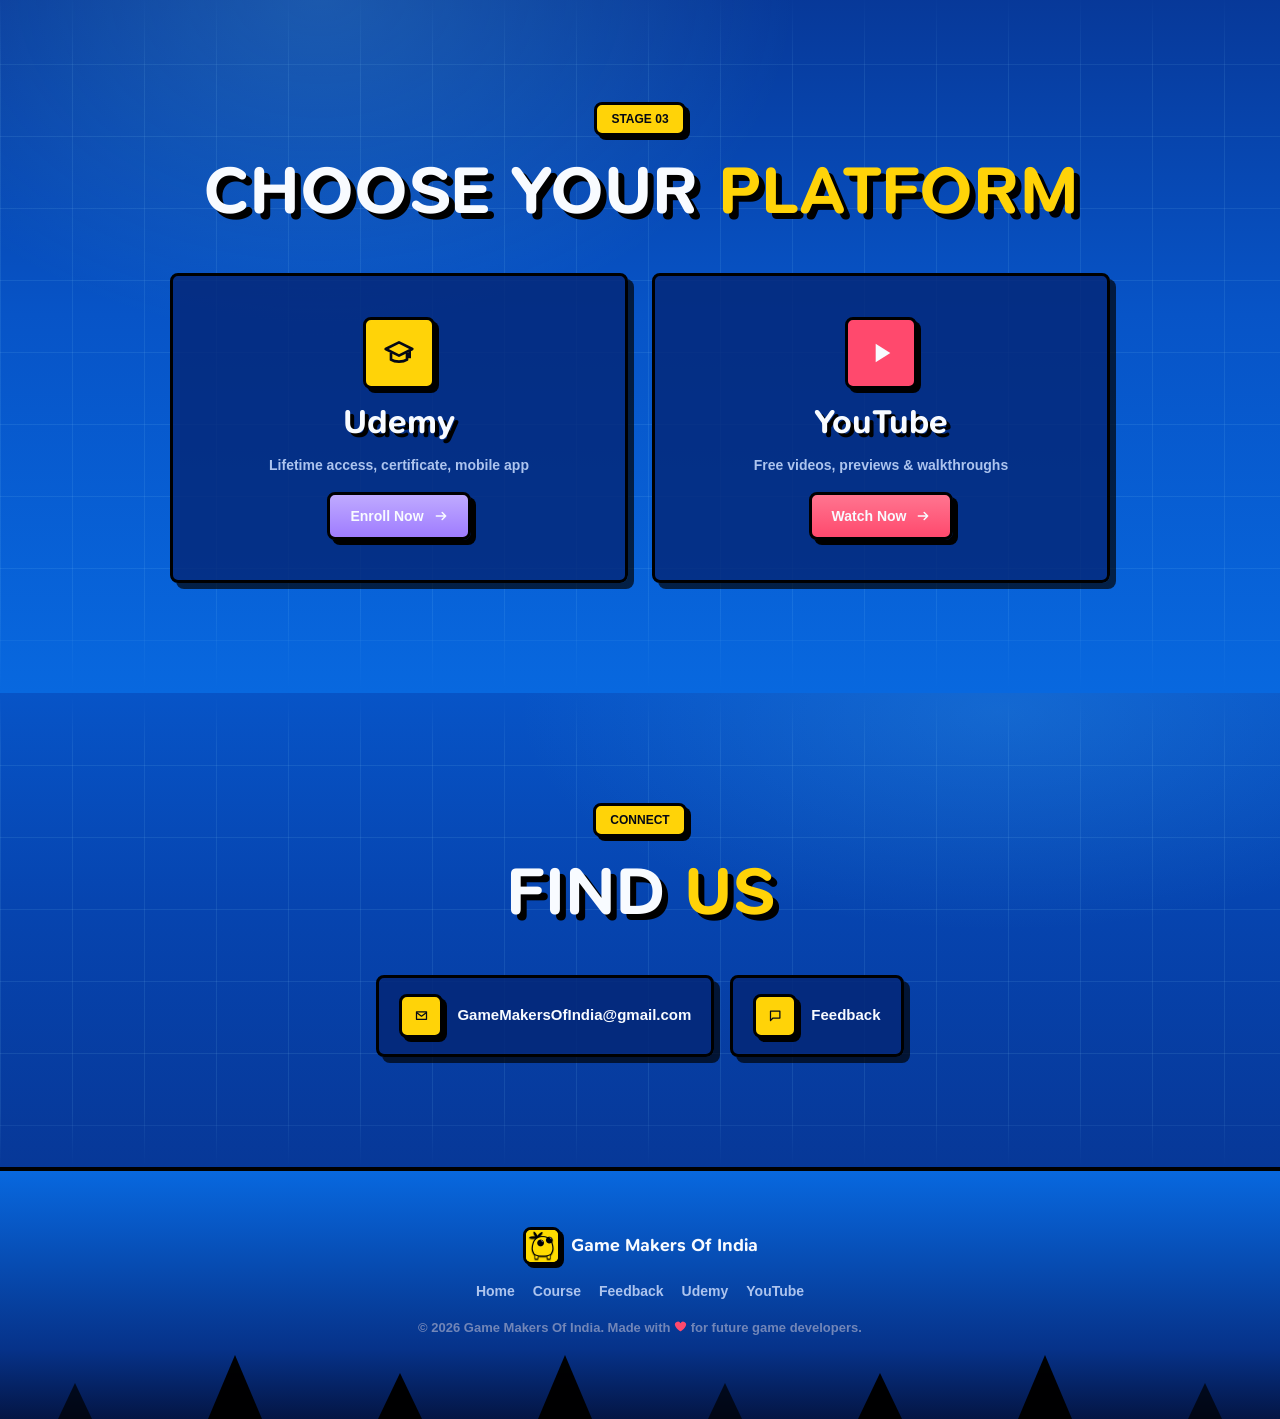
==== commit 1872d98f: "." ====
--- a/index.html
+++ b/index.html
@@ -1,24 +1,24 @@
-﻿<!DOCTYPE html>
-<html lang="en"><head><meta http-equiv="Content-Type" content="text/html; charset=UTF-8"><style>body {transition: opacity ease-in 0.2s; } 
-body[unresolved] {opacity: 0; display: block; overflow: hidden; position: relative; } 
-</style>
-  
+<!DOCTYPE html>
+<html lang="en">
+<head>
+  <meta charset="UTF-8">
   <meta name="viewport" content="width=device-width, initial-scale=1.0">
-  <title>Game Makers Of India – Unity 6 Course</title>
+  <title>Game Makers Of India - Unity 6 Course</title>
+  <link rel="icon" type="image/png" href="./assets/site-icon.png">
+  <link rel="apple-touch-icon" href="./assets/site-icon.png">
   <link rel="stylesheet" href="./assets/style.css">
-  <!-- Display + body fonts -->
   <link href="./assets/css2" rel="stylesheet">
-  <!-- Font Awesome icons -->
   <link rel="stylesheet" href="./assets/all.min.css">
   <link rel="stylesheet" href="./assets/icons-fallback.css">
 </head>
 <body>
 
-  <!-- ==========================================
-       NAV BAR
-  ========================================== -->
-  <nav class="site-nav">
-    <div class="nav-logo"> Game Makers Of India</div>
+  <nav class="site-nav" aria-label="Primary navigation">
+    <a href="#top" class="nav-logo" aria-label="Game Makers Of India home">
+      <span class="logo-mark"><img src="./assets/site-icon.png" alt=""></span>
+      <span>Game Makers Of India</span>
+    </a>
+
     <ul class="nav-links">
       <li><a href="#course" data-i18n="navCourse">Course</a></li>
       <li><a href="#learn" data-i18n="navCurriculum">Curriculum</a></li>
@@ -29,272 +29,223 @@
     <div class="nav-right">
       <div class="lang-switch" id="langSwitch">
         <button type="button" class="lang-btn" id="langSwitchBtn" aria-haspopup="listbox" aria-expanded="false">
-          <i class="fa-solid fa-globe"></i>
+          <i class="fa-solid fa-globe" aria-hidden="true"></i>
           <span id="langSwitchLabel">English</span>
-          <i class="fa-solid fa-chevron-down lang-caret"></i>
+          <i class="fa-solid fa-chevron-down lang-caret" aria-hidden="true"></i>
         </button>
         <ul class="lang-menu" id="langMenu" role="listbox">
           <li role="option" data-lang="en" aria-selected="true">English</li>
           <li role="option" data-lang="hi" aria-selected="false">हिंदी (Hindi)</li>
         </ul>
       </div>
-      <a href="#platforms" class="nav-cta" data-i18n="navStart">Start Learning</a>
+      <a href="#platforms" class="nav-cta"><i class="fa-solid fa-play" aria-hidden="true"></i><span data-i18n="navStart">Start Learning</span></a>
     </div>
   </nav>
 
-  <!-- ==========================================
-       HERO SECTION
-  ========================================== -->
-  <section class="hero">
-    <div class="grid-backdrop"></div>
-    <div class="glow-blob gb-1"></div>
-    <div class="glow-blob gb-2"></div>
-
-    <div class="hero-inner">
-
-      <div class="hero-content">
-        <h1 class="hero-title">
-          <span class="title-line1">Unity 6</span>
-          <span class="title-line2" data-i18n="heroLine2">Game Development</span>
-          <span class="title-line3" data-i18n="heroLine3">for beginners</span>
-        </h1>
-        <p class="hero-lang"><i class="fa-solid fa-language"></i> <span data-i18n="heroLang">Taught in Hindi / Urdu</span></p>
-        <p class="hero-sub" data-i18n="heroSub">Build your first 2D game from scratch — one system at a time, explained in plain language for absolute beginners.</p>
-
-        <!-- Character showcase -->
-        <div class="hero-showcase">
-          <img src="./assets/platform-tree-1.png" alt="" class="showcase-tree tree-1" aria-hidden="true">
-          <img src="./assets/platform-tree-2.png" alt="" class="showcase-tree tree-2" aria-hidden="true">
-          <img src="./assets/platform-tree-3.png" alt="" class="showcase-tree tree-3" aria-hidden="true">
-          <div class="showcase-char" id="heroChar">
-            <img src="./assets/player.png" alt="Player character" class="sprite-img player-sprite">
-            <span class="muzzle-flash"></span>
-            <span class="bullet"></span>
-          </div>
-          <div class="showcase-char enemy-char" id="enemyChar">
-            <img src="./assets/enemy.png" alt="Enemy character" class="sprite-img enemy-sprite">
-            <span class="hit-flash"></span>
-          </div>
-        </div>
-
-        <div class="hero-cta">
-          <a href="#platforms" class="btn btn-yellow"><i class="fa-solid fa-play"></i> <span data-i18n="heroCtaStart">Start Course</span></a>
-          <a href="#course" class="btn btn-outline" data-i18n="heroCtaLearnMore">Learn More</a>
-          <a href="https://tinyurl.com/assetpack" target="_blank" rel="noopener" class="btn btn-outline"><i class="fa-solid fa-download"></i> <span data-i18n="heroCtaResources">Resources</span></a>
-        </div>
-
-        <div class="hero-email">
-          <i class="fa-solid fa-envelope"></i>
-          <a href="mailto:gamemakersofindia@gmail.com">GameMakersOfIndia@gmail.com</a>
-        </div>
-      </div>
-
-      <!-- Course thumbnail sits above the "New Course" badge -->
-      <div class="hero-media">
-        <div class="thumb-frame">
-          <span class="thumb-chip" data-i18n="thumbChip">7 hr course</span>
-          <div class="thumb-media-box">
-            <img src="./assets/course-thumbnail.png" alt="How to make games — Unity 6 course thumbnail">
-            <a href="https://youtu.be/r8K5RPaMz9o" target="_blank" rel="noopener" class="play-btn" id="playVideoBtn" aria-label="Watch course preview on YouTube">
-              <span class="play-btn-ring"></span>
-              <i class="fa-solid fa-play"></i>
-            </a>
-          </div>
-        </div>
-        <span class="hero-badge"><i class="fa-solid fa-sparkles"></i> <span data-i18n="heroBadge">New Course</span></span>
-      </div>
-
-    </div>
-  </section>
-
-  <!-- ==========================================
-       COURSE INTRO SECTION
-  ========================================== -->
-  <section class="section" id="course">
-    <div class="section-header">
-      <span class="eyebrow" data-i18n="stage01">Stage 01</span>
-      <h2 class="section-title" data-i18n-html="introTitle">Course <span class="accent">Introduction</span></h2>
-    </div>
-
-    <div class="intro-grid">
-      <div class="intro-text panel reveal visible">
-        <p data-i18n-html="introP1">
-          This course is designed for anyone who wants to start their journey in
-          game development using <span class="highlight">Unity 6</span>. Instead of
-          just learning theory, you will <span class="highlight">build a complete 2D
-          game step by step</span> and understand how different systems in a real
-          game work together.
-        </p>
-        <p data-i18n-html="introP2">
-          The course is explained in <span class="highlight">Hindi / Urdu</span>,
-          making it easier to understand concepts clearly, especially if you are a
-          beginner or someone who struggles with English-based tutorials.
-        </p>
-        <p data-i18n-html="introP3">
-          You do not need any prior experience in Unity or programming. Everything
-          is explained from the basics, and gradually we move towards more practical
-          systems like player mechanics, shooting, enemies, UI, and game management.
-        </p>
-        <p data-i18n-html="introP4">
-          By the end, you will have a <span class="highlight">complete game project</span>
-          and a strong foundation to start creating your own games.
-        </p>
-      </div>
-
-      <div class="intro-stats">
-        <div class="stat-card panel reveal visible">
-          <div class="stat-icon"><i class="fa-solid fa-gamepad"></i></div>
-          <div class="stat-num">17+</div>
-          <div class="stat-label" data-i18n="statModules">Modules</div>
-        </div>
-        <div class="stat-card panel reveal visible">
-          <div class="stat-icon"><i class="fa-solid fa-globe"></i></div>
-          <div class="stat-num lang-full" data-i18n="statLangFull">Hindi / Urdu</div>
-          <div class="stat-label" data-i18n="statLanguage">Language</div>
-        </div>
-        <div class="stat-card panel reveal visible">
-          <div class="stat-icon"><i class="fa-solid fa-bolt"></i></div>
-          <div class="stat-num">2D</div>
-          <div class="stat-label" data-i18n="statGameBuild">Game Build</div>
-        </div>
-        <div class="stat-card panel reveal visible">
-          <div class="stat-icon"><i class="fa-solid fa-trophy"></i></div>
-          <div class="stat-num">0→1</div>
-          <div class="stat-label" data-i18n="statBeginnerOk">Beginner OK</div>
-        </div>
-      </div>
-    </div>
-  </section>
-
-  <!-- ==========================================
-       WHAT YOU WILL LEARN
-  ========================================== -->
-  <section class="section section-alt" id="learn">
-    <div class="section-header">
-      <span class="eyebrow" data-i18n="stage02">Stage 02</span>
-      <h2 class="section-title" data-i18n-html="learnTitle">What You Will <span class="accent">Learn</span></h2>
-    </div>
-
-    <div class="learn-grid">
-      <div class="learn-card reveal visible" data-item="01">
-        <div class="card-icon"><i class="fa-solid fa-cubes"></i></div>
-        <div class="card-title" data-i18n="card01">Unity 6 Fundamentals &amp; Workflow</div>
-      </div>
-      <div class="learn-card reveal visible" data-item="02">
-        <div class="card-icon"><i class="fa-solid fa-bullseye"></i></div>
-        <div class="card-title" data-i18n="card02">GameObjects &amp; Components</div>
-      </div>
-      <div class="learn-card reveal visible" data-item="03">
-        <div class="card-icon"><i class="fa-solid fa-gamepad"></i></div>
-        <div class="card-title" data-i18n="card03">Player Movement, Jump &amp; Gravity</div>
-      </div>
-      <div class="learn-card reveal visible" data-item="04">
-        <div class="card-icon"><i class="fa-solid fa-camera"></i></div>
-        <div class="card-title" data-i18n="card04">Camera Follow with Smooth Motion</div>
-      </div>
-      <div class="learn-card reveal visible" data-item="05">
-        <div class="card-icon"><i class="fa-solid fa-person-running"></i></div>
-        <div class="card-title" data-i18n="card05">Animation (Idle, Run, Jump States)</div>
-      </div>
-      <div class="learn-card reveal visible" data-item="06">
-        <div class="card-icon"><i class="fa-solid fa-gun"></i></div>
-        <div class="card-title" data-i18n="card06">Shooting System &amp; Bullet Mechanics</div>
-      </div>
-      <div class="learn-card reveal visible" data-item="07">
-        <div class="card-icon"><i class="fa-solid fa-ghost"></i></div>
-        <div class="card-title" data-i18n="card07">Enemy AI Behavior &amp; Health System</div>
-      </div>
-      <div class="learn-card reveal visible" data-item="08">
-        <div class="card-icon"><i class="fa-solid fa-star"></i></div>
-        <div class="card-title" data-i18n="card08">Collectibles &amp; Trigger-Based Systems</div>
-      </div>
-      <div class="learn-card reveal visible" data-item="09">
-        <div class="card-icon"><i class="fa-solid fa-image"></i></div>
-        <div class="card-title" data-i18n="card09">UI Design (Canvas, Buttons, Panels)</div>
-      </div>
-      <div class="learn-card reveal visible" data-item="10">
-        <div class="card-icon"><i class="fa-solid fa-chess-pawn"></i></div>
-        <div class="card-title" data-i18n="card10">Game Manager &amp; Singleton Concept</div>
-      </div>
-      <div class="learn-card reveal visible" data-item="11">
-        <div class="card-icon"><i class="fa-solid fa-map"></i></div>
-        <div class="card-title" data-i18n="card11">Creating &amp; Managing Multiple Levels</div>
-      </div>
-      <div class="learn-card reveal visible" data-item="12">
-        <div class="card-icon"><i class="fa-solid fa-music"></i></div>
-        <div class="card-title" data-i18n="card12">Audio Manager for Sound Effects</div>
-      </div>
-      <div class="learn-card reveal visible" data-item="13">
-        <div class="card-icon"><i class="fa-solid fa-bug"></i></div>
-        <div class="card-title" data-i18n="card13">Debugging &amp; Fixing Common Issues</div>
-      </div>
-      <div class="learn-card reveal visible" data-item="14">
-        <div class="card-icon"><i class="fa-solid fa-laptop-code"></i></div>
-        <div class="card-title" data-i18n="card14">Build for Windows PC</div>
-      </div>
-      <div class="learn-card reveal visible" data-item="15">
-        <div class="card-icon"><i class="fa-solid fa-mobile-screen"></i></div>
-        <div class="card-title" data-i18n="card15">Export Your Game for Android</div>
-      </div>
-      <div class="learn-card reveal visible" data-item="16">
-        <div class="card-icon"><i class="fa-brands fa-github"></i></div>
-        <div class="card-title" data-i18n="card16">Basic GitHub Setup for Version Control</div>
-      </div>
-      <div class="learn-card reveal visible" data-item="17">
-        <div class="card-icon"><i class="fa-solid fa-gear"></i></div>
-        <div class="card-title" data-i18n="card17">Preparing &amp; Optimizing Your Game</div>
-      </div>
-    </div>
-  </section>
-
-  <!-- ==========================================
-       PLATFORMS / ENROLL
-  ========================================== -->
-  <section class="section" id="platforms">
-    <div class="section-header">
-      <span class="eyebrow" data-i18n="stage03">Stage 03</span>
-      <h2 class="section-title" data-i18n-html="platformTitle">Choose Your <span class="accent">Platform</span></h2>
-    </div>
-
-    <div class="platform-grid">
-      <a href="https://www.udemy.com/course/unity-6-game-development-full-course-in-hindi-urdu/?referralCode=447D1B73BFA11FF35E85" class="platform-card udemy reveal visible" title="Enroll on Udemy" target="_blank" rel="noopener">
-        <div class="platform-icon"><i class="fa-solid fa-graduation-cap"></i></div>
-        <div class="platform-name">Udemy</div>
-        <div class="platform-desc" data-i18n="udemyDesc">Lifetime access, certificate, mobile app</div>
-        <div class="btn btn-purple"><span data-i18n="enrollNow">Enroll Now</span> <i class="fa-solid fa-arrow-right"></i></div>
-      </a>
-
-      <a href="https://www.youtube.com/@GameMakersOfIndia" class="platform-card youtube reveal visible" title="Watch on YouTube" target="_blank" rel="noopener">
-        <div class="platform-icon"><i class="fa-brands fa-youtube"></i></div>
-        <div class="platform-name">YouTube</div>
-        <div class="platform-desc" data-i18n="youtubeDesc">Free videos, previews &amp; walkthroughs</div>
-        <div class="btn btn-coral"><span data-i18n="watchNow">Watch Now</span> <i class="fa-solid fa-arrow-right"></i></div>
-      </a>
-    </div>
-  </section>
-
-  <!-- ==========================================
-       CONTACT SECTION
-  ========================================== -->
-  <section class="section section-alt contact-section">
-    <div class="section-header">
-      <span class="eyebrow" data-i18n="connect">Connect</span>
-      <h2 class="section-title" data-i18n-html="findUsTitle">Find <span class="accent">Us</span></h2>
-    </div>
-    <div class="contact-row">
-      <div class="contact-item panel reveal visible">
-        <span class="c-icon"><i class="fa-solid fa-envelope"></i></span>
-        <a href="mailto:gamemakersofindia@gmail.com">GameMakersOfIndia@gmail.com</a>
-      </div>
-    </div>
-  </section>
-
-  <!-- ==========================================
-       FOOTER
-  ========================================== -->
+  <main id="top">
+    <section class="hero">
+      <div class="grid-backdrop" aria-hidden="true"></div>
+      <div class="hero-trees" aria-hidden="true">
+        <img src="./assets/platform-tree-1.png" alt="">
+        <img src="./assets/platform-tree-2.png" alt="">
+        <img src="./assets/platform-tree-3.png" alt="">
+      </div>
+
+      <div class="hero-inner">
+        <div class="hero-copy reveal visible">
+          <p class="hero-kicker"><i class="fa-solid fa-clapperboard" aria-hidden="true"></i><span data-i18n="heroKicker">Unity 6 full beginner course</span></p>
+          <h1 class="hero-title">
+            <span class="title-white" data-i18n="heroLine1">How to make</span>
+            <span class="title-yellow" data-i18n="heroLine2">Games</span>
+          </h1>
+          <p class="hero-lang"><i class="fa-solid fa-language" aria-hidden="true"></i><span data-i18n="heroLang">Taught in Hindi / Urdu</span></p>
+          <p class="hero-sub" data-i18n="heroSub">Build your first 2D game from scratch, with player controls, shooting, enemies, UI, levels, audio, Android export, and GitHub basics.</p>
+
+          <div class="hero-actions">
+            <a href="#platforms" class="btn btn-yellow"><i class="fa-solid fa-graduation-cap" aria-hidden="true"></i><span data-i18n="heroCtaStart">Start Course</span></a>
+            <a href="https://youtu.be/r8K5RPaMz9o" target="_blank" rel="noopener" class="btn btn-outline"><i class="fa-solid fa-play" aria-hidden="true"></i><span data-i18n="heroCtaPreview">Watch FREE</span></a>
+            <a href="https://tinyurl.com/assetpack" target="_blank" rel="noopener" class="btn btn-blue"><i class="fa-solid fa-download" aria-hidden="true"></i><span data-i18n="heroCtaResources">Resources</span></a>
+          </div>
+
+          <div class="hero-stats" aria-label="Course highlights">
+            <div>
+              <strong>17+</strong>
+              <span data-i18n="statModules">Modules</span>
+            </div>
+            <div>
+              <strong>7 hr</strong>
+              <span data-i18n="thumbChip">7 hr course</span>
+            </div>
+            <div>
+              <strong>0-1</strong>
+              <span data-i18n="statBeginnerOk">Beginner OK</span>
+            </div>
+          </div>
+        </div>
+
+        <div class="hero-visual reveal visible">
+          <div class="unity-orbit" aria-hidden="true">
+            <img src="./assets/unity-icon.svg" alt="">
+          </div>
+
+          <div class="thumb-frame">
+            <span class="thumb-chip"><i class="fa-solid fa-sparkles" aria-hidden="true"></i><span data-i18n="heroBadge">New Course</span></span>
+            <div class="thumb-media-box">
+              <img src="./assets/course-thumbnail.png" alt="How to make games course thumbnail">
+              <a href="https://youtu.be/r8K5RPaMz9o" target="_blank" rel="noopener" class="play-btn" aria-label="Watch course preview on YouTube">
+                <span class="play-btn-ring"></span>
+                <i class="fa-solid fa-play" aria-hidden="true"></i>
+              </a>
+            </div>
+          </div>
+
+          <div class="game-hit" aria-label="Player shooting enemy animation">
+            <div class="game-ground"></div>
+            <img src="./assets/platform-tree-1.png" alt="" class="stage-tree stage-tree-a" aria-hidden="true">
+            <img src="./assets/platform-tree-3.png" alt="" class="stage-tree stage-tree-b" aria-hidden="true">
+            <div class="player-unit">
+              <img src="./assets/player.png" alt="Player character">
+              <span class="muzzle-flash"></span>
+              <span class="bullet"></span>
+            </div>
+            <div class="enemy-unit">
+              <img src="./assets/enemy.png" alt="Enemy character">
+              <span class="hit-flash"></span>
+            </div>
+            <span class="cursor-arrow" aria-hidden="true"></span>
+          </div>
+        </div>
+      </div>
+    </section>
+
+    <section class="section course-section" id="course">
+      <div class="section-header reveal">
+        <span class="eyebrow" data-i18n="stage01">Stage 01</span>
+        <h2 class="section-title" data-i18n-html="introTitle">Course <span class="accent">Introduction</span></h2>
+        <p class="section-desc" data-i18n="introDesc">A practical Unity path built around finishing a real 2D game, not just watching theory.</p>
+      </div>
+
+      <div class="intro-layout">
+        <div class="intro-text panel reveal">
+          <p data-i18n-html="introP1">
+            This course is designed for anyone who wants to start their journey in
+            game development using <span class="highlight">Unity 6</span>. Instead of
+            just learning theory, you will <span class="highlight">build a complete 2D
+            game step by step</span> and understand how different systems in a real
+            game work together.
+          </p>
+          <p data-i18n-html="introP2">
+            The course is explained in <span class="highlight">Hindi / Urdu</span>,
+            making it easier to understand concepts clearly, especially if you are a
+            beginner or someone who struggles with English-based tutorials.
+          </p>
+          <p data-i18n-html="introP3">
+            You do not need any prior experience in Unity or programming. Everything
+            is explained from the basics, and gradually we move towards more practical
+            systems like player mechanics, shooting, enemies, UI, and game management.
+          </p>
+          <p data-i18n-html="introP4">
+            By the end, you will have a <span class="highlight">complete game project</span>
+            and a strong foundation to start creating your own games.
+          </p>
+        </div>
+
+        <div class="feature-stack">
+          <div class="feature-card reveal">
+            <span class="feature-icon"><i class="fa-solid fa-gamepad" aria-hidden="true"></i></span>
+            <strong>2D</strong>
+            <p data-i18n="statGameBuild">Game Build</p>
+          </div>
+          <div class="feature-card reveal">
+            <span class="feature-icon"><i class="fa-solid fa-gun" aria-hidden="true"></i></span>
+            <strong data-i18n="featureShooting">Shooting</strong>
+            <p data-i18n="featureShootingDesc">Bullets, hits, health and enemy reactions</p>
+          </div>
+          <div class="feature-card reveal">
+            <span class="feature-icon"><i class="fa-solid fa-mobile-screen" aria-hidden="true"></i></span>
+            <strong>Android</strong>
+            <p data-i18n="featureExport">Export your final game</p>
+          </div>
+          <div class="feature-card reveal">
+            <span class="feature-icon"><i class="fa-brands fa-github" aria-hidden="true"></i></span>
+            <strong>GitHub</strong>
+            <p data-i18n="featureGithub">Basic version control setup</p>
+          </div>
+        </div>
+      </div>
+    </section>
+
+    <section class="section section-alt" id="learn">
+      <div class="section-header reveal">
+        <span class="eyebrow" data-i18n="stage02">Stage 02</span>
+        <h2 class="section-title" data-i18n-html="learnTitle">What You Will <span class="accent">Learn</span></h2>
+      </div>
+
+      <div class="learn-grid">
+        <div class="learn-card reveal" data-item="01"><div class="card-icon"><i class="fa-solid fa-cubes" aria-hidden="true"></i></div><div class="card-title" data-i18n="card01">Unity 6 Fundamentals &amp; Workflow</div></div>
+        <div class="learn-card reveal" data-item="02"><div class="card-icon"><i class="fa-solid fa-bullseye" aria-hidden="true"></i></div><div class="card-title" data-i18n="card02">GameObjects &amp; Components</div></div>
+        <div class="learn-card reveal" data-item="03"><div class="card-icon"><i class="fa-solid fa-gamepad" aria-hidden="true"></i></div><div class="card-title" data-i18n="card03">Player Movement, Jump &amp; Gravity</div></div>
+        <div class="learn-card reveal" data-item="04"><div class="card-icon"><i class="fa-solid fa-camera" aria-hidden="true"></i></div><div class="card-title" data-i18n="card04">Camera Follow with Smooth Motion</div></div>
+        <div class="learn-card reveal" data-item="05"><div class="card-icon"><i class="fa-solid fa-person-running" aria-hidden="true"></i></div><div class="card-title" data-i18n="card05">Animation (Idle, Run, Jump States)</div></div>
+        <div class="learn-card reveal" data-item="06"><div class="card-icon"><i class="fa-solid fa-gun" aria-hidden="true"></i></div><div class="card-title" data-i18n="card06">Shooting System &amp; Bullet Mechanics</div></div>
+        <div class="learn-card reveal" data-item="07"><div class="card-icon"><i class="fa-solid fa-ghost" aria-hidden="true"></i></div><div class="card-title" data-i18n="card07">Enemy AI Behavior &amp; Health System</div></div>
+        <div class="learn-card reveal" data-item="08"><div class="card-icon"><i class="fa-solid fa-star" aria-hidden="true"></i></div><div class="card-title" data-i18n="card08">Collectibles &amp; Trigger-Based Systems</div></div>
+        <div class="learn-card reveal" data-item="09"><div class="card-icon"><i class="fa-solid fa-image" aria-hidden="true"></i></div><div class="card-title" data-i18n="card09">UI Design (Canvas, Buttons, Panels)</div></div>
+        <div class="learn-card reveal" data-item="10"><div class="card-icon"><i class="fa-solid fa-chess-pawn" aria-hidden="true"></i></div><div class="card-title" data-i18n="card10">Game Manager &amp; Singleton Concept</div></div>
+        <div class="learn-card reveal" data-item="11"><div class="card-icon"><i class="fa-solid fa-map" aria-hidden="true"></i></div><div class="card-title" data-i18n="card11">Creating &amp; Managing Multiple Levels</div></div>
+        <div class="learn-card reveal" data-item="12"><div class="card-icon"><i class="fa-solid fa-music" aria-hidden="true"></i></div><div class="card-title" data-i18n="card12">Audio Manager for Sound Effects</div></div>
+        <div class="learn-card reveal" data-item="13"><div class="card-icon"><i class="fa-solid fa-bug" aria-hidden="true"></i></div><div class="card-title" data-i18n="card13">Debugging &amp; Fixing Common Issues</div></div>
+        <div class="learn-card reveal" data-item="14"><div class="card-icon"><i class="fa-solid fa-laptop-code" aria-hidden="true"></i></div><div class="card-title" data-i18n="card14">Build for Windows PC</div></div>
+        <div class="learn-card reveal" data-item="15"><div class="card-icon"><i class="fa-solid fa-mobile-screen" aria-hidden="true"></i></div><div class="card-title" data-i18n="card15">Export Your Game for Android</div></div>
+        <div class="learn-card reveal" data-item="16"><div class="card-icon"><i class="fa-brands fa-github" aria-hidden="true"></i></div><div class="card-title" data-i18n="card16">Basic GitHub Setup for Version Control</div></div>
+        <div class="learn-card reveal" data-item="17"><div class="card-icon"><i class="fa-solid fa-gear" aria-hidden="true"></i></div><div class="card-title" data-i18n="card17">Preparing &amp; Optimizing Your Game</div></div>
+      </div>
+    </section>
+
+    <section class="section platforms-section" id="platforms">
+      <div class="section-header reveal">
+        <span class="eyebrow" data-i18n="stage03">Stage 03</span>
+        <h2 class="section-title" data-i18n-html="platformTitle">Choose Your <span class="accent">Platform</span></h2>
+      </div>
+
+      <div class="platform-grid">
+        <a href="https://www.udemy.com/course/unity-6-game-development-full-course-in-hindi-urdu/?referralCode=447D1B73BFA11FF35E85" class="platform-card udemy reveal" title="Enroll on Udemy" target="_blank" rel="noopener">
+          <div class="platform-icon"><i class="fa-solid fa-graduation-cap" aria-hidden="true"></i></div>
+          <div class="platform-name">Udemy</div>
+          <p class="platform-desc" data-i18n="udemyDesc">Lifetime access, certificate, mobile app</p>
+          <span class="btn btn-purple"><span data-i18n="enrollNow">Enroll Now</span><i class="fa-solid fa-arrow-right" aria-hidden="true"></i></span>
+        </a>
+
+        <a href="https://www.youtube.com/@GameMakersOfIndia" class="platform-card youtube reveal" title="Watch on YouTube" target="_blank" rel="noopener">
+          <div class="platform-icon"><i class="fa-brands fa-youtube" aria-hidden="true"></i></div>
+          <div class="platform-name">YouTube</div>
+          <p class="platform-desc" data-i18n="youtubeDesc">Free videos, previews &amp; walkthroughs</p>
+          <span class="btn btn-coral"><span data-i18n="watchNow">Watch Now</span><i class="fa-solid fa-arrow-right" aria-hidden="true"></i></span>
+        </a>
+      </div>
+    </section>
+
+    <section class="section section-alt contact-section">
+      <div class="section-header reveal">
+        <span class="eyebrow" data-i18n="connect">Connect</span>
+        <h2 class="section-title" data-i18n-html="findUsTitle">Find <span class="accent">Us</span></h2>
+      </div>
+      <div class="contact-row">
+        <a class="contact-item panel reveal" href="mailto:gamemakersofindia@gmail.com">
+          <span class="c-icon"><i class="fa-solid fa-envelope" aria-hidden="true"></i></span>
+          <span>GameMakersOfIndia@gmail.com</span>
+        </a>
+        <a class="contact-item panel reveal" href="./pages/feedback.html">
+          <span class="c-icon"><i class="fa-solid fa-message" aria-hidden="true"></i></span>
+          <span data-i18n="navFeedback">Feedback</span>
+        </a>
+      </div>
+    </section>
+  </main>
+
   <footer class="site-footer">
     <div class="footer-inner">
-      <div class="footer-logo"><i class="fa-solid fa-cubes-stacked"></i> Game Makers Of India</div>
+      <a href="#top" class="footer-logo"><span class="footer-logo-mark"><img src="./assets/site-icon.png" alt=""></span>Game Makers Of India</a>
       <div class="footer-links">
         <a href="./index.html" data-i18n="footerHome">Home</a>
         <a href="./index.html#course" data-i18n="navCourse">Course</a>
@@ -304,7 +255,7 @@
       </div>
       <p class="footer-copy" data-i18n-html="footerCopy">© 2026 Game Makers Of India. Made with <i class="fa-solid fa-heart"></i> for future game developers.</p>
     </div>
-    <div class="tree-row">
+    <div class="tree-row" aria-hidden="true">
       <div class="tree short"></div>
       <div class="tree tall"></div>
       <div class="tree"></div>
@@ -318,5 +269,5 @@
 
   <script src="./assets/main.js.download"></script>
   <script src="./assets/i18n.js"></script>
-
-</body></html>
+</body>
+</html>
--- a/assets/style.css
+++ b/assets/style.css
@@ -1,962 +1,1152 @@
 /* ============================================================
-   GAME MAKERS OF INDIA — MAIN STYLESHEET
-   A dark-navy, blueprint-grid design language pulled straight
-   from the course thumbnail: bold rounded type, a warm yellow
-   accent, soft glow shapes and rounded panels.
+   Game Makers Of India - thumbnail-inspired course site
    ============================================================ */
 
-/* ── CSS VARIABLES ───────────────────────────────────────── */
+@font-face {
+  font-family: 'SN Pro';
+  src: url('./SNPro-Bold.ttf') format('truetype');
+  font-weight: 700 900;
+  font-style: normal;
+  font-display: swap;
+}
+
 :root {
-  --navy-950: #080d1c;
-  --navy-900: #0b1430;
-  --navy-800: #10193b;
-  --navy-700: #152250;
-  --navy-600: #1c2e63;
-
-  --yellow:      #ffc738;
-  --yellow-deep: #ef9f0e;
-  --blue-glow:   #3d63ff;
-  --blue-soft:   #7fa2ff;
-  --purple:      #9b7bf0;
-  --coral:       #ff5c72;
-
-  --ink:    #0b1430;
-  --white:  #f4f6fd;
-  --muted:  #91a1cc;
-  --muted-dim: #5c6a94;
-
-  --line: rgba(140, 170, 255, 0.12);
-
-  --radius-lg: 28px;
-  --radius-md: 18px;
-  --radius-sm: 12px;
-
-  --shadow-soft: 0 18px 40px -14px rgba(3, 8, 20, 0.55);
-  --shadow-yellow: 0 14px 30px -10px rgba(239, 159, 14, 0.45);
-
-  --font-display: 'Baloo 2', 'Segoe UI', sans-serif;
+  --ink: #040815;
+  --panel: #07112a;
+  --panel-2: #0d1c47;
+  --blue-950: #020717;
+  --blue-900: #07143a;
+  --blue-800: #09246a;
+  --blue-700: #0d3d9e;
+  --blue-500: #1194ff;
+  --cyan: #18d5ff;
+  --yellow: #ffd308;
+  --yellow-2: #ffb400;
+  --white: #f8fbff;
+  --muted: #adc4ee;
+  --muted-2: #7286b8;
+  --green: #8eea24;
+  --red: #ff3d2e;
+  --purple: #9f7cff;
+  --coral: #ff496d;
+  --line: rgba(49, 151, 255, 0.26);
+  --line-strong: rgba(24, 213, 255, 0.28);
+  --shadow-pop: 9px 9px 0 rgba(0, 0, 0, 0.72);
+  --shadow-soft: 0 22px 60px rgba(0, 0, 0, 0.38);
+  --font-display: 'SN Pro', 'Baloo 2', 'Segoe UI', sans-serif;
   --font-body: 'Sora', 'Segoe UI', sans-serif;
 }
 
-/* ── RESET & BASE ────────────────────────────────────────── */
-*, *::before, *::after { box-sizing: border-box; margin: 0; padding: 0; }
-
-html { scroll-behavior: smooth; }
+*,
+*::before,
+*::after {
+  box-sizing: border-box;
+}
+
+html {
+  scroll-behavior: smooth;
+}
 
 body {
+  margin: 0;
+  min-height: 100vh;
+  overflow-x: hidden;
   font-family: var(--font-body);
-  background: var(--navy-950);
-  color: var(--white);
-  overflow-x: hidden;
+  color: var(--white);
   line-height: 1.5;
-}
-
-a { color: inherit; text-decoration: none; }
-img { max-width: 100%; display: block; }
-
-::selection { background: var(--yellow); color: var(--ink); }
-
-/* ── SCROLLBAR ───────────────────────────────────────────── */
-::-webkit-scrollbar { width: 10px; }
-::-webkit-scrollbar-track { background: var(--navy-950); }
+  background:
+    linear-gradient(180deg, #0b8fff 0%, #0753c8 28%, #062b84 56%, #020923 100%);
+}
+
+body::before {
+  content: "";
+  position: fixed;
+  inset: 0;
+  z-index: -2;
+  pointer-events: none;
+  background:
+    radial-gradient(ellipse at 18% 0%, rgba(114, 218, 255, 0.38), transparent 36%),
+    radial-gradient(ellipse at 82% 18%, rgba(39, 136, 255, 0.24), transparent 38%);
+  opacity: 0.82;
+}
+
+a {
+  color: inherit;
+  text-decoration: none;
+}
+
+img {
+  display: block;
+  max-width: 100%;
+}
+
+::selection {
+  background: var(--yellow);
+  color: var(--ink);
+}
+
+::-webkit-scrollbar {
+  width: 10px;
+}
+
+::-webkit-scrollbar-track {
+  background: var(--blue-950);
+}
+
 ::-webkit-scrollbar-thumb {
-  background: var(--navy-600);
-  border-radius: 10px;
-}
-::-webkit-scrollbar-thumb:hover { background: var(--blue-glow); }
-
-/* ── BLUEPRINT GRID BACKDROP (shared) ───────────────────── */
-.grid-backdrop {
-  position: absolute;
-  inset: 0;
-  z-index: 0;
-  background-image:
-    linear-gradient(var(--line) 1px, transparent 1px),
-    linear-gradient(90deg, var(--line) 1px, transparent 1px);
-  background-size: 46px 46px;
-  -webkit-mask-image: radial-gradient(ellipse 80% 70% at 50% 20%, #000 40%, transparent 90%);
-          mask-image: radial-gradient(ellipse 80% 70% at 50% 20%, #000 40%, transparent 90%);
-}
-
-.glow-blob {
-  position: absolute;
-  border-radius: 50%;
-  filter: blur(70px);
-  opacity: 0.35;
-  pointer-events: none;
-  z-index: 0;
-}
-
-/* ── NAV ─────────────────────────────────────────────────── */
+  background: linear-gradient(var(--cyan), var(--blue-700));
+  border-radius: 999px;
+}
+
 .site-nav {
   position: fixed;
+  z-index: 100;
   top: 18px;
   left: 50%;
+  width: min(1180px, calc(100% - 32px));
+  min-height: 64px;
   transform: translateX(-50%);
-  z-index: 100;
-  width: min(1180px, 92%);
   display: flex;
   align-items: center;
   justify-content: space-between;
-  gap: 16px;
-  padding: 10px 12px 10px 20px;
-  background: rgba(11, 20, 48, 0.78);
+  gap: 18px;
+  padding: 10px 12px 10px 14px;
+  color: var(--white);
+  border: 3px solid #000;
+  border-radius: 8px;
+  background: rgba(4, 10, 31, 0.84);
+  box-shadow: 7px 7px 0 rgba(0, 0, 0, 0.56);
   backdrop-filter: blur(14px);
-  border: 1px solid rgba(140, 170, 255, 0.16);
-  border-radius: 999px;
-  box-shadow: var(--shadow-soft);
+}
+
+.nav-logo,
+.footer-logo {
+  display: inline-flex;
+  align-items: center;
+  gap: 10px;
+  font-family: var(--font-display);
+  font-weight: 800;
 }
 
 .nav-logo {
-  font-family: var(--font-display);
-  color: var(--white);
-  font-size: 17px;
-  font-weight: 700;
+  font-size: 18px;
   white-space: nowrap;
-  display: flex;
-  align-items: center;
-  gap: 8px;
-  letter-spacing: 0.2px;
-}
-.nav-logo .logo-mark {
-  width: 30px;
-  height: 30px;
-  border-radius: 9px;
-  background: linear-gradient(150deg, var(--yellow), var(--yellow-deep));
-  color: var(--ink);
+}
+
+.logo-mark,
+.footer-logo-mark {
+  width: 38px;
+  height: 38px;
   display: grid;
   place-items: center;
-  font-size: 14px;
-  box-shadow: var(--shadow-yellow);
+  border: 3px solid #000;
+  border-radius: 8px;
+  overflow: hidden;
+  background: var(--yellow);
+  box-shadow: 3px 3px 0 #000;
+}
+
+.logo-mark img,
+.footer-logo-mark img {
+  width: 100%;
+  height: 100%;
+  object-fit: cover;
 }
 
 .nav-links {
-  list-style: none;
-  display: flex;
-  gap: 4px;
-  flex-wrap: wrap;
-  justify-content: center;
-}
-
-.nav-links a {
-  color: var(--muted);
-  font-size: 14px;
-  font-weight: 600;
-  padding: 8px 14px;
-  border-radius: 999px;
-  transition: color 0.2s ease, background 0.2s ease;
-}
-
-.nav-links a:hover {
-  color: var(--white);
-  background: rgba(140, 170, 255, 0.1);
-}
-
-.nav-cta {
-  font-family: var(--font-body);
-  font-size: 13px;
-  font-weight: 700;
-  padding: 10px 20px;
-  border-radius: 999px;
-  background: var(--yellow);
-  color: var(--ink);
-  white-space: nowrap;
-  box-shadow: var(--shadow-yellow);
-  transition: transform 0.2s ease;
-}
-.nav-cta:hover { transform: translateY(-2px); }
-
-@media (max-width: 860px) {
-  .nav-links { display: none; }
-  .site-nav { justify-content: space-between; }
-}
-
-/* ── LANGUAGE SWITCH ─────────────────────────────────────── */
-.nav-right { display: flex; align-items: center; gap: 12px; }
-
-.lang-switch { position: relative; }
-
-.lang-btn {
-  display: flex;
-  align-items: center;
-  gap: 8px;
-  font-family: var(--font-body);
-  font-size: 13px;
-  font-weight: 600;
-  color: var(--white);
-  background: rgba(140, 170, 255, 0.1);
-  border: 1px solid rgba(140, 170, 255, 0.22);
-  padding: 9px 14px;
-  border-radius: 999px;
-  cursor: pointer;
-  transition: background 0.2s ease, border-color 0.2s ease;
-}
-.lang-btn:hover { background: rgba(140, 170, 255, 0.18); }
-
-.lang-caret { font-size: 10px; transition: transform 0.2s ease; }
-.lang-switch.open .lang-caret { transform: rotate(180deg); }
-
-.lang-menu {
-  position: absolute;
-  top: calc(100% + 10px);
-  right: 0;
-  min-width: 168px;
-  background: var(--navy-800);
-  border: 1px solid rgba(140, 170, 255, 0.2);
-  border-radius: var(--radius-sm);
-  box-shadow: var(--shadow-soft);
-  list-style: none;
-  padding: 6px;
-  opacity: 0;
-  visibility: hidden;
-  transform: translateY(-6px);
-  transition: opacity 0.2s ease, transform 0.2s ease, visibility 0.2s ease;
-  z-index: 200;
-}
-.lang-switch.open .lang-menu { opacity: 1; visibility: visible; transform: translateY(0); }
-
-.lang-menu li {
-  padding: 10px 14px;
-  font-size: 13.5px;
-  font-weight: 600;
-  color: var(--muted);
-  border-radius: 10px;
-  cursor: pointer;
-  transition: background 0.2s ease, color 0.2s ease;
-}
-.lang-menu li:hover { background: rgba(140, 170, 255, 0.12); color: var(--white); }
-.lang-menu li[aria-selected="true"] { color: var(--yellow); background: rgba(255, 199, 56, 0.1); }
-
-@media (max-width: 860px) {
-  .nav-right { gap: 8px; }
-  .lang-btn span#langSwitchLabel { display: none; }
-  .lang-btn { padding: 9px 11px; }
-  .nav-cta { padding: 9px 14px; font-size: 12px; }
-}
-@media (max-width: 380px) {
-  .nav-cta { display: none; }
-}
-
-/* ── HERO ────────────────────────────────────────────────── */
-.hero {
-  position: relative;
-  min-height: 100vh;
   display: flex;
   align-items: center;
   justify-content: center;
+  flex-wrap: wrap;
+  gap: 4px;
+  margin: 0;
+  padding: 0;
+  list-style: none;
+}
+
+.nav-links a {
+  display: inline-flex;
+  align-items: center;
+  min-height: 38px;
+  padding: 8px 13px;
+  color: var(--muted);
+  font-size: 13px;
+  font-weight: 800;
+  border-radius: 7px;
+  transition: color 180ms ease, background 180ms ease, transform 180ms ease;
+}
+
+.nav-links a:hover {
+  color: var(--white);
+  background: rgba(24, 213, 255, 0.12);
+  transform: translateY(-2px);
+}
+
+.nav-right {
+  display: flex;
+  align-items: center;
+  gap: 10px;
+}
+
+.nav-cta,
+.lang-btn,
+.btn {
+  min-height: 44px;
+}
+
+.nav-cta {
+  display: inline-flex;
+  align-items: center;
+  gap: 8px;
+  padding: 10px 15px;
+  color: var(--ink);
+  font-size: 13px;
+  font-weight: 900;
+  background: var(--yellow);
+  border: 3px solid #000;
+  border-radius: 8px;
+  box-shadow: 4px 4px 0 #000;
+  transition: transform 160ms ease, box-shadow 160ms ease;
+}
+
+.nav-cta:hover {
+  transform: translate(-1px, -2px);
+  box-shadow: 6px 6px 0 #000;
+}
+
+.lang-switch {
+  position: relative;
+}
+
+.lang-btn {
+  display: inline-flex;
+  align-items: center;
+  gap: 8px;
+  padding: 9px 12px;
+  color: var(--white);
+  font: 800 13px var(--font-body);
+  border: 2px solid rgba(24, 213, 255, 0.48);
+  border-radius: 8px;
+  background: rgba(17, 148, 255, 0.14);
+  cursor: pointer;
+}
+
+.lang-caret {
+  font-size: 10px;
+  transition: transform 180ms ease;
+}
+
+.lang-switch.open .lang-caret {
+  transform: rotate(180deg);
+}
+
+.lang-menu {
+  position: absolute;
+  top: calc(100% + 10px);
+  right: 0;
+  width: 176px;
+  margin: 0;
+  padding: 6px;
+  list-style: none;
+  color: var(--white);
+  border: 3px solid #000;
+  border-radius: 8px;
+  background: var(--panel);
+  box-shadow: 6px 6px 0 rgba(0, 0, 0, 0.72);
+  opacity: 0;
+  visibility: hidden;
+  transform: translateY(-8px);
+  transition: opacity 180ms ease, transform 180ms ease, visibility 180ms ease;
+}
+
+.lang-switch.open .lang-menu {
+  opacity: 1;
+  visibility: visible;
+  transform: translateY(0);
+}
+
+.lang-menu li {
+  padding: 10px 12px;
+  border-radius: 6px;
+  color: var(--muted);
+  font-size: 13px;
+  font-weight: 800;
+  cursor: pointer;
+}
+
+.lang-menu li:hover {
+  color: var(--white);
+  background: rgba(24, 213, 255, 0.12);
+}
+
+.lang-menu li[aria-selected="true"] {
+  color: var(--ink);
+  background: var(--yellow);
+}
+
+.hero {
+  position: relative;
+  min-height: 100vh;
   overflow: hidden;
-  background: radial-gradient(ellipse 90% 60% at 50% 0%, var(--navy-700) 0%, var(--navy-950) 65%);
-  padding: 150px 24px 90px;
-}
-
-.hero .glow-blob.gb-1 { width: 520px; height: 520px; top: -140px; left: -120px; background: var(--blue-glow); }
-.hero .glow-blob.gb-2 { width: 420px; height: 420px; bottom: -80px; right: -100px; background: var(--yellow-deep); opacity: 0.18; }
+  display: grid;
+  place-items: center;
+  padding: 126px 24px 70px;
+  background:
+    radial-gradient(ellipse at 18% 16%, rgba(112, 222, 255, 0.34), transparent 34%),
+    radial-gradient(ellipse at 78% 22%, rgba(32, 118, 255, 0.28), transparent 38%),
+    linear-gradient(180deg, #108eff 0%, #075fd5 42%, #073898 74%, #06206d 100%);
+}
+
+.grid-backdrop {
+  position: absolute;
+  inset: 0;
+  pointer-events: none;
+  background-image:
+    linear-gradient(rgba(152, 224, 255, 0.2) 2px, transparent 2px),
+    linear-gradient(90deg, rgba(152, 224, 255, 0.2) 2px, transparent 2px);
+  background-size: 86px 86px;
+  animation: gridDrift 20s linear infinite;
+  opacity: 0.72;
+  -webkit-mask-image: linear-gradient(180deg, #000 0%, #000 76%, transparent 100%);
+          mask-image: linear-gradient(180deg, #000 0%, #000 76%, transparent 100%);
+}
+
+@keyframes gridDrift {
+  to {
+    background-position: 86px 86px, 86px 86px;
+  }
+}
+
+.hero-trees {
+  position: absolute;
+  left: 0;
+  right: 0;
+  bottom: -20px;
+  z-index: 1;
+  display: flex;
+  justify-content: space-between;
+  align-items: flex-end;
+  pointer-events: none;
+}
+
+.hero-trees img {
+  width: clamp(120px, 16vw, 230px);
+  filter: brightness(0) drop-shadow(0 12px 8px rgba(0, 0, 0, 0.45));
+}
 
 .hero-inner {
   position: relative;
   z-index: 2;
+  width: min(1180px, 100%);
   display: grid;
-  grid-template-columns: 1.05fr 0.95fr;
-  gap: 56px;
+  grid-template-columns: 0.92fr 1.08fr;
   align-items: center;
-  max-width: 1180px;
-  width: 100%;
-}
-
-/* ── HERO MEDIA (thumbnail) ─────────────────────────────── */
-.hero-media {
+  gap: clamp(28px, 5vw, 66px);
+}
+
+.hero-copy {
   position: relative;
   display: flex;
   flex-direction: column;
   align-items: flex-start;
   gap: 18px;
-  order: 2;
+}
+
+.hero-kicker,
+.hero-lang {
+  display: inline-flex;
+  align-items: center;
+  gap: 10px;
+  min-height: 38px;
+  padding: 8px 14px;
+  border: 2px solid rgba(24, 213, 255, 0.44);
+  border-radius: 8px;
+  color: var(--white);
+  background: rgba(3, 29, 92, 0.66);
+  box-shadow: 4px 4px 0 rgba(0, 0, 0, 0.45);
+  font-size: 13px;
+  font-weight: 900;
+}
+
+.hero-title {
+  margin: 0;
+  display: grid;
+  gap: 2px;
+  font-family: var(--font-display);
+  line-height: 0.94;
+}
+
+.title-white,
+.title-yellow {
+  display: block;
+  text-transform: uppercase;
+  letter-spacing: 0;
+}
+
+.title-white {
+  color: var(--white);
+  font-size: clamp(54px, 9vw, 122px);
+  text-shadow:
+    0 4px 0 #000,
+    0 12px 22px rgba(0, 0, 0, 0.66),
+    0 0 20px rgba(95, 178, 255, 0.16);
+}
+
+.title-yellow {
+  color: var(--yellow);
+  font-size: clamp(70px, 13vw, 178px);
+  text-shadow:
+    0 4px 0 #000,
+    0 14px 24px rgba(0, 0, 0, 0.7),
+    0 0 28px rgba(255, 211, 8, 0.34);
+}
+
+.hero-sub {
+  max-width: 560px;
+  margin: 0;
+  color: #d7e6ff;
+  font-size: clamp(15px, 1.6vw, 18px);
+  font-weight: 600;
+}
+
+.hero-actions {
+  display: flex;
+  flex-wrap: wrap;
+  gap: 12px;
+}
+
+.btn {
+  display: inline-flex;
+  align-items: center;
+  justify-content: center;
+  gap: 10px;
+  padding: 13px 20px;
+  border: 3px solid #000;
+  border-radius: 8px;
+  box-shadow: 5px 5px 0 #000;
+  font: 900 14px var(--font-body);
+  transition: transform 160ms ease, box-shadow 160ms ease, background 160ms ease;
+}
+
+.btn:hover {
+  transform: translate(-2px, -3px);
+  box-shadow: 8px 8px 0 #000;
+}
+
+.btn-yellow {
+  color: var(--ink);
+  background: linear-gradient(180deg, #ffe358, var(--yellow));
+}
+
+.btn-outline {
+  color: var(--white);
+  background: rgba(3, 29, 92, 0.54);
+}
+
+.btn-blue {
+  color: #00142e;
+  background: linear-gradient(180deg, #7be9ff, var(--cyan));
+}
+
+.btn-purple {
+  color: var(--white);
+  background: linear-gradient(180deg, #bfaaff, var(--purple));
+}
+
+.btn-coral {
+  color: var(--white);
+  background: linear-gradient(180deg, #ff7590, var(--coral));
+}
+
+.hero-stats {
+  display: grid;
+  grid-template-columns: repeat(3, minmax(0, 1fr));
+  width: min(520px, 100%);
+  gap: 10px;
+}
+
+.hero-stats div {
+  min-width: 0;
+  padding: 12px;
+  border: 3px solid #000;
+  border-radius: 8px;
+  background: rgba(17, 91, 196, 0.34);
+  box-shadow: 4px 4px 0 rgba(0, 0, 0, 0.5);
+}
+
+.hero-stats strong {
+  display: block;
+  color: var(--yellow);
+  font: 900 28px/1 var(--font-display);
+  text-shadow: 3px 3px 0 #000;
+}
+
+.hero-stats span {
+  display: block;
+  margin-top: 3px;
+  color: var(--muted);
+  font-size: 11px;
+  font-weight: 900;
+  text-transform: uppercase;
+}
+
+.hero-visual {
+  position: relative;
+  display: grid;
+  gap: 18px;
+  align-items: start;
+}
+
+.unity-orbit {
+  position: absolute;
+  z-index: 4;
+  top: -30px;
+  right: 6%;
+  width: 86px;
+  height: 86px;
+  display: grid;
+  place-items: center;
+  color: var(--blue-800);
+  border: 6px solid var(--white);
+  border-radius: 50%;
+  background: var(--white);
+  box-shadow: 7px 7px 0 #000;
+  animation: bob 3.8s ease-in-out infinite;
+}
+
+.unity-orbit img {
+  width: 52px;
+  height: 52px;
+  object-fit: contain;
+}
+
+@keyframes bob {
+  50% {
+    transform: translateY(-10px) rotate(5deg);
+  }
 }
 
 .thumb-frame {
   position: relative;
-  border-radius: var(--radius-lg);
   padding: 8px;
-  background: linear-gradient(155deg, rgba(140,170,255,0.35), rgba(140,170,255,0.05));
-  box-shadow: var(--shadow-soft);
-  transform: rotate(2deg);
-  transition: transform 0.4s ease;
-  width: 100%;
-}
-.thumb-frame:hover { transform: rotate(0deg) translateY(-4px); }
-
-.thumb-frame img {
-  width: 100%;
-  border-radius: calc(var(--radius-lg) - 8px);
-  display: block;
-}
-
-/* ── VIDEO PREVIEW (thumbnail + play button) ─────────────── */
+  border: 4px solid #000;
+  border-radius: 8px;
+  background: var(--white);
+  box-shadow: var(--shadow-pop);
+  transform: rotate(1.4deg);
+  transition: transform 260ms ease;
+}
+
+.thumb-frame:hover {
+  transform: rotate(0deg) translateY(-4px);
+}
+
+.thumb-chip {
+  position: absolute;
+  z-index: 6;
+  top: 15px;
+  right: 15px;
+  display: inline-flex;
+  align-items: center;
+  gap: 7px;
+  min-height: 34px;
+  padding: 7px 12px;
+  color: var(--ink);
+  font: 900 13px var(--font-body);
+  border: 3px solid #000;
+  border-radius: 8px;
+  background: var(--yellow);
+  box-shadow: 4px 4px 0 #000;
+}
+
 .thumb-media-box {
   position: relative;
-  width: 100%;
   aspect-ratio: 16 / 9;
-  border-radius: calc(var(--radius-lg) - 8px);
   overflow: hidden;
-}
-.thumb-media-box::after {
-  content: "";
-  position: absolute;
-  inset: 0;
-  background:
-    radial-gradient(circle at 50% 50%, rgba(8, 13, 28, 0.02), rgba(8, 13, 28, 0.34)),
-    linear-gradient(180deg, rgba(8, 13, 28, 0), rgba(8, 13, 28, 0.28));
-  pointer-events: none;
-  z-index: 1;
-}
+  border-radius: 4px;
+  background: var(--blue-900);
+}
+
 .thumb-media-box img {
   width: 100%;
   height: 100%;
   object-fit: cover;
-  border-radius: calc(var(--radius-lg) - 8px);
+}
+
+.thumb-media-box::after {
+  content: "";
+  position: absolute;
+  inset: 0;
+  background:
+    linear-gradient(90deg, transparent, rgba(255, 211, 8, 0.1)),
+    radial-gradient(circle at 56% 50%, transparent 0 13%, rgba(0, 0, 0, 0.3) 64%);
+  pointer-events: none;
 }
 
 .play-btn {
   position: absolute;
+  z-index: 7;
+  left: 50%;
   top: 50%;
-  left: 50%;
+  width: 74px;
+  height: 74px;
   transform: translate(-50%, -50%);
-  width: 70px;
-  height: 70px;
-  border: none;
-  border-radius: 50%;
-  background: rgba(8, 13, 28, 0.62);
-  color: var(--yellow);
   display: grid;
   place-items: center;
-  font-size: 22px;
-  cursor: pointer;
-  border: 1px solid rgba(255, 255, 255, 0.24);
-  box-shadow: 0 18px 38px -18px rgba(3, 8, 20, 0.85);
-  backdrop-filter: blur(8px);
-  transition: transform 0.2s ease, background 0.2s ease, border-color 0.2s ease;
+  color: var(--ink);
+  font-size: 26px;
+  border: 4px solid #000;
+  border-radius: 50%;
+  background: var(--yellow);
+  box-shadow: 6px 6px 0 #000;
+  transition: transform 170ms ease;
+}
+
+.play-btn:hover {
+  transform: translate(-50%, -50%) scale(1.06);
+}
+
+.play-btn i {
+  margin-left: 4px;
+}
+
+.play-btn-ring {
+  position: absolute;
+  inset: -13px;
+  border: 3px solid rgba(255, 211, 8, 0.68);
+  border-radius: 50%;
+  animation: ringPulse 2s ease-out infinite;
+}
+
+@keyframes ringPulse {
+  0% {
+    transform: scale(0.78);
+    opacity: 1;
+  }
+  80%,
+  100% {
+    transform: scale(1.28);
+    opacity: 0;
+  }
+}
+
+.game-hit {
+  position: relative;
+  min-height: 168px;
+  overflow: hidden;
+  border: 4px solid #000;
+  border-radius: 8px;
+  background:
+    linear-gradient(rgba(34, 101, 160, 0.18) 1px, transparent 1px),
+    linear-gradient(90deg, rgba(34, 101, 160, 0.18) 1px, transparent 1px),
+    radial-gradient(ellipse at 20% 20%, rgba(23, 92, 147, 0.28), transparent 34%),
+    linear-gradient(135deg, rgba(4, 12, 26, 0.98), rgba(1, 3, 9, 0.96));
+  background-size: 42px 42px, 42px 42px, auto, auto;
+  box-shadow: 7px 7px 0 rgba(0, 0, 0, 0.7);
+}
+
+.game-ground {
+  position: absolute;
+  left: -8%;
+  right: -8%;
+  bottom: 0;
+  height: 42px;
+  background: #02040c;
+  border-top: 4px solid #000;
+}
+
+.stage-tree {
+  position: absolute;
+  z-index: 1;
+  bottom: 28px;
+  height: 112px;
+  filter: brightness(0);
+  opacity: 0.8;
+}
+
+.stage-tree-a {
+  left: 8px;
+}
+
+.stage-tree-b {
+  right: 38%;
+  height: 92px;
+}
+
+.player-unit,
+.enemy-unit {
+  position: absolute;
   z-index: 3;
-}
-.play-btn::before {
+  bottom: 24px;
+  animation: floatY 3.2s ease-in-out infinite;
+}
+
+.player-unit {
+  left: 9%;
+}
+
+.enemy-unit {
+  right: 7%;
+  bottom: -15px;
+  animation-delay: 0.38s;
+}
+
+.player-unit img {
+  width: 72px;
+  filter: drop-shadow(7px 9px 0 rgba(0, 0, 0, 0.62));
+}
+
+.enemy-unit img {
+  width: 166px;
+  transform: scaleX(-1);
+  filter: drop-shadow(7px 9px 0 rgba(0, 0, 0, 0.62));
+}
+
+@keyframes floatY {
+  50% {
+    transform: translateY(-8px);
+  }
+}
+
+.muzzle-flash {
+  position: absolute;
+  top: 43px;
+  right: -10px;
+  width: 22px;
+  height: 22px;
+  border-radius: 50%;
+  background:
+    radial-gradient(circle, #fff 0 18%, var(--yellow) 20% 42%, transparent 52%),
+    conic-gradient(from 18deg, transparent 0 12%, #fff 12% 18%, transparent 18% 33%, var(--yellow) 33% 44%, transparent 44% 100%);
+  opacity: 0;
+  animation: muzzlePulse 2.3s ease-in-out infinite;
+}
+
+.bullet {
+  position: absolute;
+  top: 52px;
+  right: -4px;
+  width: 26px;
+  height: 7px;
+  border-radius: 999px;
+  background: linear-gradient(90deg, #fff 0%, var(--yellow) 48%, rgba(255, 211, 8, 0) 100%);
+  box-shadow: 0 0 14px 4px rgba(255, 211, 8, 0.8);
+  opacity: 0;
+  animation: bulletFly 2.3s linear infinite;
+}
+
+.hit-flash {
+  position: absolute;
+  top: 47px;
+  left: 45px;
+  width: 48px;
+  height: 48px;
+  border-radius: 50%;
+  background:
+    radial-gradient(circle, #fff 0 12%, var(--yellow) 14% 28%, var(--red) 34% 46%, transparent 67%),
+    conic-gradient(from 12deg, transparent 0 8%, #fff 8% 13%, transparent 13% 25%, var(--yellow) 25% 34%, transparent 34% 50%, #fff 50% 56%, transparent 56% 72%, var(--red) 72% 80%, transparent 80% 100%);
+  opacity: 0;
+  animation: hitFlash 2.3s linear infinite;
+}
+
+.cursor-arrow {
+  position: absolute;
+  z-index: 5;
+  left: 44%;
+  bottom: 34px;
+  width: 58px;
+  height: 76px;
+  background: var(--white);
+  clip-path: polygon(0 0, 0 78%, 20% 62%, 32% 100%, 49% 94%, 36% 57%, 65% 57%);
+  filter: drop-shadow(5px 5px 0 #000);
+  transform: rotate(-11deg);
+  animation: cursorTap 2.3s ease-in-out infinite;
+}
+
+@keyframes cursorTap {
+  0%,
+  100% {
+    transform: translate(0, 0) rotate(-11deg);
+  }
+  12% {
+    transform: translate(8px, -8px) rotate(-11deg) scale(0.95);
+  }
+}
+
+@keyframes muzzlePulse {
+  0%,
+  8% {
+    opacity: 0;
+    transform: scale(0.3);
+  }
+  10% {
+    opacity: 1;
+    transform: scale(1.08);
+  }
+  20%,
+  100% {
+    opacity: 0;
+    transform: scale(0.35);
+  }
+}
+
+@keyframes bulletFly {
+  0%,
+  9% {
+    opacity: 0;
+    transform: translateX(0);
+  }
+  11% {
+    opacity: 1;
+    transform: translateX(0);
+  }
+  33% {
+    opacity: 1;
+    transform: translateX(clamp(180px, 28vw, 310px));
+  }
+  35%,
+  100% {
+    opacity: 0;
+    transform: translateX(clamp(180px, 28vw, 310px));
+  }
+}
+
+@keyframes hitFlash {
+  0%,
+  31% {
+    opacity: 0;
+    transform: scale(0.3) rotate(0deg);
+  }
+  34% {
+    opacity: 1;
+    transform: scale(1.1) rotate(20deg);
+  }
+  46%,
+  100% {
+    opacity: 0;
+    transform: scale(0.35) rotate(46deg);
+  }
+}
+
+.section {
+  position: relative;
+  overflow: hidden;
+  padding: 110px 24px;
+  background:
+    radial-gradient(ellipse at 16% 0%, rgba(82, 205, 255, 0.22), transparent 36%),
+    linear-gradient(180deg, #06206d 0%, #073898 42%, #0754c7 100%);
+}
+
+.section::before {
   content: "";
   position: absolute;
   inset: 0;
-  border-radius: 50%;
-  border: 1px solid rgba(255, 199, 56, 0.34);
-}
-.play-btn::after {
-  display: none;
-}
-.play-btn i {
+  pointer-events: none;
+  background-image:
+    linear-gradient(rgba(152, 224, 255, 0.13) 1px, transparent 1px),
+    linear-gradient(90deg, rgba(152, 224, 255, 0.13) 1px, transparent 1px);
+  background-size: 72px 72px;
+  opacity: 0.82;
+  -webkit-mask-image: linear-gradient(180deg, transparent 0%, #000 12%, #000 88%, transparent 100%);
+          mask-image: linear-gradient(180deg, transparent 0%, #000 12%, #000 88%, transparent 100%);
+}
+
+.section-alt {
+  background:
+    radial-gradient(ellipse at 78% 4%, rgba(72, 190, 255, 0.2), transparent 34%),
+    linear-gradient(180deg, #0754c7 0%, #0644af 46%, #073898 100%);
+}
+
+.section-header {
   position: relative;
   z-index: 1;
-  width: 0.82em;
-  height: 0.82em;
-  margin-left: 4px;
-}
-.play-btn:hover {
-  transform: translate(-50%, -50%) scale(1.04);
-  background: rgba(8, 13, 28, 0.76);
-  border-color: rgba(255, 199, 56, 0.42);
-}
-
-.play-btn-ring {
-  position: absolute;
-  inset: -10px;
-  border-radius: 50%;
-  border: 1px solid rgba(255, 199, 56, 0.28);
-  animation: ringPulse 2.2s ease-out infinite;
-  pointer-events: none;
-}
-@keyframes ringPulse {
-  0%   { transform: scale(0.78); opacity: 0.85; }
-  70%  { transform: scale(1.25); opacity: 0; }
-  100% { opacity: 0; }
-}
-
-@media (max-width: 480px) {
-  .play-btn { width: 58px; height: 58px; font-size: 18px; }
-}
-
-.thumb-chip {
-  position: absolute;
-  top: 16px;
-  right: 16px;
-  z-index: 4;
-  background: rgba(8, 13, 28, 0.76);
-  border: 1px solid rgba(255, 199, 56, 0.34);
-  color: #ffe68a;
-  font-family: var(--font-display);
-  font-size: 14px;
-  font-weight: 800;
-  padding: 7px 14px;
-  border-radius: 999px;
-  box-shadow: 0 14px 28px -18px rgba(3, 8, 20, 0.8);
-  backdrop-filter: blur(8px);
-  letter-spacing: 0.2px;
-}
-
-.hero-badge {
+  width: min(900px, 100%);
+  margin: 0 auto 50px;
+  text-align: center;
+}
+
+.eyebrow {
   display: inline-flex;
   align-items: center;
-  gap: 8px;
-  padding: 7px 18px;
-  font-family: var(--font-display);
-  font-size: 14px;
-  font-weight: 700;
+  min-height: 32px;
+  padding: 5px 14px;
   color: var(--ink);
   background: var(--yellow);
-  border-radius: 999px;
-  box-shadow: var(--shadow-yellow);
-  letter-spacing: 0.3px;
-}
-.hero-badge i { font-size: 12px; }
-
-/* ── HERO TEXT ───────────────────────────────────────────── */
-.hero-content {
-  position: relative;
-  z-index: 2;
+  border: 3px solid #000;
+  border-radius: 8px;
+  box-shadow: 4px 4px 0 #000;
+  font-size: 12px;
+  font-weight: 900;
+  text-transform: uppercase;
+}
+
+.section-title {
+  margin: 22px 0 0;
+  color: var(--white);
+  font: 900 clamp(36px, 6vw, 68px)/0.96 var(--font-display);
+  text-transform: uppercase;
+  text-shadow: 6px 6px 0 #000;
+}
+
+.section-title .accent,
+.accent,
+.highlight {
+  color: var(--yellow);
+}
+
+.section-desc {
+  max-width: 680px;
+  margin: 18px auto 0;
+  color: var(--muted);
+  font-size: 16px;
+  font-weight: 600;
+}
+
+.intro-layout {
+  position: relative;
+  z-index: 1;
+  width: min(1140px, 100%);
+  margin: 0 auto;
+  display: grid;
+  grid-template-columns: minmax(0, 1.12fr) minmax(280px, 0.88fr);
+  gap: 24px;
+}
+
+.panel,
+.intro-text,
+.feature-card,
+.learn-card,
+.platform-card,
+.contact-item {
+  border: 3px solid #000;
+  border-radius: 8px;
+  box-shadow: 6px 6px 0 rgba(0, 0, 0, 0.68);
+}
+
+.intro-text {
+  padding: clamp(24px, 4vw, 42px);
+  background:
+    linear-gradient(135deg, rgba(54, 184, 255, 0.26), rgba(255, 211, 8, 0.05)),
+    rgba(4, 36, 112, 0.82);
+}
+
+.intro-text p {
+  margin: 0;
+  color: #dce9ff;
+  font-size: 16px;
+  line-height: 1.76;
+  font-weight: 600;
+}
+
+.intro-text p + p {
+  margin-top: 18px;
+}
+
+.feature-stack {
+  display: grid;
+  grid-template-columns: repeat(2, minmax(0, 1fr));
+  gap: 16px;
+}
+
+.feature-card {
+  min-height: 164px;
+  display: flex;
+  flex-direction: column;
+  justify-content: center;
+  gap: 8px;
+  padding: 22px;
+  background: linear-gradient(160deg, rgba(14, 81, 184, 0.86), rgba(5, 32, 107, 0.88));
+  transition: transform 180ms ease, background 180ms ease;
+}
+
+.feature-card:hover,
+.learn-card:hover,
+.platform-card:hover,
+.contact-item:hover {
+  transform: translate(-2px, -4px);
+}
+
+.feature-icon,
+.card-icon,
+.platform-icon,
+.c-icon {
+  display: grid;
+  place-items: center;
+  color: var(--ink);
+  background: var(--yellow);
+  border: 3px solid #000;
+  border-radius: 8px;
+  box-shadow: 4px 4px 0 #000;
+}
+
+.feature-icon {
+  width: 52px;
+  height: 52px;
+  font-size: 22px;
+}
+
+.feature-card strong {
+  color: var(--white);
+  font: 900 26px/1 var(--font-display);
+  text-shadow: 3px 3px 0 #000;
+}
+
+.feature-card p {
+  margin: 0;
+  color: var(--muted);
+  font-size: 13px;
+  font-weight: 700;
+}
+
+.learn-grid {
+  position: relative;
+  z-index: 1;
+  width: min(1160px, 100%);
+  margin: 0 auto;
+  display: grid;
+  grid-template-columns: repeat(auto-fill, minmax(235px, 1fr));
+  gap: 16px;
+}
+
+.learn-card {
+  position: relative;
+  min-height: 154px;
+  padding: 22px 18px;
   display: flex;
   flex-direction: column;
   align-items: flex-start;
-  gap: 20px;
-  order: 1;
-}
-
-.hero-title {
-  display: flex;
-  flex-direction: column;
-  gap: 2px;
-  font-family: var(--font-display);
-  line-height: 1.05;
-}
-
-.title-line1 {
-  font-size: clamp(40px, 6.4vw, 76px);
-  font-weight: 700;
-  color: var(--white);
-}
-
-.title-line2 {
-  font-size: clamp(24px, 3.6vw, 40px);
-  font-weight: 700;
-  color: var(--blue-soft);
-}
-
-.title-line3 {
-  font-size: clamp(30px, 5vw, 58px);
+  justify-content: space-between;
+  gap: 18px;
+  overflow: hidden;
+  background:
+    linear-gradient(145deg, rgba(36, 159, 255, 0.36), rgba(5, 45, 139, 0.9)),
+    var(--panel);
+  transition: transform 180ms ease, box-shadow 180ms ease;
+}
+
+.learn-card::before {
+  content: attr(data-item);
+  position: absolute;
+  right: 12px;
+  top: 8px;
+  color: rgba(255, 255, 255, 0.12);
+  font: 900 54px/1 var(--font-display);
+}
+
+.learn-card::after {
+  content: "";
+  position: absolute;
+  inset: auto -20px -34px auto;
+  width: 110px;
+  height: 70px;
+  background: rgba(255, 211, 8, 0.12);
+  transform: rotate(-14deg);
+}
+
+.card-icon {
+  width: 46px;
+  height: 46px;
+  font-size: 18px;
+}
+
+.card-title {
+  position: relative;
+  z-index: 1;
+  color: var(--white);
+  font-size: 15px;
   font-weight: 800;
-  color: var(--yellow);
-  text-transform: uppercase;
-}
-
-.hero-lang {
-  display: inline-flex;
-  align-items: center;
-  gap: 10px;
-  font-family: var(--font-body);
-  font-weight: 600;
-  font-size: 15px;
-  color: var(--white);
-  background: rgba(140, 170, 255, 0.1);
-  border: 1px solid rgba(140, 170, 255, 0.2);
-  padding: 8px 16px;
-  border-radius: 999px;
-}
-
-.hero-sub {
-  font-size: 18px;
-  color: var(--muted);
-  max-width: 480px;
-}
-
-/* ── CHARACTER SHOWCASE ──────────────────────────────────── */
-.hero-showcase {
-  position: relative;
-  width: 100%;
-  max-width: 480px;
-  height: 150px;
-  --player-left: 26px;
-  --player-bottom: 16px;
-  --enemy-right: 20px;
-  --enemy-bottom: 8px;
-  --shot-distance: 224px;
-  background: linear-gradient(180deg, rgba(140,170,255,0.08), transparent);
-  border: 1px solid rgba(140,170,255,0.14);
-  border-radius: var(--radius-md);
-  margin: 4px 0;
-  overflow: hidden;
-}
-
-.showcase-char {
-  position: absolute;
-  bottom: 14px;
-  z-index: 3;
-}
-.showcase-char img { filter: drop-shadow(0 10px 16px rgba(0,0,0,0.45)); }
-
-/* decorative tree platforms standing on the ground line */
-.showcase-tree {
-  position: absolute;
-  bottom: 30px;
-  height: 108px;
-  width: auto;
+}
+
+.platforms-section {
+  background:
+    radial-gradient(ellipse at 25% 0%, rgba(108, 220, 255, 0.2), transparent 35%),
+    linear-gradient(180deg, #073898 0%, #0754c7 46%, #0868df 100%);
+}
+
+.platform-grid {
+  position: relative;
   z-index: 1;
-  opacity: 0.9;
-  pointer-events: none;
-}
-.tree-1 { left: 4px; height: 92px; }
-.tree-2 { left: 46%; transform: translateX(-50%); height: 116px; }
-.tree-3 { right: 6px; height: 96px; }
-
-@media (max-width: 480px) {
-  .showcase-tree { display: none; }
-}
-
-#heroChar {
-  left: var(--player-left);
-  bottom: var(--player-bottom);
-  animation: floatY 3.2s ease-in-out infinite;
-}
-.player-sprite { width: 82px; height: auto; }
-
-.enemy-char {
-  right: var(--enemy-right);
-  bottom: var(--enemy-bottom);
-  animation: floatY 3.6s ease-in-out infinite 0.4s;
-}
-.enemy-sprite { width: 198px; height: auto; transform: scaleX(-1); }
-
-@keyframes floatY {
-  0%, 100% { transform: translateY(0); }
-  50% { transform: translateY(-10px); }
-}
-
-/* ── SHOOTING EFFECT (player fires at enemy) ─────────────── */
-.muzzle-flash {
-  position: absolute;
-  top: 51px;
-  right: -10px;
-  width: 18px;
-  height: 18px;
-  border-radius: 50%;
-  background:
-    radial-gradient(circle, #fff6d6 0 20%, var(--yellow) 28% 48%, transparent 58%),
-    conic-gradient(from 20deg, transparent 0 12%, rgba(255,255,255,0.9) 12% 17%, transparent 17% 30%, rgba(255,199,56,0.95) 30% 38%, transparent 38% 100%);
-  opacity: 0;
-  transform: scale(0.4);
-  transform-origin: center;
-  animation: muzzlePulse 2.6s ease-in-out infinite;
-}
-
-.bullet {
-  position: absolute;
-  top: 58px;
-  right: -4px;
-  width: 18px;
-  height: 5px;
-  border-radius: 999px;
-  background: linear-gradient(90deg, #fff7cf 0%, var(--yellow) 58%, rgba(255,199,56,0) 100%);
-  box-shadow: 0 0 9px 2px rgba(255, 199, 56, 0.78);
-  opacity: 0;
-  animation: bulletFly 2.6s linear infinite;
-}
-
-.hit-flash {
-  position: absolute;
-  top: 50px;
-  left: 56px;
-  width: 40px;
-  height: 40px;
-  border-radius: 50%;
-  background:
-    radial-gradient(circle, #fff 0 10%, var(--yellow) 12% 26%, var(--coral) 34% 46%, transparent 68%),
-    conic-gradient(from 8deg, transparent 0 8%, #fff 8% 12%, transparent 12% 25%, var(--yellow) 25% 31%, transparent 31% 46%, #fff 46% 51%, transparent 51% 68%, var(--coral) 68% 74%, transparent 74% 100%);
-  opacity: 0;
-  transform: scale(0.3);
-  transform-origin: center;
-  animation: hitFlash 2.6s linear infinite;
-}
-
-@keyframes muzzlePulse {
-  0%, 8%   { opacity: 0; transform: scale(0.4); }
-  10%      { opacity: 1; transform: scale(1); }
-  18%, 100%{ opacity: 0; transform: scale(0.4); }
-}
-
-@keyframes bulletFly {
-  0%, 9%   { opacity: 0; transform: translateX(0); }
-  11%      { opacity: 1; transform: translateX(0); }
-  31%      { opacity: 1; transform: translateX(var(--shot-distance)); }
-  33%, 100%{ opacity: 0; transform: translateX(var(--shot-distance)); }
-}
-
-@keyframes hitFlash {
-  0%, 30%  { opacity: 0; transform: scale(0.3) rotate(0deg); }
-  33%      { opacity: 1; transform: scale(1.1) rotate(18deg); }
-  43%, 100%{ opacity: 0; transform: scale(0.35) rotate(36deg); }
-}
-
-@media (max-width: 480px) {
-  .hero-showcase {
-    --player-left: 18px;
-    --player-bottom: 14px;
-    --enemy-right: 14px;
-    --enemy-bottom: 6px;
-    --shot-distance: 138px;
-  }
-  .muzzle-flash { top: 39px; right: -8px; width: 15px; height: 15px; }
-  .bullet { top: 45px; right: -3px; width: 15px; height: 4px; }
-  .hit-flash { top: 40px; left: 44px; width: 32px; height: 32px; }
-}
-
-/* ── CTA BUTTONS ─────────────────────────────────────────── */
-.hero-cta { display: flex; gap: 14px; flex-wrap: wrap; }
-
-.btn {
-  display: inline-flex;
-  align-items: center;
-  gap: 10px;
-  font-family: var(--font-body);
-  font-weight: 700;
-  font-size: 15px;
-  padding: 15px 28px;
-  border-radius: 999px;
-  border: 1px solid transparent;
-  transition: transform 0.18s ease, box-shadow 0.18s ease, background 0.18s ease;
-}
-.btn:hover { transform: translateY(-3px); }
-.btn:active { transform: translateY(-1px); }
-
-.btn-yellow {
-  background: var(--yellow);
-  color: var(--ink);
-  box-shadow: var(--shadow-yellow);
-}
-.btn-outline {
-  background: transparent;
-  color: var(--white);
-  border-color: rgba(244, 246, 253, 0.35);
-}
-.btn-outline:hover { border-color: var(--white); background: rgba(255,255,255,0.06); }
-.btn-purple {
-  background: linear-gradient(135deg, var(--purple), #6f4fd6);
-  color: #fff;
-  box-shadow: 0 14px 30px -10px rgba(155, 123, 240, 0.55);
-}
-.btn-coral {
-  background: linear-gradient(135deg, var(--coral), #d6304a);
-  color: #fff;
-  box-shadow: 0 14px 30px -10px rgba(255, 92, 114, 0.55);
-}
-.btn-ghost-yellow {
-  background: rgba(255, 199, 56, 0.12);
-  color: var(--yellow);
-  border-color: rgba(255, 199, 56, 0.4);
-}
-
-.hero-email {
-  font-size: 15px;
-  color: var(--muted);
-  display: flex;
-  align-items: center;
-  gap: 8px;
-}
-.hero-email a:hover { color: var(--yellow); }
-
-@media (max-width: 980px) {
-  .hero-inner { grid-template-columns: 1fr; }
-  .hero-media, .hero-content { order: initial; align-items: center; text-align: center; }
-  .hero-media { align-items: center; }
-  .hero-cta, .hero-title, .hero-sub { align-items: center; }
-  .hero-sub { max-width: 100%; }
-  .thumb-frame { max-width: 480px; }
-}
-
-/* ── SECTIONS ────────────────────────────────────────────── */
-.section {
-  padding: 110px 24px;
-  position: relative;
-}
-.section-alt { background: var(--navy-900); }
-
-.section-header {
-  text-align: center;
-  margin-bottom: 56px;
-  display: flex;
-  flex-direction: column;
-  align-items: center;
-  gap: 14px;
-  position: relative;
-  z-index: 1;
-}
-
-.eyebrow {
-  font-family: var(--font-body);
-  font-size: 13px;
-  font-weight: 700;
-  letter-spacing: 1.5px;
-  color: var(--yellow);
-  background: rgba(255, 199, 56, 0.1);
-  border: 1px solid rgba(255, 199, 56, 0.28);
-  padding: 5px 16px;
-  border-radius: 999px;
-  text-transform: uppercase;
-}
-
-.section-title {
-  font-family: var(--font-display);
-  font-weight: 700;
-  font-size: clamp(28px, 4vw, 44px);
-  color: var(--white);
-}
-
-.section-title .accent { color: var(--yellow); }
-
-.section-desc {
-  font-size: 16px;
-  color: var(--muted);
-  max-width: 560px;
-}
-
-/* ── COURSE INTRO GRID ───────────────────────────────────── */
-.intro-grid {
+  width: min(940px, 100%);
+  margin: 0 auto;
   display: grid;
-  grid-template-columns: 1.2fr 1fr;
-  gap: 32px;
-  max-width: 1140px;
-  margin: 0 auto;
-  align-items: stretch;
-  position: relative;
-  z-index: 1;
-}
-@media (max-width:860px){ .intro-grid { grid-template-columns: 1fr; } }
-
-.panel {
-  background: var(--navy-800);
-  border: 1px solid rgba(140,170,255,0.14);
-  border-radius: var(--radius-lg);
-  box-shadow: var(--shadow-soft);
-}
-
-.intro-text {
-  padding: 40px;
-  display: flex;
-  flex-direction: column;
-  gap: 18px;
-}
-
-.intro-text p {
-  font-size: 16.5px;
-  line-height: 1.75;
-  color: #c4cdec;
-}
-
-.highlight { color: var(--yellow); font-weight: 600; }
-
-.intro-stats {
-  display: grid;
-  grid-template-columns: repeat(2, minmax(190px, 1fr));
-  gap: 20px;
-  align-content: stretch;
-}
-
-.stat-card {
-  min-height: 172px;
+  grid-template-columns: repeat(2, minmax(0, 1fr));
+  gap: 24px;
+}
+
+.platform-card {
+  min-height: 310px;
   padding: 34px 24px;
-  text-align: center;
   display: flex;
   flex-direction: column;
   align-items: center;
   justify-content: center;
+  gap: 16px;
+  text-align: center;
+  background: rgba(4, 39, 119, 0.82);
+  transition: transform 180ms ease;
+}
+
+.platform-icon {
+  width: 72px;
+  height: 72px;
+  font-size: 32px;
+}
+
+.youtube .platform-icon {
+  background: var(--coral);
+  color: var(--white);
+}
+
+.platform-name {
+  color: var(--white);
+  font: 900 34px/1 var(--font-display);
+  text-shadow: 4px 4px 0 #000;
+}
+
+.platform-desc {
+  max-width: 280px;
+  margin: 0;
+  color: var(--muted);
+  font-size: 14px;
+  font-weight: 700;
+}
+
+.contact-row {
+  position: relative;
+  z-index: 1;
+  width: min(840px, 100%);
+  margin: 0 auto;
+  display: flex;
+  flex-wrap: wrap;
+  justify-content: center;
+  gap: 16px;
+}
+
+.contact-item {
+  min-height: 70px;
+  display: inline-flex;
+  align-items: center;
   gap: 14px;
-  background:
-    linear-gradient(180deg, rgba(140,170,255,0.08), rgba(8,13,28,0.08)),
-    var(--navy-800);
-  transition: transform 0.2s ease, border-color 0.2s ease, box-shadow 0.2s ease;
-}
-.stat-card:hover {
-  transform: translateY(-5px);
-  border-color: rgba(255,199,56,0.4);
-  box-shadow: 0 24px 50px -18px rgba(3, 8, 20, 0.75);
-}
-
-.stat-icon {
-  width: 64px;
-  height: 64px;
-  border-radius: 18px;
-  display: grid;
-  place-items: center;
-  font-size: 26px;
-  background: linear-gradient(150deg, rgba(255, 199, 56, 0.18), rgba(61, 99, 255, 0.12));
-  color: var(--yellow);
-  box-shadow: inset 0 0 0 1px rgba(255, 199, 56, 0.18);
-}
-.stat-num  { font-family: var(--font-display); font-size: 32px; line-height: 1; color: var(--white); font-weight: 800; }
-.stat-num.lang-full { font-size: 22px; }
-.stat-label{ font-size: 13px; color: var(--muted); letter-spacing: 1.2px; text-transform: uppercase; font-weight: 700; }
-
-/* ── LEARN GRID ──────────────────────────────────────────── */
-.learn-grid {
-  display: grid;
-  grid-template-columns: repeat(auto-fill, minmax(230px, 1fr));
-  gap: 18px;
-  max-width: 1140px;
-  margin: 0 auto;
-  position: relative;
-  z-index: 1;
-}
-
-.learn-card {
-  background: var(--navy-800);
-  border: 1px solid rgba(140,170,255,0.12);
-  border-radius: var(--radius-md);
-  padding: 24px 20px;
-  display: flex;
-  flex-direction: column;
-  align-items: flex-start;
-  gap: 14px;
-  position: relative;
-  transition: border-color 0.2s ease, transform 0.2s ease, box-shadow 0.2s ease;
-}
-.learn-card::before {
-  content: attr(data-item);
-  position: absolute;
-  top: 14px; right: 16px;
-  font-family: var(--font-display);
-  font-size: 12px;
-  color: var(--muted-dim);
-}
-.learn-card:hover {
-  border-color: rgba(255,199,56,0.4);
-  transform: translateY(-5px);
-  box-shadow: var(--shadow-soft);
-}
-
-.card-icon {
+  padding: 16px 20px;
+  color: var(--white);
+  background: rgba(4, 39, 119, 0.84);
+  font-size: 15px;
+  font-weight: 800;
+  transition: transform 180ms ease;
+}
+
+.c-icon {
   width: 44px;
   height: 44px;
-  border-radius: 13px;
-  display: grid;
-  place-items: center;
-  font-size: 17px;
-  background: linear-gradient(150deg, rgba(255,199,56,0.18), rgba(61,99,255,0.12));
-  color: var(--yellow);
-}
-.card-title {
-  font-size: 15.5px;
-  font-weight: 600;
-  color: var(--white);
-  line-height: 1.4;
-}
-
-/* ── PLATFORM GRID ───────────────────────────────────────── */
-.platform-grid {
-  display: grid;
-  grid-template-columns: repeat(auto-fit, minmax(260px, 1fr));
-  gap: 28px;
-  max-width: 940px;
-  margin: 0 auto;
-  position: relative;
-  z-index: 1;
-}
-
-.platform-card {
-  display: flex;
-  flex-direction: column;
-  align-items: center;
-  gap: 14px;
-  padding: 44px 28px;
-  text-align: center;
-  border-radius: var(--radius-lg);
-  background: var(--navy-800);
-  border: 1px solid rgba(140,170,255,0.14);
-  transition: transform 0.25s ease, box-shadow 0.25s ease;
-}
-.platform-card:hover { transform: translateY(-6px); box-shadow: var(--shadow-soft); }
-
-.platform-icon {
-  width: 64px;
-  height: 64px;
-  border-radius: 18px;
-  display: grid;
-  place-items: center;
-  font-size: 28px;
-}
-.udemy .platform-icon   { background: rgba(155, 123, 240, 0.16); color: var(--purple); }
-.youtube .platform-icon { background: rgba(255, 92, 114, 0.16); color: var(--coral); }
-
-.platform-name {
-  font-family: var(--font-display);
-  font-size: 19px;
-  font-weight: 700;
-  color: var(--white);
-}
-.platform-desc { font-size: 14.5px; color: var(--muted); }
-
-/* ── CONTACT ─────────────────────────────────────────────── */
-.contact-row {
-  display: flex;
-  gap: 20px;
-  justify-content: center;
-  flex-wrap: wrap;
-  position: relative;
-  z-index: 1;
-}
-.contact-item {
-  display: flex;
-  align-items: center;
-  gap: 14px;
-  padding: 20px 30px;
-  font-size: 16px;
-  font-weight: 600;
-}
-.contact-item a:hover { color: var(--yellow); }
-.c-icon {
-  width: 40px; height: 40px;
-  border-radius: 12px;
-  display: grid;
-  place-items: center;
-  background: rgba(255, 199, 56, 0.12);
-  color: var(--yellow);
-  font-size: 16px;
-}
-
-/* ── FOOTER ──────────────────────────────────────────────── */
+}
+
 .site-footer {
-  background: var(--navy-900);
-  padding: 60px 24px 28px;
   position: relative;
   overflow: hidden;
-  border-top: 1px solid rgba(140,170,255,0.1);
-}
-
-.tree-row {
-  position: absolute;
-  bottom: 0; left: 0; right: 0;
-  height: 64px;
-  display: flex;
-  align-items: flex-end;
-  justify-content: space-around;
-  opacity: 0.9;
-  pointer-events: none;
-}
-.tree {
-  width: 0; height: 0;
-  border-left: 22px solid transparent;
-  border-right: 22px solid transparent;
-  border-bottom: 46px solid var(--navy-950);
-  position: relative;
-}
-.tree::after {
-  content: '';
-  position: absolute;
-  bottom: -46px; left: -14px;
-  width: 28px; height: 12px;
-  background: var(--navy-950);
-}
-.tree.tall { border-bottom-width: 60px; border-left-width: 26px; border-right-width: 26px; }
-.tree.short { border-bottom-width: 34px; border-left-width: 16px; border-right-width: 16px; opacity: 0.7; }
+  padding: 56px 24px 82px;
+  background: linear-gradient(180deg, #0868df 0%, #063289 72%, #041544 100%);
+  border-top: 4px solid #000;
+}
 
 .footer-inner {
   position: relative;
@@ -964,91 +1154,362 @@
   display: flex;
   flex-direction: column;
   align-items: center;
-  gap: 18px;
+  gap: 16px;
   text-align: center;
 }
+
 .footer-logo {
-  font-family: var(--font-display);
+  color: var(--white);
   font-size: 18px;
-  font-weight: 700;
-  color: var(--white);
-  display: flex;
-  align-items: center;
-  gap: 8px;
-}
+}
+
 .footer-links {
   display: flex;
-  gap: 22px;
   flex-wrap: wrap;
   justify-content: center;
+  gap: 18px;
+}
+
+.footer-links a {
+  color: var(--muted);
   font-size: 14px;
-}
-.footer-links a { color: var(--muted); font-weight: 600; }
-.footer-links a:hover { color: var(--yellow); }
+  font-weight: 800;
+}
+
+.footer-links a:hover {
+  color: var(--yellow);
+}
+
 .footer-copy {
-  font-size: 13.5px;
-  color: var(--muted-dim);
-}
-.footer-copy i { color: var(--coral); }
-
-/* ── SHARED PAGE HERO (feedback / thank-you) ────────────── */
+  margin: 0;
+  color: var(--muted-2);
+  font-size: 13px;
+  font-weight: 700;
+}
+
+.footer-copy i {
+  color: var(--coral);
+}
+
+.tree-row {
+  position: absolute;
+  left: 0;
+  right: 0;
+  bottom: 0;
+  height: 66px;
+  display: flex;
+  justify-content: space-around;
+  align-items: flex-end;
+  opacity: 0.98;
+}
+
+.tree {
+  position: relative;
+  width: 0;
+  height: 0;
+  border-left: 22px solid transparent;
+  border-right: 22px solid transparent;
+  border-bottom: 46px solid #000;
+}
+
+.tree::after {
+  content: "";
+  position: absolute;
+  left: -10px;
+  bottom: -58px;
+  width: 20px;
+  height: 18px;
+  background: #000;
+}
+
+.tree.tall {
+  border-left-width: 27px;
+  border-right-width: 27px;
+  border-bottom-width: 64px;
+}
+
+.tree.short {
+  opacity: 0.72;
+  border-left-width: 17px;
+  border-right-width: 17px;
+  border-bottom-width: 36px;
+}
+
 .page-hero {
   position: relative;
-  min-height: 42vh;
-  display: flex;
-  flex-direction: column;
-  align-items: center;
-  justify-content: center;
-  background: radial-gradient(ellipse 80% 60% at 50% 0%, var(--navy-700) 0%, var(--navy-950) 70%);
-  padding: 160px 24px 70px;
+  min-height: 44vh;
+  display: grid;
+  place-items: center;
+  gap: 14px;
+  padding: 150px 24px 70px;
   text-align: center;
-  gap: 16px;
-  overflow: hidden;
-}
+  background:
+    linear-gradient(rgba(152, 224, 255, 0.14) 1px, transparent 1px),
+    linear-gradient(90deg, rgba(152, 224, 255, 0.14) 1px, transparent 1px),
+    linear-gradient(180deg, #108eff 0%, #0754c7 52%, #06206d 100%);
+  background-size: 58px 58px, 58px 58px, auto;
+}
+
 .page-hero h1 {
-  font-family: var(--font-display);
-  font-size: clamp(30px, 5vw, 48px);
+  margin: 0;
+  color: var(--white);
+  font: 900 clamp(38px, 7vw, 72px)/0.96 var(--font-display);
+  text-transform: uppercase;
+  text-shadow: 6px 6px 0 #000;
+}
+
+.page-hero p {
+  max-width: 540px;
+  margin: 0;
+  color: var(--muted);
   font-weight: 700;
-  color: var(--white);
-  position: relative;
-  z-index: 1;
-}
-.page-hero p {
-  font-size: 17px;
-  color: var(--muted);
-  position: relative;
-  z-index: 1;
-  max-width: 480px;
-}
-
-/* ── SCROLL REVEAL ───────────────────────────────────────── */
+}
+
 .reveal {
   opacity: 0;
-  transform: translateY(16px);
-  transition: opacity 0.5s ease, transform 0.5s ease;
-}
+  transform: translateY(18px);
+  transition: opacity 520ms ease, transform 520ms ease;
+}
+
 .reveal.visible {
   opacity: 1;
   transform: translateY(0);
 }
 
-/* ── HINDI (DEVANAGARI) FONT SWITCH ──────────────────────── */
 body.lang-hi {
-  --font-display: 'Noto Sans Devanagari', 'Segoe UI', sans-serif;
-  --font-body: 'Noto Sans Devanagari', 'Segoe UI', sans-serif;
-}
-body.lang-hi .title-line3 { text-transform: none; }
-
-/* ── EXTRA RESPONSIVE FIXES (phone) ──────────────────────── */
-@media (max-width: 480px) {
-  .hero { padding: 130px 16px 70px; }
-  .hero-showcase { height: 110px; max-width: 100%; }
-  .player-sprite { width: 58px; }
-  .enemy-sprite { width: 156px; }
-  .hero-cta { justify-content: center; width: 100%; }
-  .hero-cta .btn { flex: 1 1 auto; justify-content: center; }
-  .thumb-chip { font-size: 12px; padding: 6px 11px; top: 12px; right: 12px; }
-  .section { padding: 80px 18px; }
-  .learn-grid { grid-template-columns: 1fr; }
-  .platform-card { padding: 32px 20px; }
-}
+  --font-display: 'Baloo 2', 'Noto Sans Devanagari', 'Segoe UI', sans-serif;
+  --font-body: 'Noto Sans Devanagari', 'Sora', 'Segoe UI', sans-serif;
+}
+
+body.lang-hi .title-white,
+body.lang-hi .title-yellow,
+body.lang-hi .section-title {
+  text-transform: none;
+}
+
+@media (prefers-reduced-motion: reduce) {
+  *,
+  *::before,
+  *::after {
+    animation-duration: 0.001ms !important;
+    animation-iteration-count: 1 !important;
+    scroll-behavior: auto !important;
+    transition-duration: 0.001ms !important;
+  }
+}
+
+@media (max-width: 1020px) {
+  .site-nav {
+    top: 12px;
+  }
+
+  .nav-links {
+    display: none;
+  }
+
+  .hero {
+    padding-top: 116px;
+  }
+
+  .hero-inner {
+    grid-template-columns: 1fr;
+  }
+
+  .hero-copy {
+    align-items: center;
+    text-align: center;
+  }
+
+  .hero-actions {
+    justify-content: center;
+  }
+
+  .hero-stats {
+    margin: 0 auto;
+  }
+
+  .hero-visual {
+    width: min(680px, 100%);
+    margin: 0 auto;
+  }
+
+  .intro-layout {
+    grid-template-columns: 1fr;
+  }
+}
+
+@media (max-width: 720px) {
+  .site-nav {
+    width: calc(100% - 20px);
+    min-height: 58px;
+    padding: 8px;
+  }
+
+  .nav-logo {
+    font-size: 15px;
+  }
+
+  .logo-mark {
+    width: 34px;
+    height: 34px;
+  }
+
+  .nav-cta span,
+  .lang-btn #langSwitchLabel {
+    display: none;
+  }
+
+  .nav-cta,
+  .lang-btn {
+    width: 42px;
+    height: 42px;
+    justify-content: center;
+    padding: 0;
+  }
+
+  .hero {
+    min-height: auto;
+    padding: 100px 16px 54px;
+  }
+
+  .hero-sub {
+    font-size: 15px;
+  }
+
+  .hero-actions,
+  .hero-stats {
+    width: 100%;
+  }
+
+  .btn {
+    flex: 1 1 170px;
+    padding: 12px 14px;
+  }
+
+  .hero-stats {
+    grid-template-columns: 1fr;
+  }
+
+  .unity-orbit {
+    width: 58px;
+    height: 58px;
+    top: -18px;
+    right: 10px;
+    border-width: 4px;
+  }
+
+  .unity-orbit img {
+    width: 34px;
+    height: 34px;
+  }
+
+  .game-hit {
+    min-height: 136px;
+  }
+
+  .stage-tree {
+    display: none;
+  }
+
+  .player-unit {
+    left: 8%;
+    bottom: 24px;
+  }
+
+  .enemy-unit {
+    right: 3%;
+    bottom: -8px;
+  }
+
+  .player-unit img {
+    width: 54px;
+  }
+
+  .enemy-unit img {
+    width: 132px;
+  }
+
+  .muzzle-flash {
+    top: 32px;
+    width: 17px;
+    height: 17px;
+  }
+
+  .bullet {
+    top: 40px;
+    width: 20px;
+    height: 6px;
+  }
+
+  .hit-flash {
+    top: 32px;
+    left: 34px;
+    width: 34px;
+    height: 34px;
+  }
+
+  .cursor-arrow {
+    left: 40%;
+    width: 42px;
+    height: 56px;
+  }
+
+  .section {
+    padding: 80px 16px;
+  }
+
+  .section-header {
+    margin-bottom: 36px;
+  }
+
+  .feature-stack,
+  .platform-grid {
+    grid-template-columns: 1fr;
+  }
+
+  .learn-grid {
+    grid-template-columns: 1fr;
+  }
+
+  .platform-card {
+    min-height: 260px;
+  }
+
+  .contact-row {
+    display: grid;
+    grid-template-columns: 1fr;
+  }
+
+  .contact-item {
+    justify-content: flex-start;
+    overflow-wrap: anywhere;
+  }
+}
+
+@media (max-width: 430px) {
+  .nav-logo span:last-child {
+    max-width: 150px;
+    overflow: hidden;
+    text-overflow: ellipsis;
+  }
+
+  .title-white {
+    font-size: 48px;
+  }
+
+  .title-yellow {
+    font-size: 66px;
+  }
+
+  .thumb-chip {
+    top: 10px;
+    right: 10px;
+    font-size: 11px;
+  }
+
+  .play-btn {
+    width: 58px;
+    height: 58px;
+    font-size: 20px;
+  }
+}
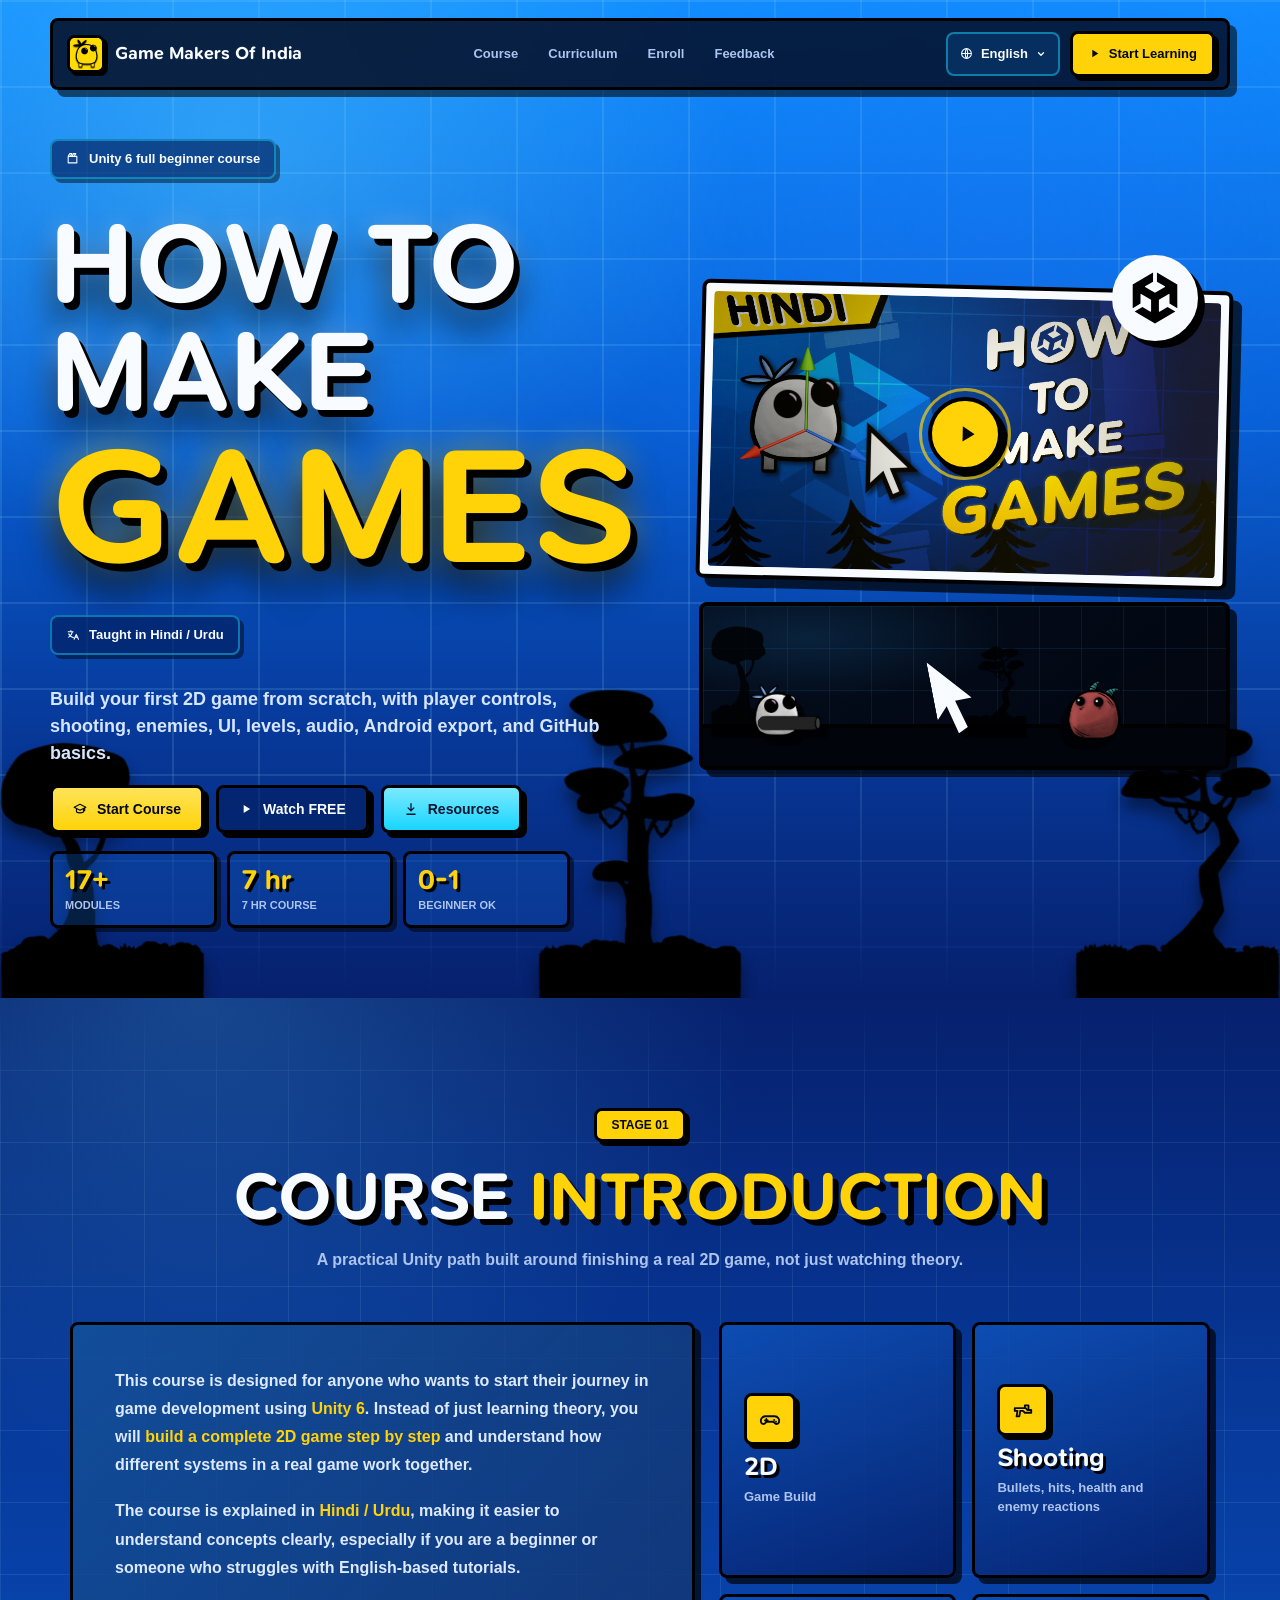
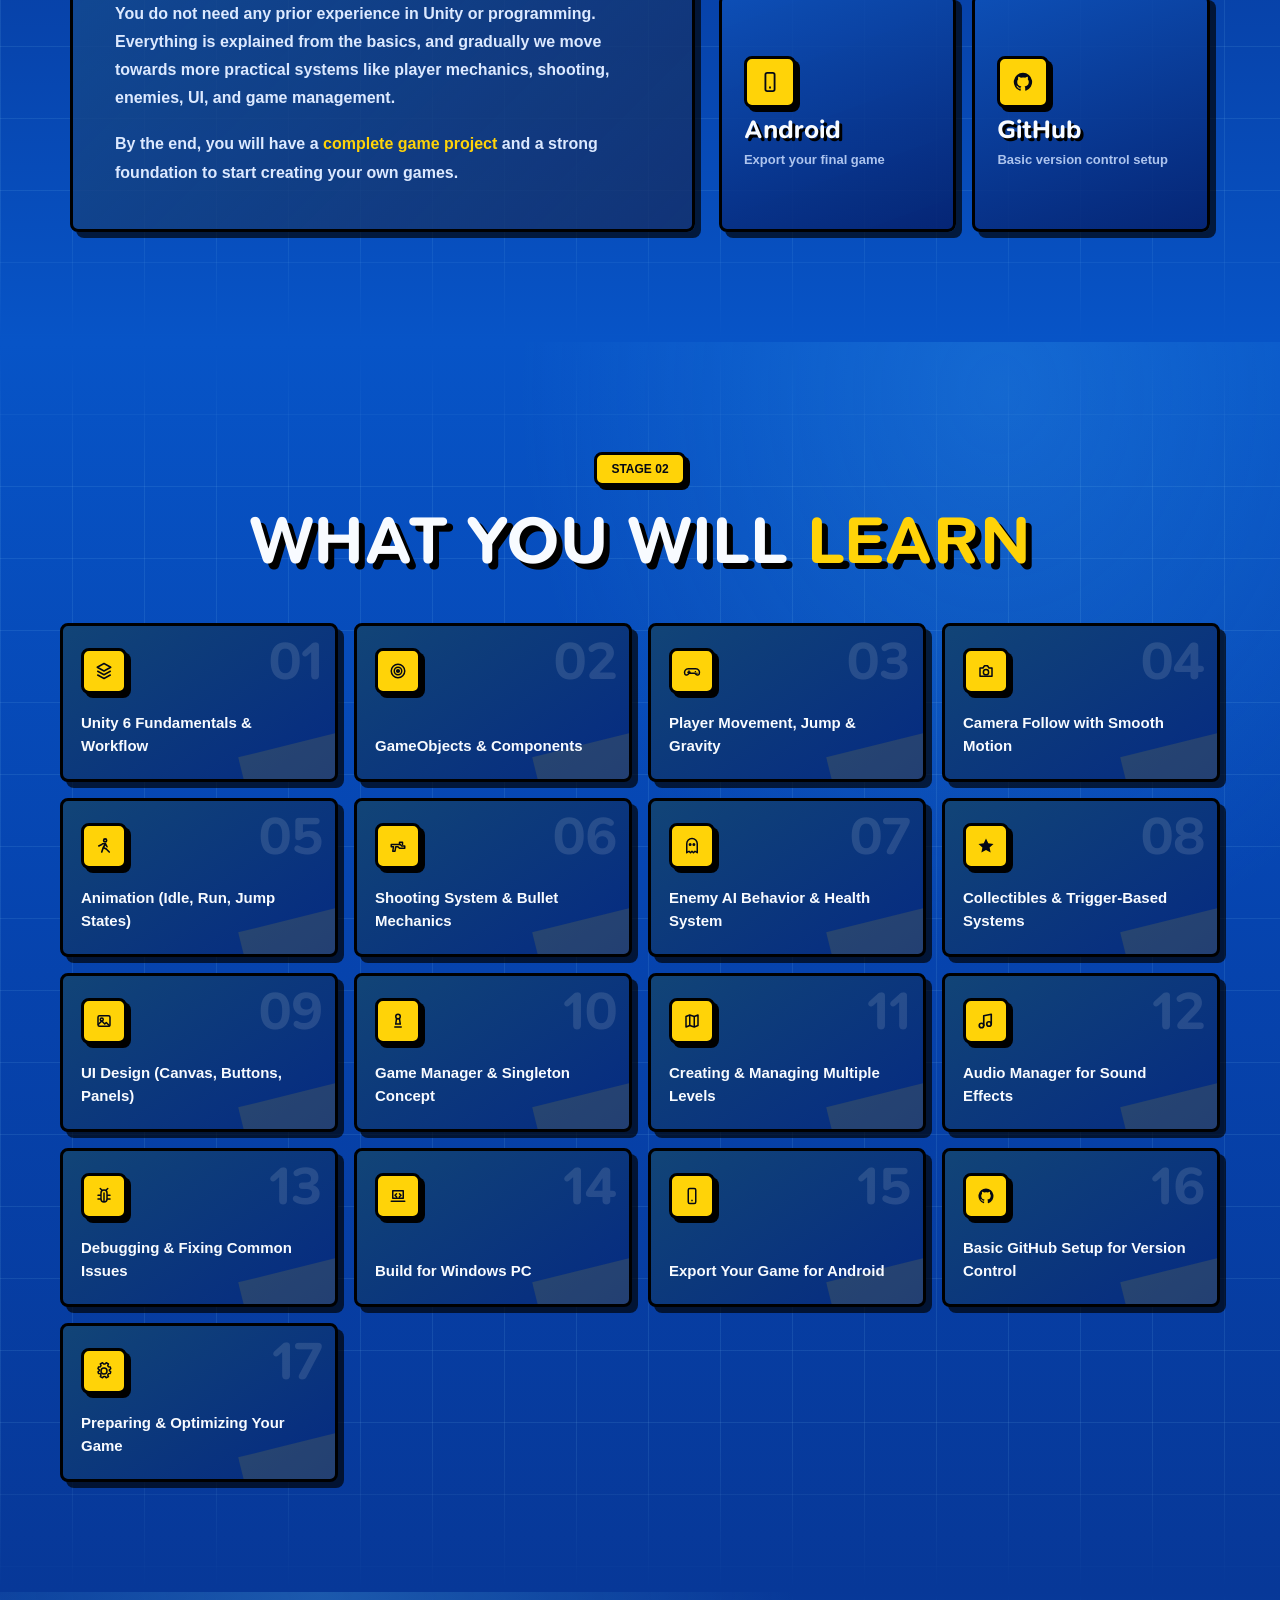
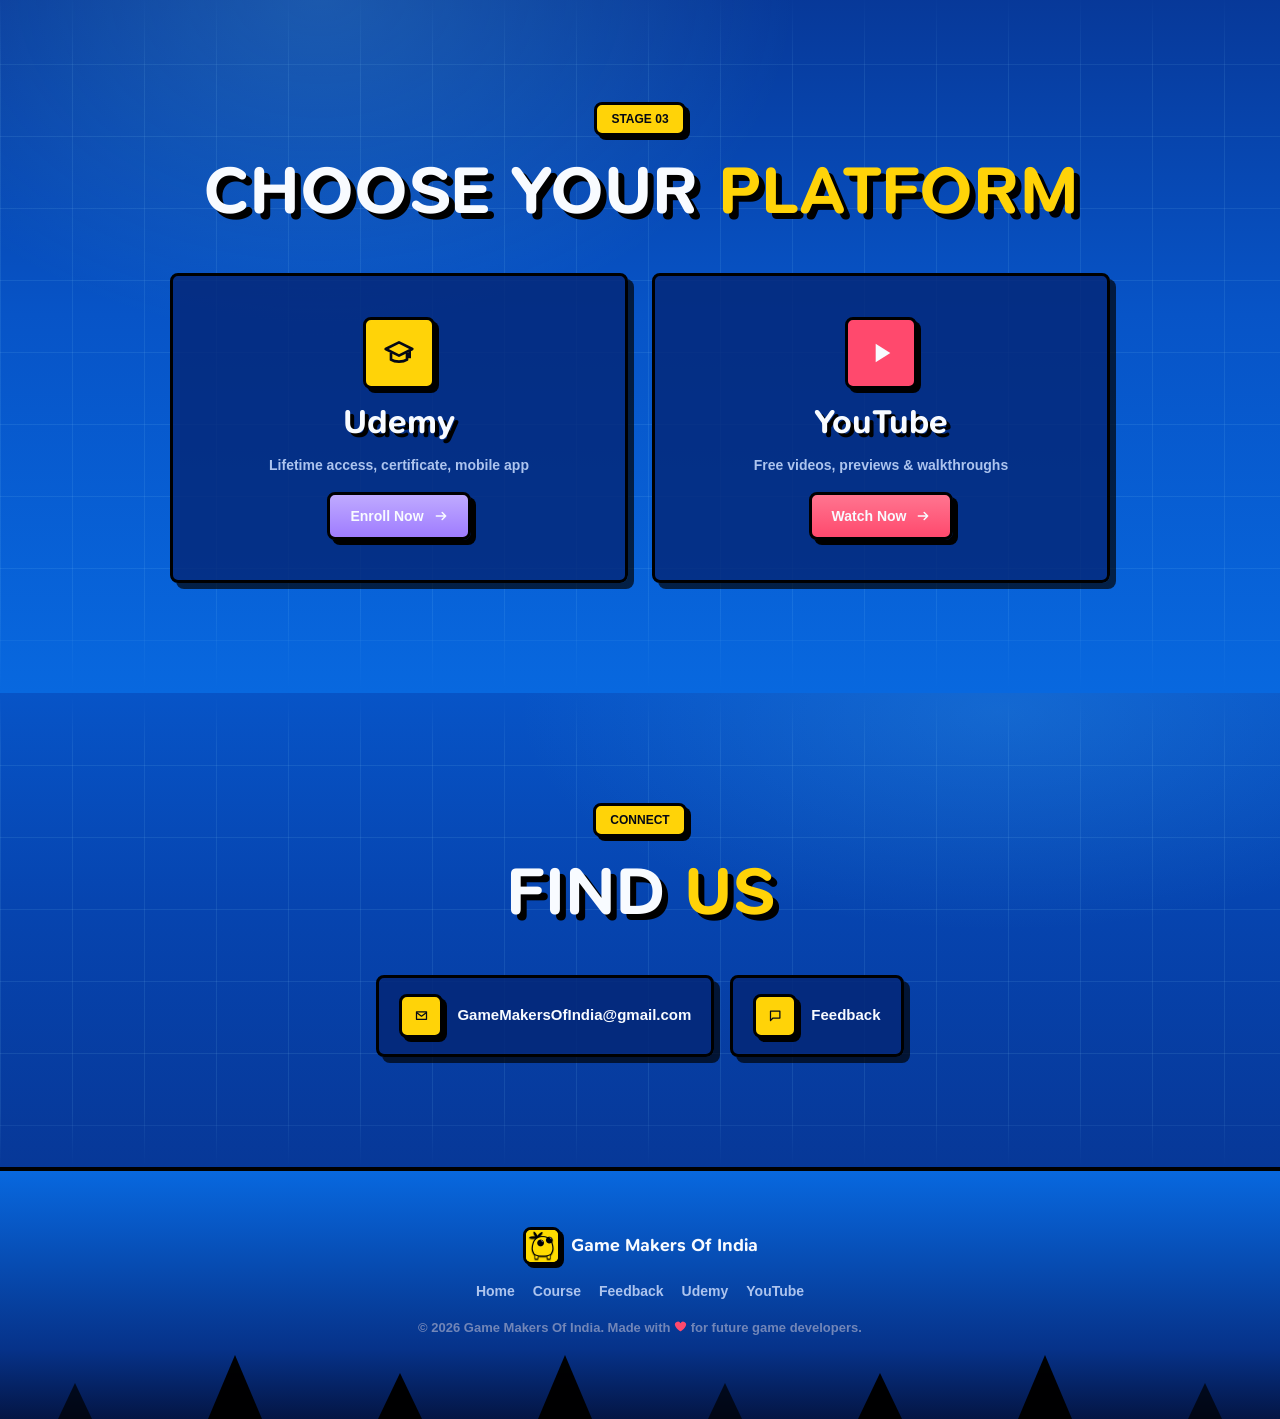
==== commit 5bf90d72: "." ====
--- a/index.html
+++ b/index.html
@@ -89,14 +89,11 @@
           </div>
 
           <div class="thumb-frame">
-            <span class="thumb-chip"><i class="fa-solid fa-sparkles" aria-hidden="true"></i><span data-i18n="heroBadge">New Course</span></span>
-            <div class="thumb-media-box">
-              <img src="./assets/course-thumbnail.png" alt="How to make games course thumbnail">
-              <a href="https://youtu.be/r8K5RPaMz9o" target="_blank" rel="noopener" class="play-btn" aria-label="Watch course preview on YouTube">
-                <span class="play-btn-ring"></span>
-                <i class="fa-solid fa-play" aria-hidden="true"></i>
-              </a>
-            </div>
+            <img src="./assets/course-thumbnail.png" alt="How to make games course thumbnail">
+            <a href="https://youtu.be/r8K5RPaMz9o" target="_blank" rel="noopener" class="play-btn" aria-label="Watch course preview on YouTube">
+              <span class="play-btn-ring"></span>
+              <i class="fa-solid fa-play" aria-hidden="true"></i>
+            </a>
           </div>
 
           <div class="game-hit" aria-label="Player shooting enemy animation">
--- a/assets/style.css
+++ b/assets/style.css
@@ -387,18 +387,18 @@
   color: var(--white);
   font-size: clamp(54px, 9vw, 122px);
   text-shadow:
-    0 4px 0 #000,
-    0 12px 22px rgba(0, 0, 0, 0.66),
-    0 0 20px rgba(95, 178, 255, 0.16);
+    6px 7px 0 #000,
+    0 24px 34px rgba(0, 0, 0, 0.72),
+    0 0 26px rgba(255, 255, 255, 0.28);
 }
 
 .title-yellow {
   color: var(--yellow);
   font-size: clamp(70px, 13vw, 178px);
   text-shadow:
-    0 4px 0 #000,
-    0 14px 24px rgba(0, 0, 0, 0.7),
-    0 0 28px rgba(255, 211, 8, 0.34);
+    7px 8px 0 #000,
+    0 26px 36px rgba(0, 0, 0, 0.78),
+    0 0 36px rgba(255, 211, 8, 0.48);
 }
 
 .hero-sub {
@@ -535,52 +535,31 @@
   box-shadow: var(--shadow-pop);
   transform: rotate(1.4deg);
   transition: transform 260ms ease;
+  aspect-ratio: 16 / 9;
+  overflow: hidden;
 }
 
 .thumb-frame:hover {
   transform: rotate(0deg) translateY(-4px);
 }
 
-.thumb-chip {
-  position: absolute;
-  z-index: 6;
-  top: 15px;
-  right: 15px;
-  display: inline-flex;
-  align-items: center;
-  gap: 7px;
-  min-height: 34px;
-  padding: 7px 12px;
-  color: var(--ink);
-  font: 900 13px var(--font-body);
-  border: 3px solid #000;
-  border-radius: 8px;
-  background: var(--yellow);
-  box-shadow: 4px 4px 0 #000;
-}
-
-.thumb-media-box {
-  position: relative;
-  aspect-ratio: 16 / 9;
-  overflow: hidden;
-  border-radius: 4px;
-  background: var(--blue-900);
-}
-
-.thumb-media-box img {
+.thumb-frame > img {
   width: 100%;
   height: 100%;
   object-fit: cover;
-}
-
-.thumb-media-box::after {
+  border-radius: 4px;
+}
+
+.thumb-frame::after {
   content: "";
   position: absolute;
-  inset: 0;
+  inset: 8px;
+  border-radius: 4px;
   background:
     linear-gradient(90deg, transparent, rgba(255, 211, 8, 0.1)),
     radial-gradient(circle at 56% 50%, transparent 0 13%, rgba(0, 0, 0, 0.3) 64%);
   pointer-events: none;
+  z-index: 1;
 }
 
 .play-btn {
@@ -634,6 +613,8 @@
   position: relative;
   min-height: 168px;
   overflow: hidden;
+  --shot-distance: 250px;
+  --shot-rise: -10px;
   border: 4px solid #000;
   border-radius: 8px;
   background:
@@ -687,7 +668,7 @@
 
 .enemy-unit {
   right: 7%;
-  bottom: -15px;
+  bottom: -29px;
   animation-delay: 0.38s;
 }
 
@@ -697,7 +678,7 @@
 }
 
 .enemy-unit img {
-  width: 166px;
+  width: 200px;
   transform: scaleX(-1);
   filter: drop-shadow(7px 9px 0 rgba(0, 0, 0, 0.62));
 }
@@ -710,7 +691,7 @@
 
 .muzzle-flash {
   position: absolute;
-  top: 43px;
+  top: 31px;
   right: -10px;
   width: 22px;
   height: 22px;
@@ -724,7 +705,7 @@
 
 .bullet {
   position: absolute;
-  top: 52px;
+  top: 39px;
   right: -4px;
   width: 26px;
   height: 7px;
@@ -737,8 +718,8 @@
 
 .hit-flash {
   position: absolute;
-  top: 47px;
-  left: 45px;
+  top: 59px;
+  left: 78px;
   width: 48px;
   height: 48px;
   border-radius: 50%;
@@ -802,12 +783,12 @@
   }
   33% {
     opacity: 1;
-    transform: translateX(clamp(180px, 28vw, 310px));
+    transform: translate(var(--shot-distance), var(--shot-rise));
   }
   35%,
   100% {
     opacity: 0;
-    transform: translateX(clamp(180px, 28vw, 310px));
+    transform: translate(var(--shot-distance), var(--shot-rise));
   }
 }
 
@@ -1405,6 +1386,8 @@
 
   .game-hit {
     min-height: 136px;
+    --shot-distance: 180px;
+    --shot-rise: -8px;
   }
 
   .stage-tree {
@@ -1418,7 +1401,7 @@
 
   .enemy-unit {
     right: 3%;
-    bottom: -8px;
+    bottom: -19px;
   }
 
   .player-unit img {
@@ -1426,24 +1409,24 @@
   }
 
   .enemy-unit img {
-    width: 132px;
+    width: 158px;
   }
 
   .muzzle-flash {
-    top: 32px;
+    top: 26px;
     width: 17px;
     height: 17px;
   }
 
   .bullet {
-    top: 40px;
+    top: 32px;
     width: 20px;
     height: 6px;
   }
 
   .hit-flash {
-    top: 32px;
-    left: 34px;
+    top: 52px;
+    left: 58px;
     width: 34px;
     height: 34px;
   }
@@ -1501,12 +1484,6 @@
     font-size: 66px;
   }
 
-  .thumb-chip {
-    top: 10px;
-    right: 10px;
-    font-size: 11px;
-  }
-
   .play-btn {
     width: 58px;
     height: 58px;
